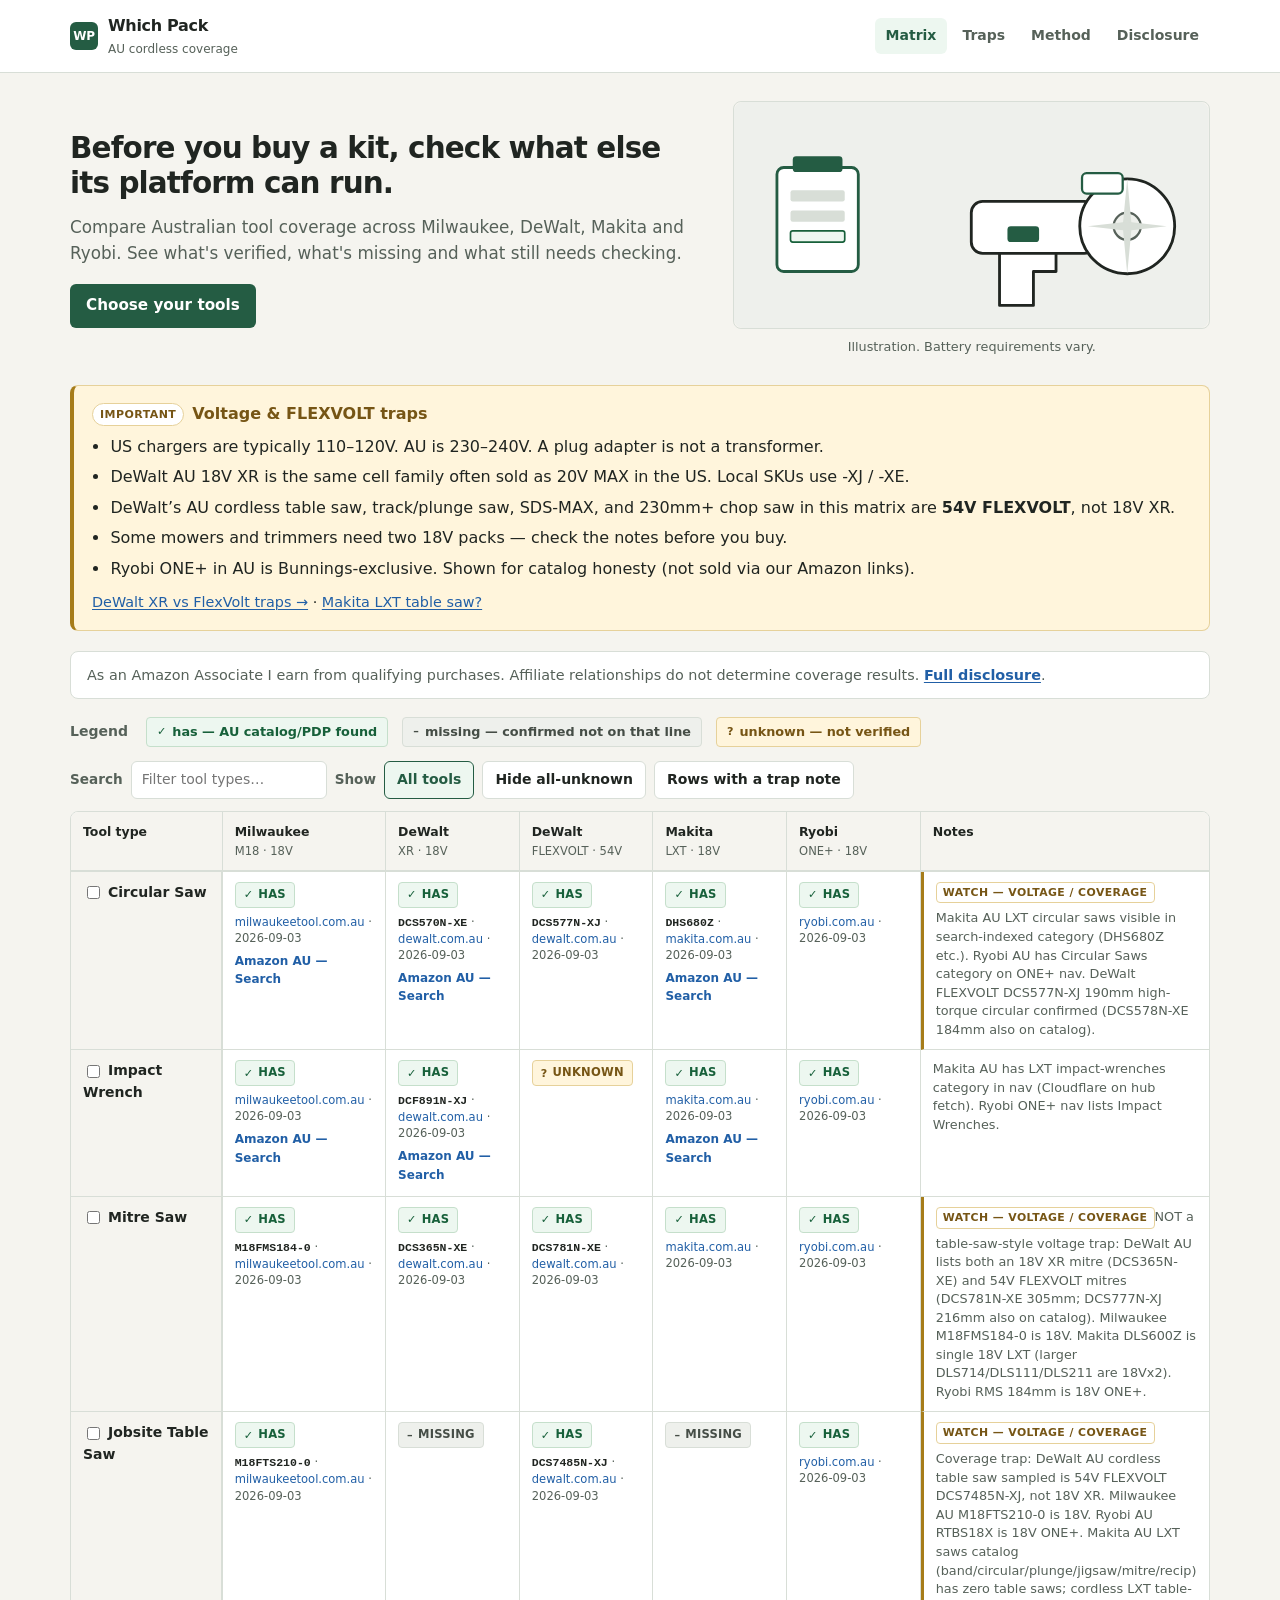
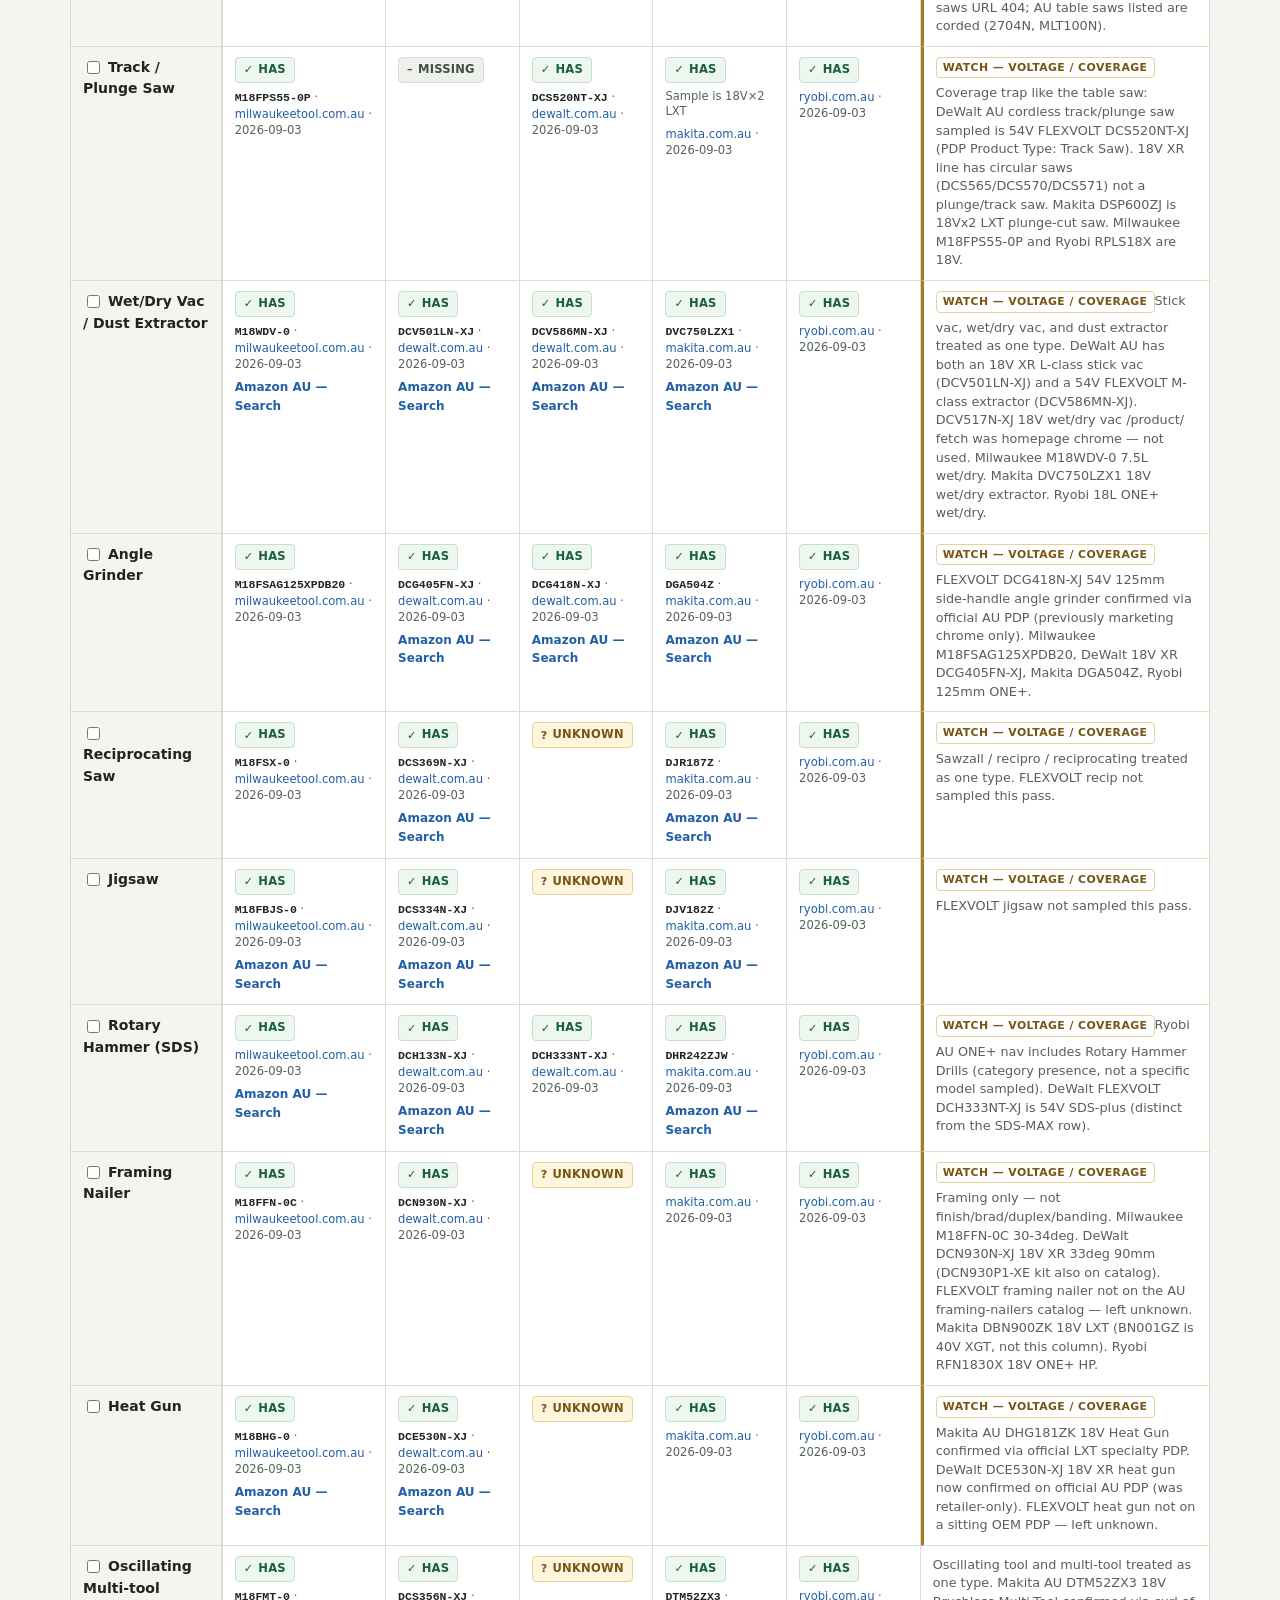
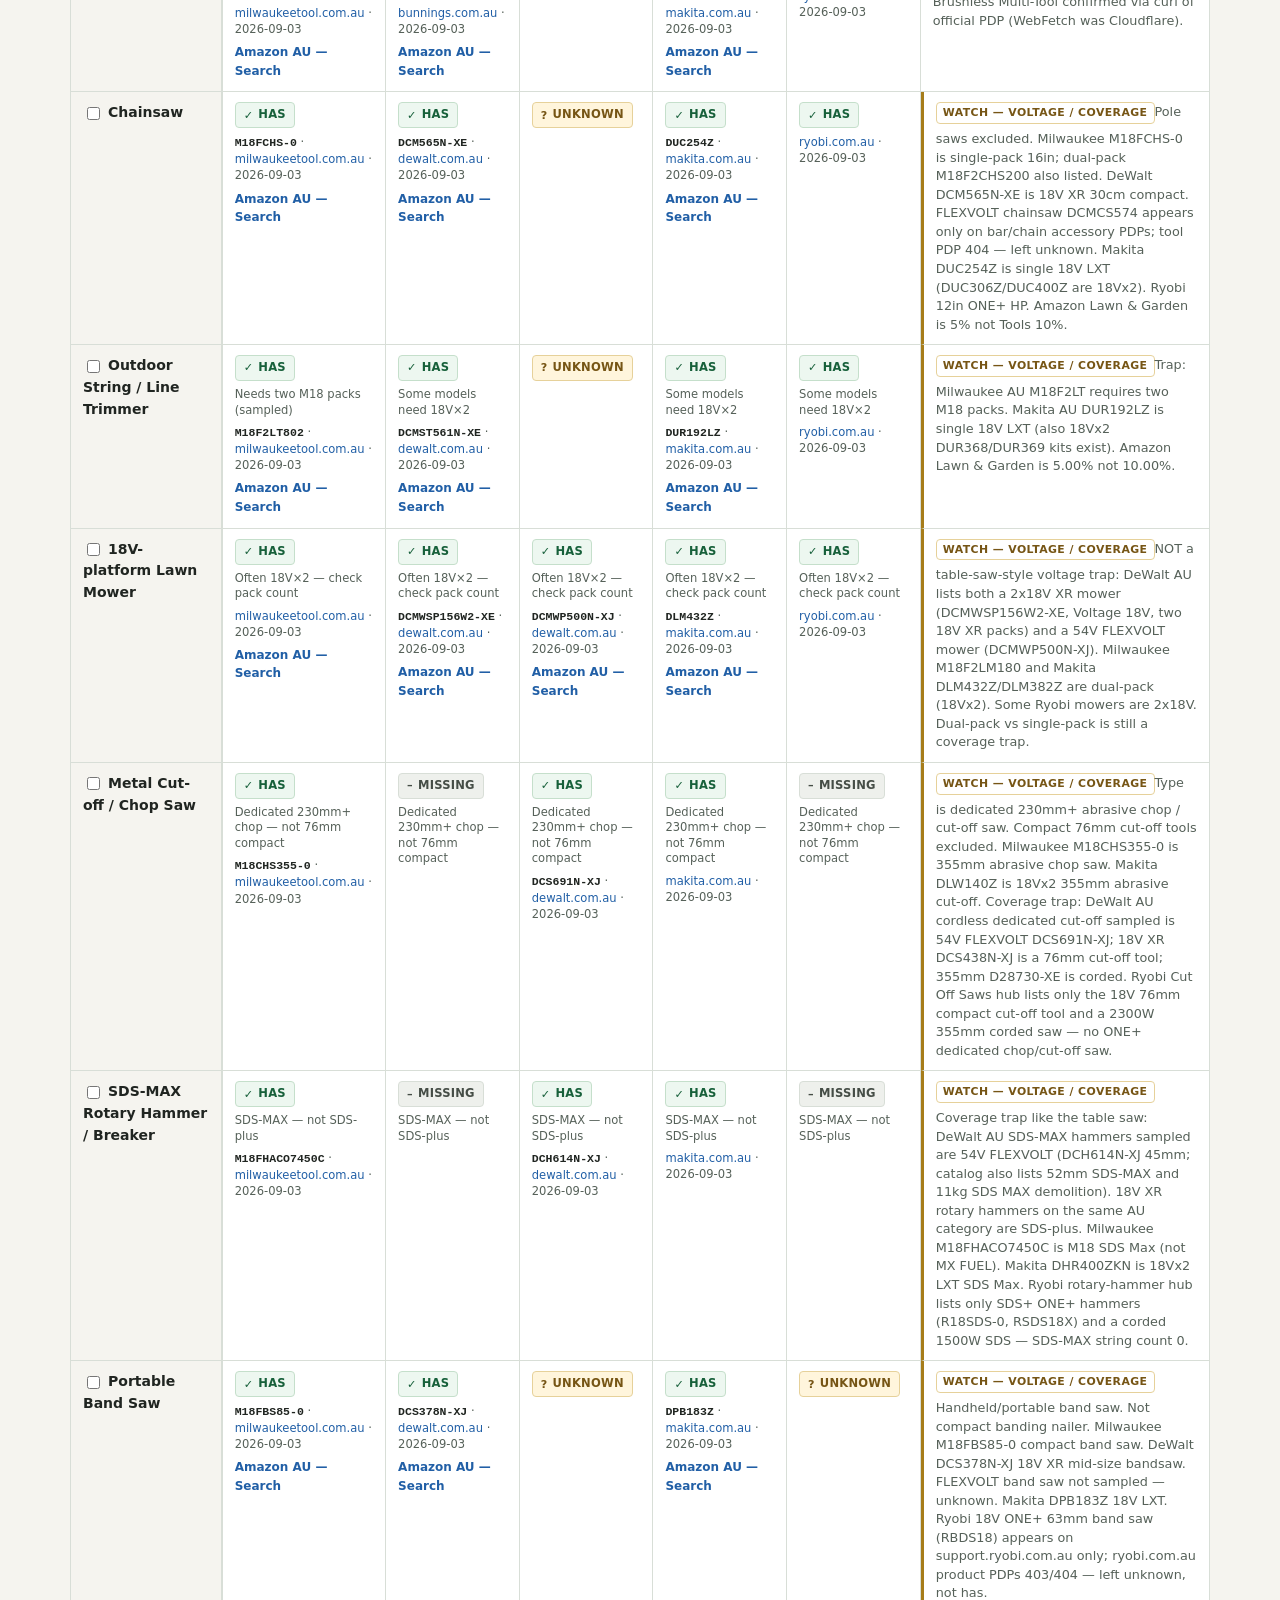
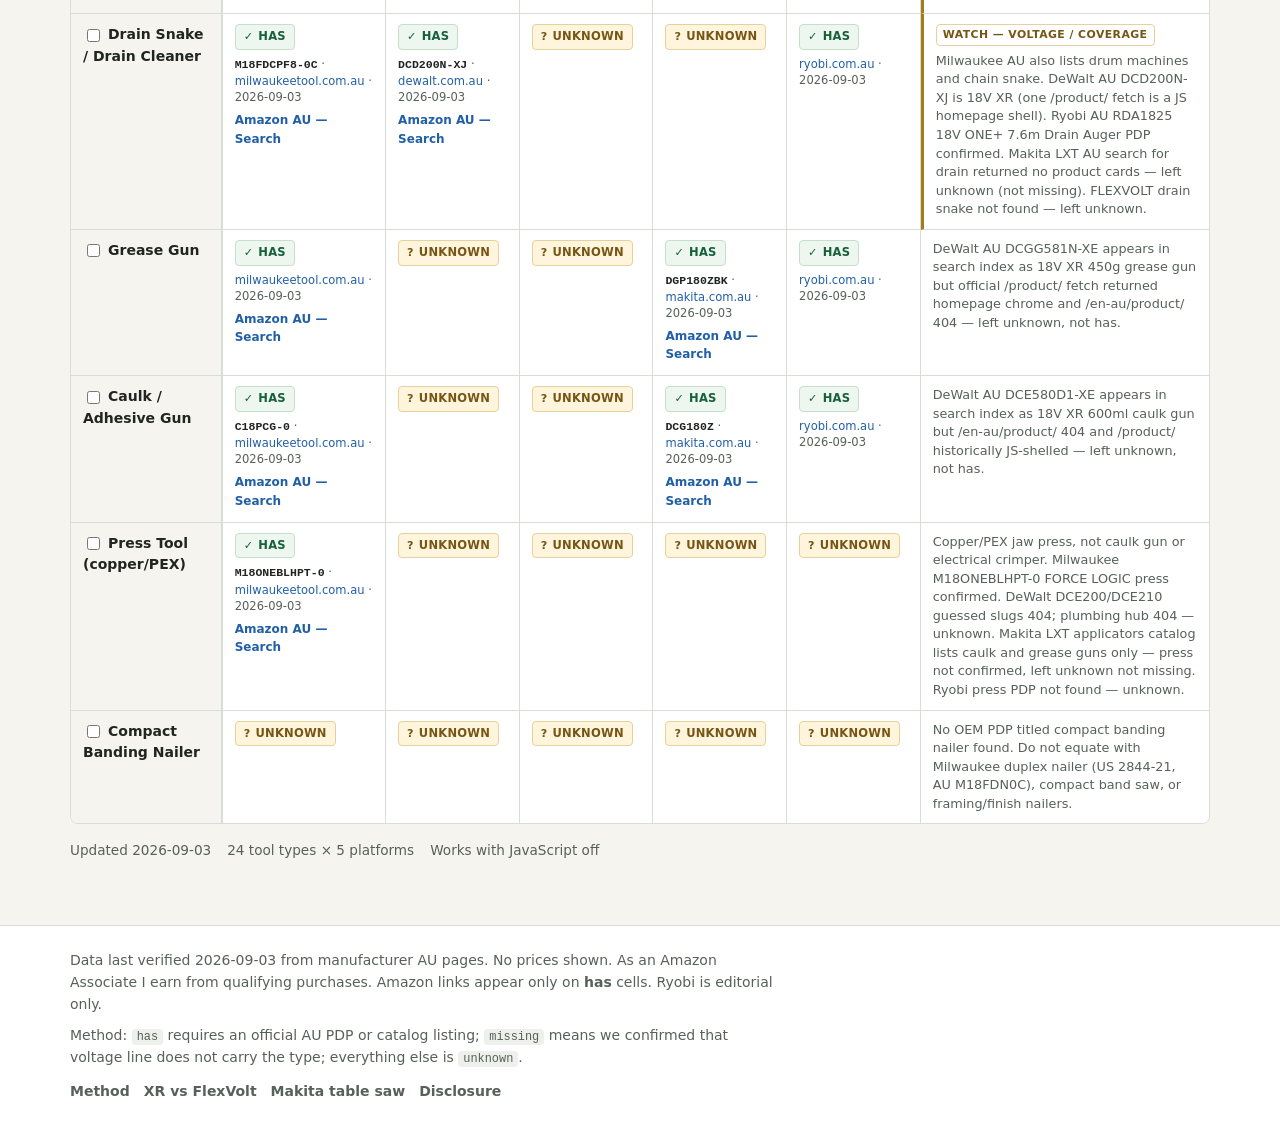
==== index.html @ 8701f960 "Fix three Amazon AU Search CTAs from destination audit. Retarget DeWalt XR impact wrench and angle g" ====
<!DOCTYPE html>
<html lang="en-AU">
<head>
<meta charset="utf-8">
<meta name="google-site-verification" content="frPZ5rPE7O19CZ2M46qLfvkckx6mxdPsTMzGyS9AQAI" />
<meta name="viewport" content="width=device-width, initial-scale=1">
<link rel="icon" href="favicon.svg" type="image/svg+xml">
<link rel="stylesheet" href="styles.css">
<title>Before you buy a kit — AU cordless platform coverage | Which Pack</title>
<meta name="description" content="Compare Australian tool coverage across Milwaukee, DeWalt, Makita and Ryobi. See what&#x27;s verified, what&#x27;s missing and what still needs checking.">
<link rel="canonical" href="https://moonoce95.github.io/which-pack/">
<meta property="og:type" content="website">
<meta property="og:site_name" content="Which Pack">
<meta property="og:title" content="Before you buy a kit — AU cordless platform coverage | Which Pack">
<meta property="og:description" content="Compare Australian tool coverage across Milwaukee, DeWalt, Makita and Ryobi. See what&#x27;s verified, what&#x27;s missing and what still needs checking.">
<meta property="og:url" content="https://moonoce95.github.io/which-pack/">
<meta property="og:image" content="https://moonoce95.github.io/which-pack/og.png">
<meta property="og:locale" content="en_AU">
<meta name="twitter:card" content="summary_large_image">
<meta name="twitter:title" content="Before you buy a kit — AU cordless platform coverage | Which Pack">
<meta name="twitter:description" content="Compare Australian tool coverage across Milwaukee, DeWalt, Makita and Ryobi. See what&#x27;s verified, what&#x27;s missing and what still needs checking.">
<meta name="twitter:image" content="https://moonoce95.github.io/which-pack/og.png">
<script type="application/ld+json">{"@context":"https://schema.org","@graph":[{"@type":"WebSite","name":"Which Pack","url":"https://moonoce95.github.io/which-pack/","description":"Australian cordless platform coverage matrix for Milwaukee, DeWalt, Makita and Ryobi.","inLanguage":"en-AU"},{"@type":"WebPage","name":"Before you buy a kit, check what else its platform can run.","url":"https://moonoce95.github.io/which-pack/","isPartOf":{"@type":"WebSite","url":"https://moonoce95.github.io/which-pack/"},"inLanguage":"en-AU"}]}</script>
</head>
<body>
<header class="site-header">
  <div class="header-inner">
    <a class="brand" href="index.html">
      <span class="brand-mark" aria-hidden="true">WP</span>
      <span>Which Pack<span class="brand-sub">AU cordless coverage</span></span>
    </a>
    <nav class="primary" aria-label="Primary">
      <a href="index.html" aria-current="page">Matrix</a>
      <a href="traps.html">Traps</a>
      <a href="method.html">Method</a>
      <a href="disclosure.html">Disclosure</a>
    </nav>
  </div>
</header>
<main class="wrap">
  <section class="hero" aria-labelledby="hero-title">
    <div class="hero-copy">
      <h1 id="hero-title">Before you buy a kit, check what else its platform can run.</h1>
      <p class="lede">Compare Australian tool coverage across Milwaukee, DeWalt, Makita and Ryobi. See what's verified, what's missing and what still needs checking.</p>
      <p class="hero-actions"><a class="btn-primary" href="#controls">Choose your tools</a></p>
    </div>
    <figure class="hero-figure">
      <svg class="hero-art" viewBox="0 0 420 200" xmlns="http://www.w3.org/2000/svg" role="img" aria-label="Illustration of a generic cordless drill, battery pack and tools">
  <rect x="0" y="0" width="420" height="200" rx="8" fill="#EEF0EC"/>
  <!-- battery pack -->
  <rect x="38" y="58" width="72" height="92" rx="6" fill="#FFF" stroke="#245C43" stroke-width="2.5"/>
  <rect x="52" y="48" width="44" height="14" rx="3" fill="#245C43"/>
  <rect x="50" y="78" width="48" height="10" rx="2" fill="#D8DED7"/>
  <rect x="50" y="96" width="48" height="10" rx="2" fill="#D8DED7"/>
  <rect x="50" y="114" width="48" height="10" rx="2" fill="#EDF7F0" stroke="#17603A" stroke-width="1.5"/>
  <!-- drill body -->
  <g transform="translate(140,40)">
    <rect x="70" y="48" width="110" height="46" rx="10" fill="#FFF" stroke="#202521" stroke-width="2.5"/>
    <rect x="168" y="58" width="48" height="26" rx="6" fill="#566159"/>
    <circle cx="205" cy="71" r="18" fill="none" stroke="#202521" stroke-width="3"/>
    <circle cx="205" cy="71" r="8" fill="#D8DED7"/>
    <path d="M95 94 L95 140 L125 140 L125 110 L145 110 L145 94 Z" fill="#FFF" stroke="#202521" stroke-width="2.5" stroke-linejoin="round"/>
    <rect x="102" y="70" width="28" height="14" rx="3" fill="#245C43"/>
  </g>
  <!-- circular saw silhouette -->
  <g transform="translate(300,55)">
    <circle cx="48" cy="55" r="42" fill="#FFF" stroke="#202521" stroke-width="2.5"/>
    <circle cx="48" cy="55" r="12" fill="#EEF0EC" stroke="#566159" stroke-width="2"/>
    <path d="M48 13 L52 55 L48 97 L44 55 Z" fill="#D8DED7"/>
    <path d="M13 55 L48 59 L83 55 L48 51 Z" fill="#D8DED7"/>
    <rect x="8" y="8" width="36" height="18" rx="4" fill="#FFF" stroke="#245C43" stroke-width="2"/>
  </g>
</svg>
      <figcaption>Illustration. Battery requirements vary.</figcaption>
    </figure>
  </section>

  <aside class="callout" aria-labelledby="traps-heading">
    <h2 id="traps-heading"><span class="badge">Important</span> Voltage &amp; FLEXVOLT traps</h2>
    <ul>
      <li>US chargers are typically 110–120V. AU is 230–240V. A plug adapter is not a transformer.</li>
      <li>DeWalt AU 18V XR is the same cell family often sold as 20V MAX in the US. Local SKUs use -XJ / -XE.</li>
      <li>DeWalt’s AU cordless table saw, track/plunge saw, SDS-MAX, and 230mm+ chop saw in this matrix are <strong>54V FLEXVOLT</strong>, not 18V XR.</li>
      <li>Some mowers and trimmers need two 18V packs — check the notes before you buy.</li>
      <li>Ryobi ONE+ in AU is Bunnings-exclusive. Shown for catalog honesty (not sold via our Amazon links).</li>
    </ul>
    <p class="callout-more"><a href="traps.html">DeWalt XR vs FlexVolt traps →</a> · <a href="makita-table-saw.html">Makita LXT table saw?</a></p>
  </aside>

  <p class="disclosure-banner" id="disclosure">As an Amazon Associate I earn from qualifying purchases. Affiliate relationships do not determine coverage results. <a href="disclosure.html">Full disclosure</a>.</p>

  <div class="legend" aria-label="Status legend">
    <span class="legend-title">Legend</span>
    <span class="pill has"><span class="status-ico" aria-hidden="true">✓</span> has — AU catalog/PDP found</span>
    <span class="pill missing"><span class="status-ico" aria-hidden="true">–</span> missing — confirmed not on that line</span>
    <span class="pill unknown"><span class="status-ico" aria-hidden="true">?</span> unknown — not verified</span>
  </div>

  <div class="toolbar filters" id="controls" role="group" aria-label="Filter and search tools">
    <label class="search-label" for="tool-search">Search</label>
    <input type="search" id="tool-search" name="q" placeholder="Filter tool types…" autocomplete="off">
    <span class="label">Show</span>
    <button type="button" data-f="all" class="on" aria-pressed="true">All tools</button>
    <button type="button" data-f="known" aria-pressed="false">Hide all-unknown</button>
    <button type="button" data-f="traps" aria-pressed="false">Rows with a trap note</button>
    <button type="button" data-f="selected" aria-pressed="false" id="btn-selected" hidden>Selected only</button>
  </div>
  <p class="scroll-hint">Swipe sideways on the matrix on smaller screens. Tool column stays put.</p>

  <div class="table-wrap" id="table" role="region" aria-label="Platform coverage matrix" tabindex="0">
    <table class="matrix" id="matrix">
      <thead><tr><th scope="col">Tool type</th><th scope="col"><span class="plat-brand">Milwaukee</span><span class="plat-line">M18 · 18V</span></th><th scope="col"><span class="plat-brand">DeWalt</span><span class="plat-line">XR · 18V</span></th><th scope="col"><span class="plat-brand">DeWalt</span><span class="plat-line">FLEXVOLT · 54V</span></th><th scope="col"><span class="plat-brand">Makita</span><span class="plat-line">LXT · 18V</span></th><th scope="col"><span class="plat-brand">Ryobi</span><span class="plat-line">ONE+ · 18V</span></th><th scope="col">Notes</th></tr></thead>
      <tbody>
<tr class="is-trap" data-tool-id="circular_saw" data-known="1" data-trap="1"><th scope="row">Circular Saw</th><td><span class="status has"><span class="status-ico" aria-hidden="true">✓</span> has</span><div class="details"><a class="src" href="https://www.milwaukeetool.com.au/system/m18/" rel="noopener noreferrer">milwaukeetool.com.au</a> · <span class="date">2026-09-03</span></div><a class="amz" rel="sponsored nofollow noopener" href="https://www.amazon.com.au/s?k=Milwaukee+M18+%28AU%29+circular+saw&amp;tag=whichpackau-22">Amazon AU — Search</a></td><td><span class="status has"><span class="status-ico" aria-hidden="true">✓</span> has</span><div class="details"><span class="model">DCS570N-XE</span> · <a class="src" href="https://www.dewalt.com.au/product/dcs570n-xe/18v-xr-brushless-184mm-circular-saw-tool-only" rel="noopener noreferrer">dewalt.com.au</a> · <span class="date">2026-09-03</span></div><a class="amz" rel="sponsored nofollow noopener" href="https://www.amazon.com.au/s?k=DCS570N-XE&amp;tag=whichpackau-22">Amazon AU — Search</a></td><td><span class="status has"><span class="status-ico" aria-hidden="true">✓</span> has</span><div class="details"><span class="model">DCS577N-XJ</span> · <a class="src" href="https://www.dewalt.com.au/en-au/product/dcs577n-xj/54v-xr-flexvolt-190-mm-high-torque-circular-saw-tool-only" rel="noopener noreferrer">dewalt.com.au</a> · <span class="date">2026-09-03</span></div></td><td><span class="status has"><span class="status-ico" aria-hidden="true">✓</span> has</span><div class="details"><span class="model">DHS680Z</span> · <a class="src" href="https://makita.com.au/cordless/lxt-18v-36v/saws" rel="noopener noreferrer">makita.com.au</a> · <span class="date">2026-09-03</span></div><a class="amz" rel="sponsored nofollow noopener" href="https://www.amazon.com.au/s?k=DHS680Z&amp;tag=whichpackau-22">Amazon AU — Search</a></td><td><span class="status has"><span class="status-ico" aria-hidden="true">✓</span> has</span><div class="details"><a class="src" href="https://www.ryobi.com.au/one" rel="noopener noreferrer">ryobi.com.au</a> · <span class="date">2026-09-03</span></div></td><td class="note"><span class="trap-tag">Watch — voltage / coverage</span>Makita AU LXT circular saws visible in search-indexed category (DHS680Z etc.). Ryobi AU has Circular Saws category on ONE+ nav. DeWalt FLEXVOLT DCS577N-XJ 190mm high-torque circular confirmed (DCS578N-XE 184mm also on catalog).</td></tr>
<tr data-tool-id="impact_wrench" data-known="1" data-trap="0"><th scope="row">Impact Wrench</th><td><span class="status has"><span class="status-ico" aria-hidden="true">✓</span> has</span><div class="details"><a class="src" href="https://www.milwaukeetool.com.au/system/m18/" rel="noopener noreferrer">milwaukeetool.com.au</a> · <span class="date">2026-09-03</span></div><a class="amz" rel="sponsored nofollow noopener" href="https://www.amazon.com.au/s?k=Milwaukee+M18+%28AU%29+impact+wrench&amp;tag=whichpackau-22">Amazon AU — Search</a></td><td><span class="status has"><span class="status-ico" aria-hidden="true">✓</span> has</span><div class="details"><span class="model">DCF891N-XJ</span> · <a class="src" href="https://www.dewalt.com.au/en-au/product/dcf891n-xj/18v-xr-brushless-12-hog-ring-mid-torque-impact-wrench-bare-unit" rel="noopener noreferrer">dewalt.com.au</a> · <span class="date">2026-09-03</span></div><a class="amz" rel="sponsored nofollow noopener" href="https://www.amazon.com.au/s?k=DeWalt+18V+XR+impact+wrench&amp;tag=whichpackau-22">Amazon AU — Search</a></td><td><span class="status unknown"><span class="status-ico" aria-hidden="true">?</span> unknown</span></td><td><span class="status has"><span class="status-ico" aria-hidden="true">✓</span> has</span><div class="details"><a class="src" href="https://makita.com.au/cordless/lxt-18v-36v/drills-fastening" rel="noopener noreferrer">makita.com.au</a> · <span class="date">2026-09-03</span></div><a class="amz" rel="sponsored nofollow noopener" href="https://www.amazon.com.au/s?k=Makita+LXT+18V+%28AU%29+impact+wrench&amp;tag=whichpackau-22">Amazon AU — Search</a></td><td><span class="status has"><span class="status-ico" aria-hidden="true">✓</span> has</span><div class="details"><a class="src" href="https://www.ryobi.com.au/one" rel="noopener noreferrer">ryobi.com.au</a> · <span class="date">2026-09-03</span></div></td><td class="note">Makita AU has LXT impact-wrenches category in nav (Cloudflare on hub fetch). Ryobi ONE+ nav lists Impact Wrenches.</td></tr>
<tr class="is-trap" data-tool-id="mitre_saw" data-known="1" data-trap="1"><th scope="row">Mitre Saw</th><td><span class="status has"><span class="status-ico" aria-hidden="true">✓</span> has</span><div class="details"><span class="model">M18FMS184-0</span> · <a class="src" href="https://www.milwaukeetool.com.au/power-tools/saws/mitre-saws/M18FMS184-0.html" rel="noopener noreferrer">milwaukeetool.com.au</a> · <span class="date">2026-09-03</span></div></td><td><span class="status has"><span class="status-ico" aria-hidden="true">✓</span> has</span><div class="details"><span class="model">DCS365N-XE</span> · <a class="src" href="https://www.dewalt.com.au/en-au/product/dcs365n-xe/18v-xr-cordless-mitre-saw-tool-only" rel="noopener noreferrer">dewalt.com.au</a> · <span class="date">2026-09-03</span></div></td><td><span class="status has"><span class="status-ico" aria-hidden="true">✓</span> has</span><div class="details"><span class="model">DCS781N-XE</span> · <a class="src" href="https://www.dewalt.com.au/en-au/product/dcs781n-xe/54v-xr-flexvolt-305mm-mitre-saw-tool-only" rel="noopener noreferrer">dewalt.com.au</a> · <span class="date">2026-09-03</span></div></td><td><span class="status has"><span class="status-ico" aria-hidden="true">✓</span> has</span><div class="details"><a class="src" href="https://makita.com.au/cordless/lxt-18v-36v/saws/mitre-saws/dls600z-18v-brushless-165mm-6-1-2-compact-mitre-saw" rel="noopener noreferrer">makita.com.au</a> · <span class="date">2026-09-03</span></div></td><td><span class="status has"><span class="status-ico" aria-hidden="true">✓</span> has</span><div class="details"><a class="src" href="https://www.ryobi.com.au/products/mitre-saws/18v-one-184mm-mitre-saw-tool-only" rel="noopener noreferrer">ryobi.com.au</a> · <span class="date">2026-09-03</span></div></td><td class="note"><span class="trap-tag">Watch — voltage / coverage</span>NOT a table-saw-style voltage trap: DeWalt AU lists both an 18V XR mitre (DCS365N-XE) and 54V FLEXVOLT mitres (DCS781N-XE 305mm; DCS777N-XJ 216mm also on catalog). Milwaukee M18FMS184-0 is 18V. Makita DLS600Z is single 18V LXT (larger DLS714/DLS111/DLS211 are 18Vx2). Ryobi RMS 184mm is 18V ONE+.</td></tr>
<tr class="is-trap" data-tool-id="jobsite_table_saw" data-known="1" data-trap="1"><th scope="row">Jobsite Table Saw</th><td><span class="status has"><span class="status-ico" aria-hidden="true">✓</span> has</span><div class="details"><span class="model">M18FTS210-0</span> · <a class="src" href="https://www.milwaukeetool.com.au/power-tools/saws/table-saws/M18FTS210-0.html" rel="noopener noreferrer">milwaukeetool.com.au</a> · <span class="date">2026-09-03</span></div></td><td><span class="status missing"><span class="status-ico" aria-hidden="true">–</span> missing</span></td><td><span class="status has"><span class="status-ico" aria-hidden="true">✓</span> has</span><div class="details"><span class="model">DCS7485N-XJ</span> · <a class="src" href="https://www.dewalt.com.au/product/dcs7485n-xj/54v-xr-flexvolt-210mm-table-saw-bare-unit" rel="noopener noreferrer">dewalt.com.au</a> · <span class="date">2026-09-03</span></div></td><td><span class="status missing"><span class="status-ico" aria-hidden="true">–</span> missing</span></td><td><span class="status has"><span class="status-ico" aria-hidden="true">✓</span> has</span><div class="details"><a class="src" href="https://www.ryobi.com.au/products/table-saws/18v-one-hptm-brushless-210mm-table-saw-tool-only" rel="noopener noreferrer">ryobi.com.au</a> · <span class="date">2026-09-03</span></div></td><td class="note"><span class="trap-tag">Watch — voltage / coverage</span>Coverage trap: DeWalt AU cordless table saw sampled is 54V FLEXVOLT DCS7485N-XJ, not 18V XR. Milwaukee AU M18FTS210-0 is 18V. Ryobi AU RTBS18X is 18V ONE+. Makita AU LXT saws catalog (band/circular/plunge/jigsaw/mitre/recip) has zero table saws; cordless LXT table-saws URL 404; AU table saws listed are corded (2704N, MLT100N).</td></tr>
<tr class="is-trap" data-tool-id="track_saw___plunge_saw" data-known="1" data-trap="1"><th scope="row">Track / Plunge Saw</th><td><span class="status has"><span class="status-ico" aria-hidden="true">✓</span> has</span><div class="details"><span class="model">M18FPS55-0P</span> · <a class="src" href="https://www.milwaukeetool.com.au/power-tools/saws/track-saws/M18FPS55-0P.html" rel="noopener noreferrer">milwaukeetool.com.au</a> · <span class="date">2026-09-03</span></div></td><td><span class="status missing"><span class="status-ico" aria-hidden="true">–</span> missing</span></td><td><span class="status has"><span class="status-ico" aria-hidden="true">✓</span> has</span><div class="details"><span class="model">DCS520NT-XJ</span> · <a class="src" href="https://www.dewalt.com.au/en-au/product/dcs520nt-xj/54v-xr-flexvolt-165-mm-plunge-saw-tool-only" rel="noopener noreferrer">dewalt.com.au</a> · <span class="date">2026-09-03</span></div></td><td><span class="status has"><span class="status-ico" aria-hidden="true">✓</span> has</span><div class="req">Sample is 18V×2 LXT</div><div class="details"><a class="src" href="https://makita.com.au/cordless/lxt-18v-36v/saws/circular-saws/dsp600zj-18vx2-mobile-brushless-165mm-6-1-2-plunge-cut-saw" rel="noopener noreferrer">makita.com.au</a> · <span class="date">2026-09-03</span></div></td><td><span class="status has"><span class="status-ico" aria-hidden="true">✓</span> has</span><div class="details"><a class="src" href="https://www.ryobi.com.au/products/circular-saws/18v-one-hptm-brushless-165mm-track-saw-tool-only" rel="noopener noreferrer">ryobi.com.au</a> · <span class="date">2026-09-03</span></div></td><td class="note"><span class="trap-tag">Watch — voltage / coverage</span>Coverage trap like the table saw: DeWalt AU cordless track/plunge saw sampled is 54V FLEXVOLT DCS520NT-XJ (PDP Product Type: Track Saw). 18V XR line has circular saws (DCS565/DCS570/DCS571) not a plunge/track saw. Makita DSP600ZJ is 18Vx2 LXT plunge-cut saw. Milwaukee M18FPS55-0P and Ryobi RPLS18X are 18V.</td></tr>
<tr class="is-trap" data-tool-id="wet_dry_vac___dust_extractor" data-known="1" data-trap="1"><th scope="row">Wet/Dry Vac / Dust Extractor</th><td><span class="status has"><span class="status-ico" aria-hidden="true">✓</span> has</span><div class="details"><span class="model">M18WDV-0</span> · <a class="src" href="https://www.milwaukeetool.com.au/power-tools/job-site-clean-up/vacuums/M18WDV-0.html" rel="noopener noreferrer">milwaukeetool.com.au</a> · <span class="date">2026-09-03</span></div><a class="amz" rel="sponsored nofollow noopener" href="https://www.amazon.com.au/s?k=M18WDV-0&amp;tag=whichpackau-22">Amazon AU — Search</a></td><td><span class="status has"><span class="status-ico" aria-hidden="true">✓</span> has</span><div class="details"><span class="model">DCV501LN-XJ</span> · <a class="src" href="https://www.dewalt.com.au/en-au/product/dcv501ln-xj/18v-xr-l-class-stick-vac-tool-only" rel="noopener noreferrer">dewalt.com.au</a> · <span class="date">2026-09-03</span></div><a class="amz" rel="sponsored nofollow noopener" href="https://www.amazon.com.au/s?k=DCV501LN-XJ&amp;tag=whichpackau-22">Amazon AU — Search</a></td><td><span class="status has"><span class="status-ico" aria-hidden="true">✓</span> has</span><div class="details"><span class="model">DCV586MN-XJ</span> · <a class="src" href="https://www.dewalt.com.au/en-au/product/dcv586mn-xj/54v-xr-flexvolt-m-class-wetdry-dust-extractor-tool-only" rel="noopener noreferrer">dewalt.com.au</a> · <span class="date">2026-09-03</span></div><a class="amz" rel="sponsored nofollow noopener" href="https://www.amazon.com.au/s?k=DCV586MN-XJ&amp;tag=whichpackau-22">Amazon AU — Search</a></td><td><span class="status has"><span class="status-ico" aria-hidden="true">✓</span> has</span><div class="details"><span class="model">DVC750LZX1</span> · <a class="src" href="https://makita.com.au/cordless/lxt-18v-36v/dust-extraction/dvc750lzx1" rel="noopener noreferrer">makita.com.au</a> · <span class="date">2026-09-03</span></div><a class="amz" rel="sponsored nofollow noopener" href="https://www.amazon.com.au/s?k=DVC750LZX1&amp;tag=whichpackau-22">Amazon AU — Search</a></td><td><span class="status has"><span class="status-ico" aria-hidden="true">✓</span> has</span><div class="details"><a class="src" href="https://www.ryobi.com.au/products/wet-dry-vacs/18v-one-18l-wet-dry-vacuum-tool-only" rel="noopener noreferrer">ryobi.com.au</a> · <span class="date">2026-09-03</span></div></td><td class="note"><span class="trap-tag">Watch — voltage / coverage</span>Stick vac, wet/dry vac, and dust extractor treated as one type. DeWalt AU has both an 18V XR L-class stick vac (DCV501LN-XJ) and a 54V FLEXVOLT M-class extractor (DCV586MN-XJ). DCV517N-XJ 18V wet/dry vac /product/ fetch was homepage chrome — not used. Milwaukee M18WDV-0 7.5L wet/dry. Makita DVC750LZX1 18V wet/dry extractor. Ryobi 18L ONE+ wet/dry.</td></tr>
<tr class="is-trap" data-tool-id="angle_grinder" data-known="1" data-trap="1"><th scope="row">Angle Grinder</th><td><span class="status has"><span class="status-ico" aria-hidden="true">✓</span> has</span><div class="details"><span class="model">M18FSAG125XPDB20</span> · <a class="src" href="https://www.milwaukeetool.com.au/power-tools/metalworking/angle-grinders/M18FSAG125XPDB20.html" rel="noopener noreferrer">milwaukeetool.com.au</a> · <span class="date">2026-09-03</span></div></td><td><span class="status has"><span class="status-ico" aria-hidden="true">✓</span> has</span><div class="details"><span class="model">DCG405FN-XJ</span> · <a class="src" href="https://www.dewalt.com.au/en-au/product/dcg405fn-xj/18v-xr-brushless-125mm-flat-head-angle-grinder-tool-only" rel="noopener noreferrer">dewalt.com.au</a> · <span class="date">2026-09-03</span></div><a class="amz" rel="sponsored nofollow noopener" href="https://www.amazon.com.au/s?k=DeWalt+18V+XR+angle+grinder&amp;tag=whichpackau-22">Amazon AU — Search</a></td><td><span class="status has"><span class="status-ico" aria-hidden="true">✓</span> has</span><div class="details"><span class="model">DCG418N-XJ</span> · <a class="src" href="https://www.dewalt.com.au/en-au/product/dcg418n-xj/54v-xr-flexvolt-125mm-side-handle-angle-grinder-tool-only" rel="noopener noreferrer">dewalt.com.au</a> · <span class="date">2026-09-03</span></div><a class="amz" rel="sponsored nofollow noopener" href="https://www.amazon.com.au/s?k=DCG418N-XJ&amp;tag=whichpackau-22">Amazon AU — Search</a></td><td><span class="status has"><span class="status-ico" aria-hidden="true">✓</span> has</span><div class="details"><span class="model">DGA504Z</span> · <a class="src" href="https://makita.com.au/cordless/lxt-18v-36v/grinding-sanding-polishing/angle-grinders/dga504z-18v-mobile-brushless-125mm-slide-switch-angle-grinder" rel="noopener noreferrer">makita.com.au</a> · <span class="date">2026-09-03</span></div><a class="amz" rel="sponsored nofollow noopener" href="https://www.amazon.com.au/s?k=DGA504Z&amp;tag=whichpackau-22">Amazon AU — Search</a></td><td><span class="status has"><span class="status-ico" aria-hidden="true">✓</span> has</span><div class="details"><a class="src" href="https://www.ryobi.com.au/products/angle-grinders/18v-one-125mm-angle-grinder-tool-only" rel="noopener noreferrer">ryobi.com.au</a> · <span class="date">2026-09-03</span></div></td><td class="note"><span class="trap-tag">Watch — voltage / coverage</span>FLEXVOLT DCG418N-XJ 54V 125mm side-handle angle grinder confirmed via official AU PDP (previously marketing chrome only). Milwaukee M18FSAG125XPDB20, DeWalt 18V XR DCG405FN-XJ, Makita DGA504Z, Ryobi 125mm ONE+.</td></tr>
<tr class="is-trap" data-tool-id="reciprocating_saw" data-known="1" data-trap="1"><th scope="row">Reciprocating Saw</th><td><span class="status has"><span class="status-ico" aria-hidden="true">✓</span> has</span><div class="details"><span class="model">M18FSX-0</span> · <a class="src" href="https://www.milwaukeetool.com.au/power-tools/saws/reciprocating-saws/M18FSX-0.html" rel="noopener noreferrer">milwaukeetool.com.au</a> · <span class="date">2026-09-03</span></div></td><td><span class="status has"><span class="status-ico" aria-hidden="true">✓</span> has</span><div class="details"><span class="model">DCS369N-XJ</span> · <a class="src" href="https://www.dewalt.com.au/en-au/product/dcs369n-xj/dewalt-18v-xr-brushless-compact-reciprocating-saw-tool-only" rel="noopener noreferrer">dewalt.com.au</a> · <span class="date">2026-09-03</span></div><a class="amz" rel="sponsored nofollow noopener" href="https://www.amazon.com.au/s?k=DCS369N-XJ&amp;tag=whichpackau-22">Amazon AU — Search</a></td><td><span class="status unknown"><span class="status-ico" aria-hidden="true">?</span> unknown</span></td><td><span class="status has"><span class="status-ico" aria-hidden="true">✓</span> has</span><div class="details"><span class="model">DJR187Z</span> · <a class="src" href="https://makita.com.au/cordless/lxt-18v-36v/saws/reciprocating-saws/djr187z-18v-mobile-brushless-recipro-saw" rel="noopener noreferrer">makita.com.au</a> · <span class="date">2026-09-03</span></div><a class="amz" rel="sponsored nofollow noopener" href="https://www.amazon.com.au/s?k=DJR187Z&amp;tag=whichpackau-22">Amazon AU — Search</a></td><td><span class="status has"><span class="status-ico" aria-hidden="true">✓</span> has</span><div class="details"><a class="src" href="https://www.ryobi.com.au/products/reciprocating-saws/18v-one-reciprocating-saw-tool-only" rel="noopener noreferrer">ryobi.com.au</a> · <span class="date">2026-09-03</span></div></td><td class="note"><span class="trap-tag">Watch — voltage / coverage</span>Sawzall / recipro / reciprocating treated as one type. FLEXVOLT recip not sampled this pass.</td></tr>
<tr class="is-trap" data-tool-id="jigsaw" data-known="1" data-trap="1"><th scope="row">Jigsaw</th><td><span class="status has"><span class="status-ico" aria-hidden="true">✓</span> has</span><div class="details"><span class="model">M18FBJS-0</span> · <a class="src" href="https://www.milwaukeetool.com.au/power-tools/saws/jigsaws/M18FBJS-0.html" rel="noopener noreferrer">milwaukeetool.com.au</a> · <span class="date">2026-09-03</span></div><a class="amz" rel="sponsored nofollow noopener" href="https://www.amazon.com.au/s?k=M18FBJS-0&amp;tag=whichpackau-22">Amazon AU — Search</a></td><td><span class="status has"><span class="status-ico" aria-hidden="true">✓</span> has</span><div class="details"><span class="model">DCS334N-XJ</span> · <a class="src" href="https://www.dewalt.com.au/en-au/product/dcs334n-xj/18v-xr-brushless-jigsaw-tool-only" rel="noopener noreferrer">dewalt.com.au</a> · <span class="date">2026-09-03</span></div><a class="amz" rel="sponsored nofollow noopener" href="https://www.amazon.com.au/s?k=DCS334N-XJ&amp;tag=whichpackau-22">Amazon AU — Search</a></td><td><span class="status unknown"><span class="status-ico" aria-hidden="true">?</span> unknown</span></td><td><span class="status has"><span class="status-ico" aria-hidden="true">✓</span> has</span><div class="details"><span class="model">DJV182Z</span> · <a class="src" href="https://makita.com.au/cordless/lxt-18v-36v/saws/jigsaws/djv182z-18v-mobile-brushless-d-handle-jigsaw" rel="noopener noreferrer">makita.com.au</a> · <span class="date">2026-09-03</span></div><a class="amz" rel="sponsored nofollow noopener" href="https://www.amazon.com.au/s?k=DJV182Z&amp;tag=whichpackau-22">Amazon AU — Search</a></td><td><span class="status has"><span class="status-ico" aria-hidden="true">✓</span> has</span><div class="details"><a class="src" href="https://www.ryobi.com.au/products/jigsaws/18v-one-jigsaw-tool-only-0" rel="noopener noreferrer">ryobi.com.au</a> · <span class="date">2026-09-03</span></div></td><td class="note"><span class="trap-tag">Watch — voltage / coverage</span>FLEXVOLT jigsaw not sampled this pass.</td></tr>
<tr class="is-trap" data-tool-id="rotary_hammer_(sds)" data-known="1" data-trap="1"><th scope="row">Rotary Hammer (SDS)</th><td><span class="status has"><span class="status-ico" aria-hidden="true">✓</span> has</span><div class="details"><a class="src" href="https://www.milwaukeetool.com.au/system/m18/" rel="noopener noreferrer">milwaukeetool.com.au</a> · <span class="date">2026-09-03</span></div><a class="amz" rel="sponsored nofollow noopener" href="https://www.amazon.com.au/s?k=Milwaukee+M18+%28AU%29+rotary+hammer+%28SDS%29&amp;tag=whichpackau-22">Amazon AU — Search</a></td><td><span class="status has"><span class="status-ico" aria-hidden="true">✓</span> has</span><div class="details"><span class="model">DCH133N-XJ</span> · <a class="src" href="https://www.dewalt.com.au/product/dch133n-xj/18v-xr-brushless-26mm-sds-plus-hammer-drill-bare-unit" rel="noopener noreferrer">dewalt.com.au</a> · <span class="date">2026-09-03</span></div><a class="amz" rel="sponsored nofollow noopener" href="https://www.amazon.com.au/s?k=DCH133N-XJ&amp;tag=whichpackau-22">Amazon AU — Search</a></td><td><span class="status has"><span class="status-ico" aria-hidden="true">✓</span> has</span><div class="details"><span class="model">DCH333NT-XJ</span> · <a class="src" href="https://www.dewalt.com.au/en-au/product/dch333nt-xj/54v-xr-flexvolt-brushless-30mm-sds-plus-hammer-drill-bare-tool-only" rel="noopener noreferrer">dewalt.com.au</a> · <span class="date">2026-09-03</span></div></td><td><span class="status has"><span class="status-ico" aria-hidden="true">✓</span> has</span><div class="details"><span class="model">DHR242ZJW</span> · <a class="src" href="https://makita.com.au/cordless/lxt-18v-36v/drills-fastening/rotary-hammers/dhr242zjw-18v-brushless-24mm-sds-plus-rotary-hammer" rel="noopener noreferrer">makita.com.au</a> · <span class="date">2026-09-03</span></div><a class="amz" rel="sponsored nofollow noopener" href="https://www.amazon.com.au/s?k=DHR242ZJW&amp;tag=whichpackau-22">Amazon AU — Search</a></td><td><span class="status has"><span class="status-ico" aria-hidden="true">✓</span> has</span><div class="details"><a class="src" href="https://www.ryobi.com.au/one" rel="noopener noreferrer">ryobi.com.au</a> · <span class="date">2026-09-03</span></div></td><td class="note"><span class="trap-tag">Watch — voltage / coverage</span>Ryobi AU ONE+ nav includes Rotary Hammer Drills (category presence, not a specific model sampled). DeWalt FLEXVOLT DCH333NT-XJ is 54V SDS-plus (distinct from the SDS-MAX row).</td></tr>
<tr class="is-trap" data-tool-id="framing_nailer" data-known="1" data-trap="1"><th scope="row">Framing Nailer</th><td><span class="status has"><span class="status-ico" aria-hidden="true">✓</span> has</span><div class="details"><span class="model">M18FFN-0C</span> · <a class="src" href="https://www.milwaukeetool.com.au/power-tools/nailers-and-staplers/framing-nailers/M18FFN-0C.html" rel="noopener noreferrer">milwaukeetool.com.au</a> · <span class="date">2026-09-03</span></div></td><td><span class="status has"><span class="status-ico" aria-hidden="true">✓</span> has</span><div class="details"><span class="model">DCN930N-XJ</span> · <a class="src" href="https://www.dewalt.com.au/en-au/product/dcn930n-xj/18v-xr-brushless-33deg-90-mm-framing-nailer-bare-tool-only" rel="noopener noreferrer">dewalt.com.au</a> · <span class="date">2026-09-03</span></div></td><td><span class="status unknown"><span class="status-ico" aria-hidden="true">?</span> unknown</span></td><td><span class="status has"><span class="status-ico" aria-hidden="true">✓</span> has</span><div class="details"><a class="src" href="https://makita.com.au/cordless/lxt-18v-36v/drills-fastening/nailers-staplers/dbn900zk-18v-brushless-90mm-framing-nailer" rel="noopener noreferrer">makita.com.au</a> · <span class="date">2026-09-03</span></div></td><td><span class="status has"><span class="status-ico" aria-hidden="true">✓</span> has</span><div class="details"><a class="src" href="https://www.ryobi.com.au/products/framing-nailers/18v-one-hptm-brushless-30-34deg-framing-nailer-tool-only" rel="noopener noreferrer">ryobi.com.au</a> · <span class="date">2026-09-03</span></div></td><td class="note"><span class="trap-tag">Watch — voltage / coverage</span>Framing only — not finish/brad/duplex/banding. Milwaukee M18FFN-0C 30-34deg. DeWalt DCN930N-XJ 18V XR 33deg 90mm (DCN930P1-XE kit also on catalog). FLEXVOLT framing nailer not on the AU framing-nailers catalog — left unknown. Makita DBN900ZK 18V LXT (BN001GZ is 40V XGT, not this column). Ryobi RFN1830X 18V ONE+ HP.</td></tr>
<tr class="is-trap" data-tool-id="heat_gun" data-known="1" data-trap="1"><th scope="row">Heat Gun</th><td><span class="status has"><span class="status-ico" aria-hidden="true">✓</span> has</span><div class="details"><span class="model">M18BHG-0</span> · <a class="src" href="https://www.milwaukeetool.com.au/power-tools/speciality-tools/heat-tools/M18BHG-0.html" rel="noopener noreferrer">milwaukeetool.com.au</a> · <span class="date">2026-09-03</span></div><a class="amz" rel="sponsored nofollow noopener" href="https://www.amazon.com.au/s?k=M18BHG-0&amp;tag=whichpackau-22">Amazon AU — Search</a></td><td><span class="status has"><span class="status-ico" aria-hidden="true">✓</span> has</span><div class="details"><span class="model">DCE530N-XJ</span> · <a class="src" href="https://www.dewalt.com.au/en-au/product/dce530n-xj/18v-xr-heat-gun-tool-only" rel="noopener noreferrer">dewalt.com.au</a> · <span class="date">2026-09-03</span></div><a class="amz" rel="sponsored nofollow noopener" href="https://www.amazon.com.au/s?k=DCE530N-XJ&amp;tag=whichpackau-22">Amazon AU — Search</a></td><td><span class="status unknown"><span class="status-ico" aria-hidden="true">?</span> unknown</span></td><td><span class="status has"><span class="status-ico" aria-hidden="true">✓</span> has</span><div class="details"><a class="src" href="https://makita.com.au/cordless/lxt-18v-36v/specialty/heat-guns/dhg181zk-18v-heat-gun" rel="noopener noreferrer">makita.com.au</a> · <span class="date">2026-09-03</span></div></td><td><span class="status has"><span class="status-ico" aria-hidden="true">✓</span> has</span><div class="details"><a class="src" href="https://www.ryobi.com.au/products/heat-guns/18v-one-heat-gun-tool-only" rel="noopener noreferrer">ryobi.com.au</a> · <span class="date">2026-09-03</span></div></td><td class="note"><span class="trap-tag">Watch — voltage / coverage</span>Makita AU DHG181ZK 18V Heat Gun confirmed via official LXT specialty PDP. DeWalt DCE530N-XJ 18V XR heat gun now confirmed on official AU PDP (was retailer-only). FLEXVOLT heat gun not on a sitting OEM PDP — left unknown.</td></tr>
<tr data-tool-id="oscillating_multi-tool" data-known="1" data-trap="0"><th scope="row">Oscillating Multi-tool</th><td><span class="status has"><span class="status-ico" aria-hidden="true">✓</span> has</span><div class="details"><span class="model">M18FMT-0</span> · <a class="src" href="https://www.milwaukeetool.com.au/power-tools/carpentry/multi-tools-and-rotary-tools/M18FMT-0.html" rel="noopener noreferrer">milwaukeetool.com.au</a> · <span class="date">2026-09-03</span></div><a class="amz" rel="sponsored nofollow noopener" href="https://www.amazon.com.au/s?k=M18FMT-0&amp;tag=whichpackau-22">Amazon AU — Search</a></td><td><span class="status has"><span class="status-ico" aria-hidden="true">✓</span> has</span><div class="details"><span class="model">DCS356N-XJ</span> · <a class="src" href="https://www.bunnings.com.au/dewalt-18v-xr-li-ion-3-speed-oscillating-multi-tool-dcs356n-xj-skin-only_p0138926" rel="noopener noreferrer">bunnings.com.au</a> · <span class="date">2026-09-03</span></div><a class="amz" rel="sponsored nofollow noopener" href="https://www.amazon.com.au/s?k=DCS356N-XJ&amp;tag=whichpackau-22">Amazon AU — Search</a></td><td><span class="status unknown"><span class="status-ico" aria-hidden="true">?</span> unknown</span></td><td><span class="status has"><span class="status-ico" aria-hidden="true">✓</span> has</span><div class="details"><span class="model">DTM52ZX3</span> · <a class="src" href="https://makita.com.au/cordless/lxt-18v-36v/multi-tools/dtm52zx3-18v-brushless-multi-tool" rel="noopener noreferrer">makita.com.au</a> · <span class="date">2026-09-03</span></div><a class="amz" rel="sponsored nofollow noopener" href="https://www.amazon.com.au/s?k=DTM52ZX3&amp;tag=whichpackau-22">Amazon AU — Search</a></td><td><span class="status has"><span class="status-ico" aria-hidden="true">✓</span> has</span><div class="details"><a class="src" href="https://www.ryobi.com.au/one" rel="noopener noreferrer">ryobi.com.au</a> · <span class="date">2026-09-03</span></div></td><td class="note">Oscillating tool and multi-tool treated as one type. Makita AU DTM52ZX3 18V Brushless Multi-Tool confirmed via curl of official PDP (WebFetch was Cloudflare).</td></tr>
<tr class="is-trap" data-tool-id="chainsaw" data-known="1" data-trap="1"><th scope="row">Chainsaw</th><td><span class="status has"><span class="status-ico" aria-hidden="true">✓</span> has</span><div class="details"><span class="model">M18FCHS-0</span> · <a class="src" href="https://www.milwaukeetool.com.au/outdoor-power/chainsaws/rear-handle-chainsaws/M18FCHS-0.html" rel="noopener noreferrer">milwaukeetool.com.au</a> · <span class="date">2026-09-03</span></div><a class="amz" rel="sponsored nofollow noopener" href="https://www.amazon.com.au/s?k=M18FCHS-0&amp;tag=whichpackau-22">Amazon AU — Search</a></td><td><span class="status has"><span class="status-ico" aria-hidden="true">✓</span> has</span><div class="details"><span class="model">DCM565N-XE</span> · <a class="src" href="https://www.dewalt.com.au/en-au/product/dcm565n-xe/18v-xr-brushless-30cm-compact-chainsaw-tool-only" rel="noopener noreferrer">dewalt.com.au</a> · <span class="date">2026-09-03</span></div><a class="amz" rel="sponsored nofollow noopener" href="https://www.amazon.com.au/s?k=DCM565N-XE&amp;tag=whichpackau-22">Amazon AU — Search</a></td><td><span class="status unknown"><span class="status-ico" aria-hidden="true">?</span> unknown</span></td><td><span class="status has"><span class="status-ico" aria-hidden="true">✓</span> has</span><div class="details"><span class="model">DUC254Z</span> · <a class="src" href="https://makita.com.au/outdoor-power-equipment/lxt-18v-36v/chainsaws/duc254z-18v-brushless-chainsaw-250mm-10" rel="noopener noreferrer">makita.com.au</a> · <span class="date">2026-09-03</span></div><a class="amz" rel="sponsored nofollow noopener" href="https://www.amazon.com.au/s?k=DUC254Z&amp;tag=whichpackau-22">Amazon AU — Search</a></td><td><span class="status has"><span class="status-ico" aria-hidden="true">✓</span> has</span><div class="details"><a class="src" href="https://www.ryobi.com.au/products/chainsaws/18v-one-hptm-brushless-12304mm-chainsaw-tool-only" rel="noopener noreferrer">ryobi.com.au</a> · <span class="date">2026-09-03</span></div></td><td class="note"><span class="trap-tag">Watch — voltage / coverage</span>Pole saws excluded. Milwaukee M18FCHS-0 is single-pack 16in; dual-pack M18F2CHS200 also listed. DeWalt DCM565N-XE is 18V XR 30cm compact. FLEXVOLT chainsaw DCMCS574 appears only on bar/chain accessory PDPs; tool PDP 404 — left unknown. Makita DUC254Z is single 18V LXT (DUC306Z/DUC400Z are 18Vx2). Ryobi 12in ONE+ HP. Amazon Lawn &amp; Garden is 5% not Tools 10%.</td></tr>
<tr class="is-trap" data-tool-id="outdoor_string___line_trimmer" data-known="1" data-trap="1"><th scope="row">Outdoor String / Line Trimmer</th><td><span class="status has"><span class="status-ico" aria-hidden="true">✓</span> has</span><div class="req">Needs two M18 packs (sampled)</div><div class="details"><span class="model">M18F2LT802</span> · <a class="src" href="https://www.milwaukeetool.com.au/outdoor-power/line-trimmers-and-brushcutters/line-trimmers/M18F2LT802.html" rel="noopener noreferrer">milwaukeetool.com.au</a> · <span class="date">2026-09-03</span></div><a class="amz" rel="sponsored nofollow noopener" href="https://www.amazon.com.au/s?k=M18F2LT802&amp;tag=whichpackau-22">Amazon AU — Search</a></td><td><span class="status has"><span class="status-ico" aria-hidden="true">✓</span> has</span><div class="req">Some models need 18V×2</div><div class="details"><span class="model">DCMST561N-XE</span> · <a class="src" href="https://www.dewalt.com.au/en-au/product/dcmst561n-xe/18v-xr-brushless-string-trimmer-folding-shaft-tool-only" rel="noopener noreferrer">dewalt.com.au</a> · <span class="date">2026-09-03</span></div><a class="amz" rel="sponsored nofollow noopener" href="https://www.amazon.com.au/s?k=DCMST561N-XE&amp;tag=whichpackau-22">Amazon AU — Search</a></td><td><span class="status unknown"><span class="status-ico" aria-hidden="true">?</span> unknown</span></td><td><span class="status has"><span class="status-ico" aria-hidden="true">✓</span> has</span><div class="req">Some models need 18V×2</div><div class="details"><span class="model">DUR192LZ</span> · <a class="src" href="https://makita.com.au/outdoor-power-equipment/lxt-18v-36v/brushcutters/dur192lz-18v-brushless-line-trimmer" rel="noopener noreferrer">makita.com.au</a> · <span class="date">2026-09-03</span></div><a class="amz" rel="sponsored nofollow noopener" href="https://www.amazon.com.au/s?k=DUR192LZ&amp;tag=whichpackau-22">Amazon AU — Search</a></td><td><span class="status has"><span class="status-ico" aria-hidden="true">✓</span> has</span><div class="req">Some models need 18V×2</div><div class="details"><a class="src" href="https://www.ryobi.com.au/one" rel="noopener noreferrer">ryobi.com.au</a> · <span class="date">2026-09-03</span></div></td><td class="note"><span class="trap-tag">Watch — voltage / coverage</span>Trap: Milwaukee AU M18F2LT requires two M18 packs. Makita AU DUR192LZ is single 18V LXT (also 18Vx2 DUR368/DUR369 kits exist). Amazon Lawn &amp; Garden is 5.00% not 10.00%.</td></tr>
<tr class="is-trap" data-tool-id="18v-platform_lawn_mower" data-known="1" data-trap="1"><th scope="row">18V-platform Lawn Mower</th><td><span class="status has"><span class="status-ico" aria-hidden="true">✓</span> has</span><div class="req">Often 18V×2 — check pack count</div><div class="details"><a class="src" href="https://www.milwaukeetool.com.au/system/m18/" rel="noopener noreferrer">milwaukeetool.com.au</a> · <span class="date">2026-09-03</span></div><a class="amz" rel="sponsored nofollow noopener" href="https://www.amazon.com.au/s?k=Milwaukee+M18+%28AU%29+18V-platform+lawn+mower&amp;tag=whichpackau-22">Amazon AU — Search</a></td><td><span class="status has"><span class="status-ico" aria-hidden="true">✓</span> has</span><div class="req">Often 18V×2 — check pack count</div><div class="details"><span class="model">DCMWSP156W2-XE</span> · <a class="src" href="https://www.dewalt.com.au/en-au/product/dcmwsp156w2-xe/dewalt-2x18v-xr-self-propelled-lawn-mower-2-x-8ah" rel="noopener noreferrer">dewalt.com.au</a> · <span class="date">2026-09-03</span></div><a class="amz" rel="sponsored nofollow noopener" href="https://www.amazon.com.au/s?k=DCMWSP156W2-XE&amp;tag=whichpackau-22">Amazon AU — Search</a></td><td><span class="status has"><span class="status-ico" aria-hidden="true">✓</span> has</span><div class="req">Often 18V×2 — check pack count</div><div class="details"><span class="model">DCMWP500N-XJ</span> · <a class="src" href="https://www.dewalt.com.au/product/dcmwp500n-xj/54v-xr-flexvolt-push-lawn-mower-tool-only" rel="noopener noreferrer">dewalt.com.au</a> · <span class="date">2026-09-03</span></div><a class="amz" rel="sponsored nofollow noopener" href="https://www.amazon.com.au/s?k=DCMWP500N-XJ&amp;tag=whichpackau-22">Amazon AU — Search</a></td><td><span class="status has"><span class="status-ico" aria-hidden="true">✓</span> has</span><div class="req">Often 18V×2 — check pack count</div><div class="details"><span class="model">DLM432Z</span> · <a class="src" href="https://makita.com.au/outdoor-power-equipment/lxt-18v-36v/lawn-mowers/dlm432z-18vx2-lawn-mower-430mm-17" rel="noopener noreferrer">makita.com.au</a> · <span class="date">2026-09-03</span></div><a class="amz" rel="sponsored nofollow noopener" href="https://www.amazon.com.au/s?k=DLM432Z&amp;tag=whichpackau-22">Amazon AU — Search</a></td><td><span class="status has"><span class="status-ico" aria-hidden="true">✓</span> has</span><div class="req">Often 18V×2 — check pack count</div><div class="details"><a class="src" href="https://www.ryobi.com.au/products/push-mowers/18v-one-hptm-brushless-37cm-lawn-mower-4ah-kit" rel="noopener noreferrer">ryobi.com.au</a> · <span class="date">2026-09-03</span></div></td><td class="note"><span class="trap-tag">Watch — voltage / coverage</span>NOT a table-saw-style voltage trap: DeWalt AU lists both a 2x18V XR mower (DCMWSP156W2-XE, Voltage 18V, two 18V XR packs) and a 54V FLEXVOLT mower (DCMWP500N-XJ). Milwaukee M18F2LM180 and Makita DLM432Z/DLM382Z are dual-pack (18Vx2). Some Ryobi mowers are 2x18V. Dual-pack vs single-pack is still a coverage trap.</td></tr>
<tr class="is-trap" data-tool-id="metal_cut-off___chop_saw" data-known="1" data-trap="1"><th scope="row">Metal Cut-off / Chop Saw</th><td><span class="status has"><span class="status-ico" aria-hidden="true">✓</span> has</span><div class="req">Dedicated 230mm+ chop — not 76mm compact</div><div class="details"><span class="model">M18CHS355-0</span> · <a class="src" href="https://www.milwaukeetool.com.au/power-tools/metalworking/metal-cutting/M18CHS355-0.html" rel="noopener noreferrer">milwaukeetool.com.au</a> · <span class="date">2026-09-03</span></div></td><td><span class="status missing"><span class="status-ico" aria-hidden="true">–</span> missing</span><div class="req">Dedicated 230mm+ chop — not 76mm compact</div></td><td><span class="status has"><span class="status-ico" aria-hidden="true">✓</span> has</span><div class="req">Dedicated 230mm+ chop — not 76mm compact</div><div class="details"><span class="model">DCS691N-XJ</span> · <a class="src" href="https://www.dewalt.com.au/en-au/product/dcs691n-xj/54v-xr-flexvolt-230mm-cut-saw-bare-unit" rel="noopener noreferrer">dewalt.com.au</a> · <span class="date">2026-09-03</span></div></td><td><span class="status has"><span class="status-ico" aria-hidden="true">✓</span> has</span><div class="req">Dedicated 230mm+ chop — not 76mm compact</div><div class="details"><a class="src" href="https://makita.com.au/cordless/lxt-18v-36v/metal-cutting/cut-off-saws/18vx2-brushless-355mm-14-abrasive-cut-off-saw" rel="noopener noreferrer">makita.com.au</a> · <span class="date">2026-09-03</span></div></td><td><span class="status missing"><span class="status-ico" aria-hidden="true">–</span> missing</span><div class="req">Dedicated 230mm+ chop — not 76mm compact</div></td><td class="note"><span class="trap-tag">Watch — voltage / coverage</span>Type is dedicated 230mm+ abrasive chop / cut-off saw. Compact 76mm cut-off tools excluded. Milwaukee M18CHS355-0 is 355mm abrasive chop saw. Makita DLW140Z is 18Vx2 355mm abrasive cut-off. Coverage trap: DeWalt AU cordless dedicated cut-off sampled is 54V FLEXVOLT DCS691N-XJ; 18V XR DCS438N-XJ is a 76mm cut-off tool; 355mm D28730-XE is corded. Ryobi Cut Off Saws hub lists only the 18V 76mm compact cut-off tool and a 2300W 355mm corded saw — no ONE+ dedicated chop/cut-off saw.</td></tr>
<tr class="is-trap" data-tool-id="sds-max_rotary_hammer___breaker" data-known="1" data-trap="1"><th scope="row">SDS-MAX Rotary Hammer / Breaker</th><td><span class="status has"><span class="status-ico" aria-hidden="true">✓</span> has</span><div class="req">SDS-MAX — not SDS-plus</div><div class="details"><span class="model">M18FHACO7450C</span> · <a class="src" href="https://www.milwaukeetool.com.au/power-tools/concrete/rotary-hammers/M18FHACO7450C.html" rel="noopener noreferrer">milwaukeetool.com.au</a> · <span class="date">2026-09-03</span></div></td><td><span class="status missing"><span class="status-ico" aria-hidden="true">–</span> missing</span><div class="req">SDS-MAX — not SDS-plus</div></td><td><span class="status has"><span class="status-ico" aria-hidden="true">✓</span> has</span><div class="req">SDS-MAX — not SDS-plus</div><div class="details"><span class="model">DCH614N-XJ</span> · <a class="src" href="https://www.dewalt.com.au/en-au/product/dch614n-xj/54v-xr-flexvolt-45mm-sds-max-hammer-drill-bare-unit" rel="noopener noreferrer">dewalt.com.au</a> · <span class="date">2026-09-03</span></div></td><td><span class="status has"><span class="status-ico" aria-hidden="true">✓</span> has</span><div class="req">SDS-MAX — not SDS-plus</div><div class="details"><a class="src" href="https://makita.com.au/cordless/lxt-18v-36v/drills-fastening/rotary-hammers/dhr400zkn-18vx2-brushless-40mm-sds-max-rotary-hammer" rel="noopener noreferrer">makita.com.au</a> · <span class="date">2026-09-03</span></div></td><td><span class="status missing"><span class="status-ico" aria-hidden="true">–</span> missing</span><div class="req">SDS-MAX — not SDS-plus</div></td><td class="note"><span class="trap-tag">Watch — voltage / coverage</span>Coverage trap like the table saw: DeWalt AU SDS-MAX hammers sampled are 54V FLEXVOLT (DCH614N-XJ 45mm; catalog also lists 52mm SDS-MAX and 11kg SDS MAX demolition). 18V XR rotary hammers on the same AU category are SDS-plus. Milwaukee M18FHACO7450C is M18 SDS Max (not MX FUEL). Makita DHR400ZKN is 18Vx2 LXT SDS Max. Ryobi rotary-hammer hub lists only SDS+ ONE+ hammers (R18SDS-0, RSDS18X) and a corded 1500W SDS — SDS-MAX string count 0.</td></tr>
<tr class="is-trap" data-tool-id="portable_band_saw" data-known="1" data-trap="1"><th scope="row">Portable Band Saw</th><td><span class="status has"><span class="status-ico" aria-hidden="true">✓</span> has</span><div class="details"><span class="model">M18FBS85-0</span> · <a class="src" href="https://www.milwaukeetool.com.au/power-tools/metalworking/band-saws/M18FBS85-0.html" rel="noopener noreferrer">milwaukeetool.com.au</a> · <span class="date">2026-09-03</span></div><a class="amz" rel="sponsored nofollow noopener" href="https://www.amazon.com.au/s?k=M18FBS85-0&amp;tag=whichpackau-22">Amazon AU — Search</a></td><td><span class="status has"><span class="status-ico" aria-hidden="true">✓</span> has</span><div class="details"><span class="model">DCS378N-XJ</span> · <a class="src" href="https://www.dewalt.com.au/en-au/product/dcs378n-xj/18v-xr-brushless-mid-size-bandsaw-tool-only" rel="noopener noreferrer">dewalt.com.au</a> · <span class="date">2026-09-03</span></div><a class="amz" rel="sponsored nofollow noopener" href="https://www.amazon.com.au/s?k=DCS378N-XJ&amp;tag=whichpackau-22">Amazon AU — Search</a></td><td><span class="status unknown"><span class="status-ico" aria-hidden="true">?</span> unknown</span></td><td><span class="status has"><span class="status-ico" aria-hidden="true">✓</span> has</span><div class="details"><span class="model">DPB183Z</span> · <a class="src" href="https://makita.com.au/cordless/lxt-18v-36v/saws/band-saws/dpb183z-18v-brushless-band-saw" rel="noopener noreferrer">makita.com.au</a> · <span class="date">2026-09-03</span></div><a class="amz" rel="sponsored nofollow noopener" href="https://www.amazon.com.au/s?k=DPB183Z&amp;tag=whichpackau-22">Amazon AU — Search</a></td><td><span class="status unknown"><span class="status-ico" aria-hidden="true">?</span> unknown</span></td><td class="note"><span class="trap-tag">Watch — voltage / coverage</span>Handheld/portable band saw. Not compact banding nailer. Milwaukee M18FBS85-0 compact band saw. DeWalt DCS378N-XJ 18V XR mid-size bandsaw. FLEXVOLT band saw not sampled — unknown. Makita DPB183Z 18V LXT. Ryobi 18V ONE+ 63mm band saw (RBDS18) appears on support.ryobi.com.au only; ryobi.com.au product PDPs 403/404 — left unknown, not has.</td></tr>
<tr class="is-trap" data-tool-id="drain_snake___drain_cleaner" data-known="1" data-trap="1"><th scope="row">Drain Snake / Drain Cleaner</th><td><span class="status has"><span class="status-ico" aria-hidden="true">✓</span> has</span><div class="details"><span class="model">M18FDCPF8-0C</span> · <a class="src" href="https://www.milwaukeetool.com.au/power-tools/plumbing/drain-cleaning/M18FDCPF8-0C.html" rel="noopener noreferrer">milwaukeetool.com.au</a> · <span class="date">2026-09-03</span></div><a class="amz" rel="sponsored nofollow noopener" href="https://www.amazon.com.au/s?k=M18FDCPF8-0C&amp;tag=whichpackau-22">Amazon AU — Search</a></td><td><span class="status has"><span class="status-ico" aria-hidden="true">✓</span> has</span><div class="details"><span class="model">DCD200N-XJ</span> · <a class="src" href="https://www.dewalt.com.au/product/dcd200n-xj/18v-xr-brushless-drain-cleaner-bare-unit" rel="noopener noreferrer">dewalt.com.au</a> · <span class="date">2026-09-03</span></div><a class="amz" rel="sponsored nofollow noopener" href="https://www.amazon.com.au/s?k=DCD200N-XJ&amp;tag=whichpackau-22">Amazon AU — Search</a></td><td><span class="status unknown"><span class="status-ico" aria-hidden="true">?</span> unknown</span></td><td><span class="status unknown"><span class="status-ico" aria-hidden="true">?</span> unknown</span></td><td><span class="status has"><span class="status-ico" aria-hidden="true">✓</span> has</span><div class="details"><a class="src" href="https://www.ryobi.com.au/products/drain-snakes-augers/18v-one-76m-drain-auger-tool-only" rel="noopener noreferrer">ryobi.com.au</a> · <span class="date">2026-09-03</span></div></td><td class="note"><span class="trap-tag">Watch — voltage / coverage</span>Milwaukee AU also lists drum machines and chain snake. DeWalt AU DCD200N-XJ is 18V XR (one /product/ fetch is a JS homepage shell). Ryobi AU RDA1825 18V ONE+ 7.6m Drain Auger PDP confirmed. Makita LXT AU search for drain returned no product cards — left unknown (not missing). FLEXVOLT drain snake not found — left unknown.</td></tr>
<tr data-tool-id="grease_gun" data-known="1" data-trap="0"><th scope="row">Grease Gun</th><td><span class="status has"><span class="status-ico" aria-hidden="true">✓</span> has</span><div class="details"><a class="src" href="https://www.milwaukeetool.com.au/system/m18/" rel="noopener noreferrer">milwaukeetool.com.au</a> · <span class="date">2026-09-03</span></div><a class="amz" rel="sponsored nofollow noopener" href="https://www.amazon.com.au/s?k=Milwaukee+M18+%28AU%29+grease+gun&amp;tag=whichpackau-22">Amazon AU — Search</a></td><td><span class="status unknown"><span class="status-ico" aria-hidden="true">?</span> unknown</span></td><td><span class="status unknown"><span class="status-ico" aria-hidden="true">?</span> unknown</span></td><td><span class="status has"><span class="status-ico" aria-hidden="true">✓</span> has</span><div class="details"><span class="model">DGP180ZBK</span> · <a class="src" href="https://makita.com.au/cordless/lxt-18v-36v/applicators/grease-guns/dgp180zbk-18v-grease-gun" rel="noopener noreferrer">makita.com.au</a> · <span class="date">2026-09-03</span></div><a class="amz" rel="sponsored nofollow noopener" href="https://www.amazon.com.au/s?k=DGP180ZBK&amp;tag=whichpackau-22">Amazon AU — Search</a></td><td><span class="status has"><span class="status-ico" aria-hidden="true">✓</span> has</span><div class="details"><a class="src" href="https://www.ryobi.com.au/products/grease-guns/18v-one-grease-gun-tool-only" rel="noopener noreferrer">ryobi.com.au</a> · <span class="date">2026-09-03</span></div></td><td class="note">DeWalt AU DCGG581N-XE appears in search index as 18V XR 450g grease gun but official /product/ fetch returned homepage chrome and /en-au/product/ 404 — left unknown, not has.</td></tr>
<tr data-tool-id="caulk___adhesive_gun" data-known="1" data-trap="0"><th scope="row">Caulk / Adhesive Gun</th><td><span class="status has"><span class="status-ico" aria-hidden="true">✓</span> has</span><div class="details"><span class="model">C18PCG-0</span> · <a class="src" href="https://www.milwaukeetool.com.au/power-tools/speciality-tools/caulking-guns/C18PCG-0.html" rel="noopener noreferrer">milwaukeetool.com.au</a> · <span class="date">2026-09-03</span></div><a class="amz" rel="sponsored nofollow noopener" href="https://www.amazon.com.au/s?k=C18PCG-0&amp;tag=whichpackau-22">Amazon AU — Search</a></td><td><span class="status unknown"><span class="status-ico" aria-hidden="true">?</span> unknown</span></td><td><span class="status unknown"><span class="status-ico" aria-hidden="true">?</span> unknown</span></td><td><span class="status has"><span class="status-ico" aria-hidden="true">✓</span> has</span><div class="details"><span class="model">DCG180Z</span> · <a class="src" href="https://makita.com.au/cordless/lxt-18v-36v/applicators/caulking-guns/dcg180z-18v-mobile-300ml-caulking-gun" rel="noopener noreferrer">makita.com.au</a> · <span class="date">2026-09-03</span></div><a class="amz" rel="sponsored nofollow noopener" href="https://www.amazon.com.au/s?k=DCG180Z&amp;tag=whichpackau-22">Amazon AU — Search</a></td><td><span class="status has"><span class="status-ico" aria-hidden="true">✓</span> has</span><div class="details"><a class="src" href="https://www.ryobi.com.au/products/caulking-guns/18v-one-caulking-gun-tool-only" rel="noopener noreferrer">ryobi.com.au</a> · <span class="date">2026-09-03</span></div></td><td class="note">DeWalt AU DCE580D1-XE appears in search index as 18V XR 600ml caulk gun but /en-au/product/ 404 and /product/ historically JS-shelled — left unknown, not has.</td></tr>
<tr data-tool-id="press_tool_(copper_pex)" data-known="1" data-trap="0"><th scope="row">Press Tool (copper/PEX)</th><td><span class="status has"><span class="status-ico" aria-hidden="true">✓</span> has</span><div class="details"><span class="model">M18ONEBLHPT-0</span> · <a class="src" href="https://www.milwaukeetool.com.au/power-tools/plumbing/press-tools/M18ONEBLHPT-0.html" rel="noopener noreferrer">milwaukeetool.com.au</a> · <span class="date">2026-09-03</span></div><a class="amz" rel="sponsored nofollow noopener" href="https://www.amazon.com.au/s?k=M18ONEBLHPT-0&amp;tag=whichpackau-22">Amazon AU — Search</a></td><td><span class="status unknown"><span class="status-ico" aria-hidden="true">?</span> unknown</span></td><td><span class="status unknown"><span class="status-ico" aria-hidden="true">?</span> unknown</span></td><td><span class="status unknown"><span class="status-ico" aria-hidden="true">?</span> unknown</span></td><td><span class="status unknown"><span class="status-ico" aria-hidden="true">?</span> unknown</span></td><td class="note">Copper/PEX jaw press, not caulk gun or electrical crimper. Milwaukee M18ONEBLHPT-0 FORCE LOGIC press confirmed. DeWalt DCE200/DCE210 guessed slugs 404; plumbing hub 404 — unknown. Makita LXT applicators catalog lists caulk and grease guns only — press not confirmed, left unknown not missing. Ryobi press PDP not found — unknown.</td></tr>
<tr data-tool-id="compact_banding_nailer" data-known="0" data-trap="0"><th scope="row">Compact Banding Nailer</th><td><span class="status unknown"><span class="status-ico" aria-hidden="true">?</span> unknown</span></td><td><span class="status unknown"><span class="status-ico" aria-hidden="true">?</span> unknown</span></td><td><span class="status unknown"><span class="status-ico" aria-hidden="true">?</span> unknown</span></td><td><span class="status unknown"><span class="status-ico" aria-hidden="true">?</span> unknown</span></td><td><span class="status unknown"><span class="status-ico" aria-hidden="true">?</span> unknown</span></td><td class="note">No OEM PDP titled compact banding nailer found. Do not equate with Milwaukee duplex nailer (US 2844-21, AU M18FDN0C), compact band saw, or framing/finish nailers.</td></tr>
      </tbody>
    </table>
  </div>

  <p class="meta-row">
    <span>Updated 2026-09-03</span>
    <span>24 tool types × 5 platforms</span>
    <span>Works with JavaScript off</span>
  </p>
</main>
<footer class="site-footer">
  <div class="footer-inner">
    <p>Data last verified 2026-09-03 from manufacturer AU pages. No prices shown. As an Amazon Associate I earn from qualifying purchases. Amazon links appear only on <strong>has</strong> cells. Ryobi is editorial only.</p>
    <p>Method: <code>has</code> requires an official AU PDP or catalog listing; <code>missing</code> means we confirmed that voltage line does not carry the type; everything else is <code>unknown</code>.</p>
    <div class="footer-nav">
      <a href="method.html">Method</a>
      <a href="traps.html">XR vs FlexVolt</a>
      <a href="makita-table-saw.html">Makita table saw</a>
      <a href="disclosure.html">Disclosure</a>
    </div>
  </div>
</footer>
<script>
(function () {
  var buttons = document.querySelectorAll('[data-f]');
  var rows = Array.prototype.slice.call(document.querySelectorAll('#matrix tbody tr'));
  var search = document.getElementById('tool-search');
  var btnSelected = document.getElementById('btn-selected');
  var mode = 'all';
  var selected = {};

  rows.forEach(function (tr) {
    var th = tr.querySelector('th[scope="row"]');
    if (!th) return;
    var cb = document.createElement('input');
    cb.type = 'checkbox';
    cb.className = 'pick';
    cb.title = 'Select tool';
    cb.setAttribute('aria-label', 'Select ' + th.textContent);
    cb.addEventListener('change', function () {
      var id = tr.getAttribute('data-tool-id');
      if (cb.checked) selected[id] = true; else delete selected[id];
      btnSelected.hidden = Object.keys(selected).length === 0;
      if (mode === 'selected') apply();
    });
    th.insertBefore(cb, th.firstChild);
  });

  function apply() {
    var q = (search && search.value || '').trim().toLowerCase();
    rows.forEach(function (tr) {
      var show = true;
      if (mode === 'known') show = tr.getAttribute('data-known') === '1';
      if (mode === 'traps') show = tr.getAttribute('data-trap') === '1';
      if (mode === 'selected') show = !!selected[tr.getAttribute('data-tool-id')];
      if (q) {
        var name = (tr.querySelector('th[scope="row"]') || {}).textContent || '';
        if (name.toLowerCase().indexOf(q) === -1) show = false;
      }
      if (show) tr.removeAttribute('hidden');
      else tr.setAttribute('hidden', '');
    });
  }

  buttons.forEach(function (b) {
    b.addEventListener('click', function () {
      buttons.forEach(function (x) {
        x.classList.remove('on');
        x.setAttribute('aria-pressed', 'false');
      });
      b.classList.add('on');
      b.setAttribute('aria-pressed', 'true');
      mode = b.getAttribute('data-f');
      apply();
    });
  });
  if (search) search.addEventListener('input', apply);
})();
</script>
</body>
</html>
---- styles.css ----
/* Which Pack — Astra tokens (2026-09-05) */
:root {
  --page: #F5F4EF;
  --surface: #FFFFFF;
  --text: #202521;
  --secondary: #566159;
  --border: #D8DED7;
  --accent: #245C43;
  --link: #215FA6;
  --focus: #245EEA;
  --has-text: #17603A;
  --has-fill: #EDF7F0;
  --miss-text: #454D46;
  --miss-fill: #EEF0EC;
  --unk-text: #765515;
  --unk-fill: #FFF5DC;
  --warn-bg: #FFF5DC;
  --warn-border: #E6D19A;
  --warn-fg: #765515;
  --warn-accent: #A67C1A;
  --radius: 8px;
  --radius-ctrl: 6px;
  --radius-label: 4px;
  --font: system-ui, -apple-system, "Segoe UI", Roboto, "Helvetica Neue", Arial, sans-serif;
  --mono: ui-monospace, SFMono-Regular, Menlo, Consolas, monospace;
}
*, *::before, *::after { box-sizing: border-box; }
html { scroll-behavior: smooth; }
body {
  margin: 0;
  font: 16px/1.55 var(--font);
  background: var(--page);
  color: var(--text);
  -webkit-font-smoothing: antialiased;
}
a { color: var(--link); text-decoration-thickness: 1px; text-underline-offset: 2px; }
a:hover { color: var(--accent); }
a:focus-visible, button:focus-visible, input:focus-visible {
  outline: 2px solid var(--focus);
  outline-offset: 2px;
}
img, svg { display: block; max-width: 100%; }

.site-header {
  background: var(--surface);
  border-bottom: 1px solid var(--border);
  position: sticky;
  top: 0;
  z-index: 40;
}
.header-inner {
  max-width: 1180px;
  margin: 0 auto;
  padding: 14px 20px;
  display: flex;
  align-items: center;
  justify-content: space-between;
  gap: 16px;
  flex-wrap: wrap;
}
.brand {
  display: flex;
  align-items: center;
  gap: 10px;
  color: inherit;
  text-decoration: none;
  font-weight: 650;
  letter-spacing: -0.02em;
}
.brand:hover { color: inherit; }
.brand-mark {
  width: 28px; height: 28px;
  border-radius: var(--radius-ctrl);
  background: var(--accent);
  color: #fff;
  display: grid;
  place-items: center;
  font-size: 12px;
  font-weight: 700;
  flex-shrink: 0;
}
.brand-sub {
  display: block;
  font-size: 12px;
  font-weight: 500;
  color: var(--secondary);
  letter-spacing: 0;
  margin-top: 1px;
}
nav.primary { display: flex; gap: 4px; flex-wrap: wrap; }
nav.primary a {
  color: var(--secondary);
  text-decoration: none;
  padding: 7px 11px;
  border-radius: var(--radius-ctrl);
  font-size: 14px;
  font-weight: 550;
}
nav.primary a:hover { background: var(--page); color: var(--text); }
nav.primary a[aria-current="page"] {
  background: var(--has-fill);
  color: var(--accent);
}

.wrap {
  max-width: 1180px;
  margin: 0 auto;
  padding: 28px 20px 56px;
}
.wrap.narrow { max-width: 760px; }

.hero {
  display: grid;
  grid-template-columns: 1.2fr 0.9fr;
  gap: 28px;
  align-items: center;
  margin: 0 0 28px;
}
.hero-copy h1 {
  font-size: clamp(1.45rem, 2.3vw, 1.95rem);
  line-height: 1.22;
  letter-spacing: -0.03em;
  margin: 0 0 12px;
  font-weight: 700;
}
.lede {
  color: var(--secondary);
  margin: 0 0 18px;
  max-width: 58ch;
  font-size: 1.05rem;
}
.hero-actions { margin: 0; }
.btn-primary {
  display: inline-block;
  background: var(--accent);
  color: #fff !important;
  text-decoration: none;
  font-weight: 600;
  font-size: 0.95rem;
  padding: 10px 16px;
  border-radius: var(--radius-ctrl);
}
.btn-primary:hover { filter: brightness(1.05); color: #fff !important; }
.hero-figure { margin: 0; }
.hero-figure figcaption {
  margin-top: 8px;
  font-size: 0.8rem;
  color: var(--secondary);
  text-align: center;
}
.hero-art { width: 100%; height: auto; border-radius: var(--radius); border: 1px solid var(--border); }

.page-hero h1 {
  font-size: clamp(1.45rem, 2.3vw, 1.9rem);
  line-height: 1.22;
  letter-spacing: -0.03em;
  margin: 0 0 10px;
  font-weight: 700;
}

.disclosure-banner {
  background: var(--surface);
  border: 1px solid var(--border);
  border-radius: var(--radius);
  padding: 12px 16px;
  margin: 0 0 18px;
  font-size: 0.9rem;
  color: var(--secondary);
}
.disclosure-banner a { font-weight: 550; }

.callout {
  background: var(--warn-bg);
  border: 1px solid var(--warn-border);
  border-left: 4px solid var(--warn-accent);
  border-radius: var(--radius);
  padding: 16px 18px;
  margin: 0 0 20px;
}
.callout h2 {
  margin: 0 0 8px;
  font-size: 1rem;
  color: var(--warn-fg);
  display: flex;
  align-items: center;
  gap: 8px;
}
.callout h2 .badge {
  display: inline-block;
  background: var(--surface);
  border: 1px solid var(--warn-border);
  color: var(--warn-fg);
  font-size: 11px;
  font-weight: 700;
  letter-spacing: 0.04em;
  text-transform: uppercase;
  padding: 2px 7px;
  border-radius: 999px;
}
.callout ul { margin: 0; padding-left: 1.15rem; }
.callout li { margin: 0.35rem 0; }
.callout-more { margin: 10px 0 0; font-size: 0.9rem; }

.legend {
  display: flex;
  flex-wrap: wrap;
  gap: 10px 14px;
  align-items: center;
  margin: 0 0 14px;
  font-size: 0.875rem;
}
.legend-title { color: var(--secondary); font-weight: 550; margin-right: 4px; }
.pill {
  display: inline-flex;
  align-items: center;
  gap: 6px;
  padding: 4px 10px;
  border-radius: var(--radius-label);
  border: 1px solid var(--border);
  background: var(--surface);
  font-weight: 550;
  font-size: 0.8rem;
}
.pill.has { background: var(--has-fill); color: var(--has-text); border-color: #C5DFCB; }
.pill.missing { background: var(--miss-fill); color: var(--miss-text); border-color: var(--border); }
.pill.unknown { background: var(--unk-fill); color: var(--unk-text); border-color: #E6D19A; }

.toolbar {
  display: flex;
  flex-wrap: wrap;
  gap: 8px;
  align-items: center;
  margin: 0 0 12px;
}
.toolbar .label, .search-label {
  font-size: 0.85rem;
  color: var(--secondary);
  font-weight: 550;
}
#tool-search {
  font: inherit;
  font-size: 0.875rem;
  padding: 7px 10px;
  border: 1px solid var(--border);
  border-radius: var(--radius-ctrl);
  background: var(--surface);
  color: var(--text);
  min-width: 180px;
}
.filters button {
  appearance: none;
  background: var(--surface);
  color: var(--text);
  border: 1px solid var(--border);
  padding: 7px 12px;
  border-radius: var(--radius-ctrl);
  cursor: pointer;
  font: inherit;
  font-size: 0.875rem;
  font-weight: 550;
}
.filters button:hover { border-color: var(--accent); color: var(--accent); }
.filters button.on,
.filters button[aria-pressed="true"] {
  background: var(--has-fill);
  border-color: var(--accent);
  color: var(--accent);
}

.scroll-hint {
  display: none;
  font-size: 0.8rem;
  color: var(--secondary);
  margin: 0 0 8px;
}
@media (max-width: 900px) {
  .scroll-hint { display: block; }
  .hero { grid-template-columns: 1fr; }
}

/* Horizontal scroll only — NO fixed-height nested vertical trap */
.table-wrap {
  background: var(--surface);
  border: 1px solid var(--border);
  border-radius: var(--radius);
  overflow-x: auto;
  overflow-y: visible;
  -webkit-overflow-scrolling: touch;
  max-width: 100%;
}
table.matrix {
  width: 100%;
  border-collapse: separate;
  border-spacing: 0;
  font-size: 0.875rem;
  min-width: 980px;
}
.matrix th, .matrix td {
  border-bottom: 1px solid var(--border);
  border-right: 1px solid var(--border);
  padding: 10px 12px;
  text-align: left;
  vertical-align: top;
  background: var(--surface);
}
.matrix th:last-child, .matrix td:last-child { border-right: none; }
.matrix thead th {
  background: var(--page);
  position: sticky;
  top: 0;
  z-index: 2;
  font-size: 0.78rem;
  font-weight: 650;
  color: var(--text);
  box-shadow: inset 0 -1px 0 var(--border);
}
.plat-brand { display: block; font-weight: 700; }
.plat-line { display: block; font-weight: 500; color: var(--secondary); margin-top: 2px; font-size: 0.72rem; }
.matrix tbody th[scope="row"] {
  background: var(--page);
  font-weight: 600;
  color: var(--text);
  min-width: 150px;
  max-width: 190px;
  position: sticky;
  left: 0;
  z-index: 1;
  box-shadow: inset -1px 0 0 var(--border);
}
.matrix tbody th .pick {
  margin-right: 8px;
  vertical-align: middle;
}
.matrix tbody tr:last-child th,
.matrix tbody tr:last-child td { border-bottom: none; }
.matrix tbody tr:hover td,
.matrix tbody tr:hover th[scope="row"] { background: #F0F1EB; }
.matrix tbody tr.is-trap td.note {
  border-left: 3px solid var(--warn-accent);
}
.matrix tbody tr[hidden] { display: none; }

/* Status = small label only — no full-cell colouring */
.status {
  display: inline-flex;
  align-items: center;
  gap: 5px;
  font-weight: 650;
  font-size: 0.72rem;
  letter-spacing: 0.02em;
  text-transform: uppercase;
  padding: 3px 8px;
  border-radius: var(--radius-label);
  border: 1px solid transparent;
}
.status-ico { font-size: 0.7rem; line-height: 1; }
.status.has { background: var(--has-fill); color: var(--has-text); border-color: #C5DFCB; }
.status.missing { background: var(--miss-fill); color: var(--miss-text); border-color: var(--border); }
.status.unknown { background: var(--unk-fill); color: var(--unk-text); border-color: #E6D19A; }

.req {
  margin-top: 6px;
  font-size: 0.72rem;
  color: var(--secondary);
  line-height: 1.35;
}
.details {
  margin-top: 6px;
  font-size: 0.72rem;
  color: var(--secondary);
  line-height: 1.4;
}
.details .model { font-family: var(--mono); color: var(--text); font-weight: 550; }
.details .src { color: var(--link); text-decoration: none; }
.details .src:hover { text-decoration: underline; }
.details .date { white-space: nowrap; }

a.amz {
  display: inline-block;
  margin-top: 6px;
  font-size: 0.75rem;
  font-weight: 550;
  color: var(--link);
  text-decoration: none;
  border-bottom: 1px solid transparent;
}
a.amz:hover { border-bottom-color: var(--link); }

.note {
  color: var(--secondary);
  font-size: 0.8rem;
  line-height: 1.45;
  max-width: 300px;
}
.note .trap-tag {
  display: inline-block;
  margin: 0 0 6px;
  font-size: 0.68rem;
  font-weight: 700;
  letter-spacing: 0.04em;
  text-transform: uppercase;
  color: var(--warn-fg);
  background: var(--surface);
  border: 1px solid var(--warn-border);
  padding: 2px 6px;
  border-radius: var(--radius-label);
}

.meta-row {
  display: flex;
  flex-wrap: wrap;
  gap: 8px 16px;
  margin: 16px 0 0;
  font-size: 0.85rem;
  color: var(--secondary);
}

.site-footer {
  border-top: 1px solid var(--border);
  background: var(--surface);
  margin-top: 8px;
}
.footer-inner {
  max-width: 1180px;
  margin: 0 auto;
  padding: 24px 20px 36px;
  color: var(--secondary);
  font-size: 0.875rem;
}
.footer-inner p { margin: 0 0 10px; max-width: 80ch; }
.footer-nav { display: flex; gap: 14px; flex-wrap: wrap; margin-top: 12px; }
.footer-nav a { color: var(--secondary); font-weight: 550; text-decoration: none; }
.footer-nav a:hover { color: var(--accent); }

.card {
  background: var(--surface);
  border: 1px solid var(--border);
  border-radius: var(--radius);
  padding: 16px 18px;
  margin: 12px 0;
}
.card h2 {
  margin: 0 0 8px;
  font-size: 1.05rem;
  letter-spacing: -0.02em;
}
.card p { margin: 0; color: var(--secondary); }
.card p + p { margin-top: 8px; }

.prose ul { padding-left: 1.2rem; }
.prose li { margin: 0.45rem 0; }
.prose strong { color: var(--text); }

code {
  font-family: var(--mono);
  font-size: 0.85em;
  background: var(--miss-fill);
  padding: 1px 5px;
  border-radius: var(--radius-label);
}

@media (max-width: 600px) {
  .header-inner { padding: 12px 14px; }
  .wrap { padding: 20px 14px 40px; }
  .hero-copy h1, .page-hero h1 { font-size: 1.35rem; }
  #tool-search { min-width: 140px; width: 100%; }
}
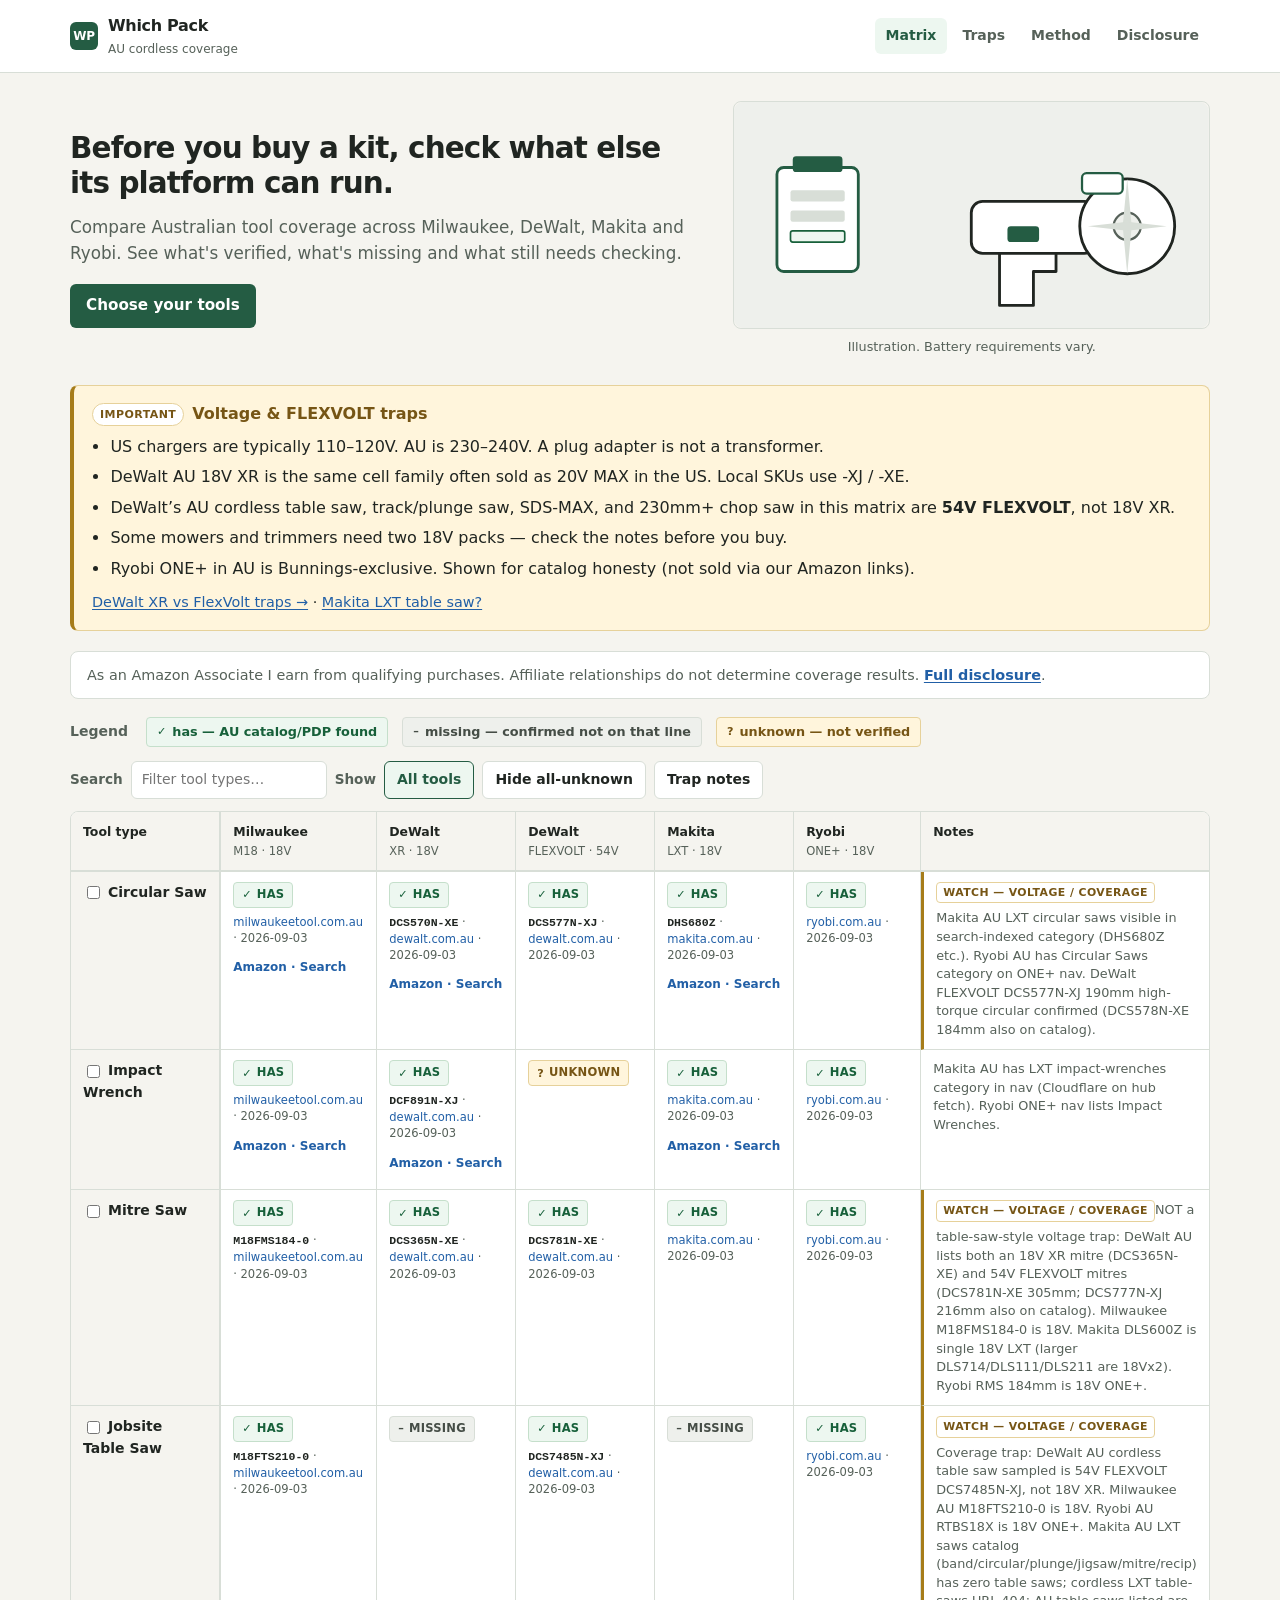
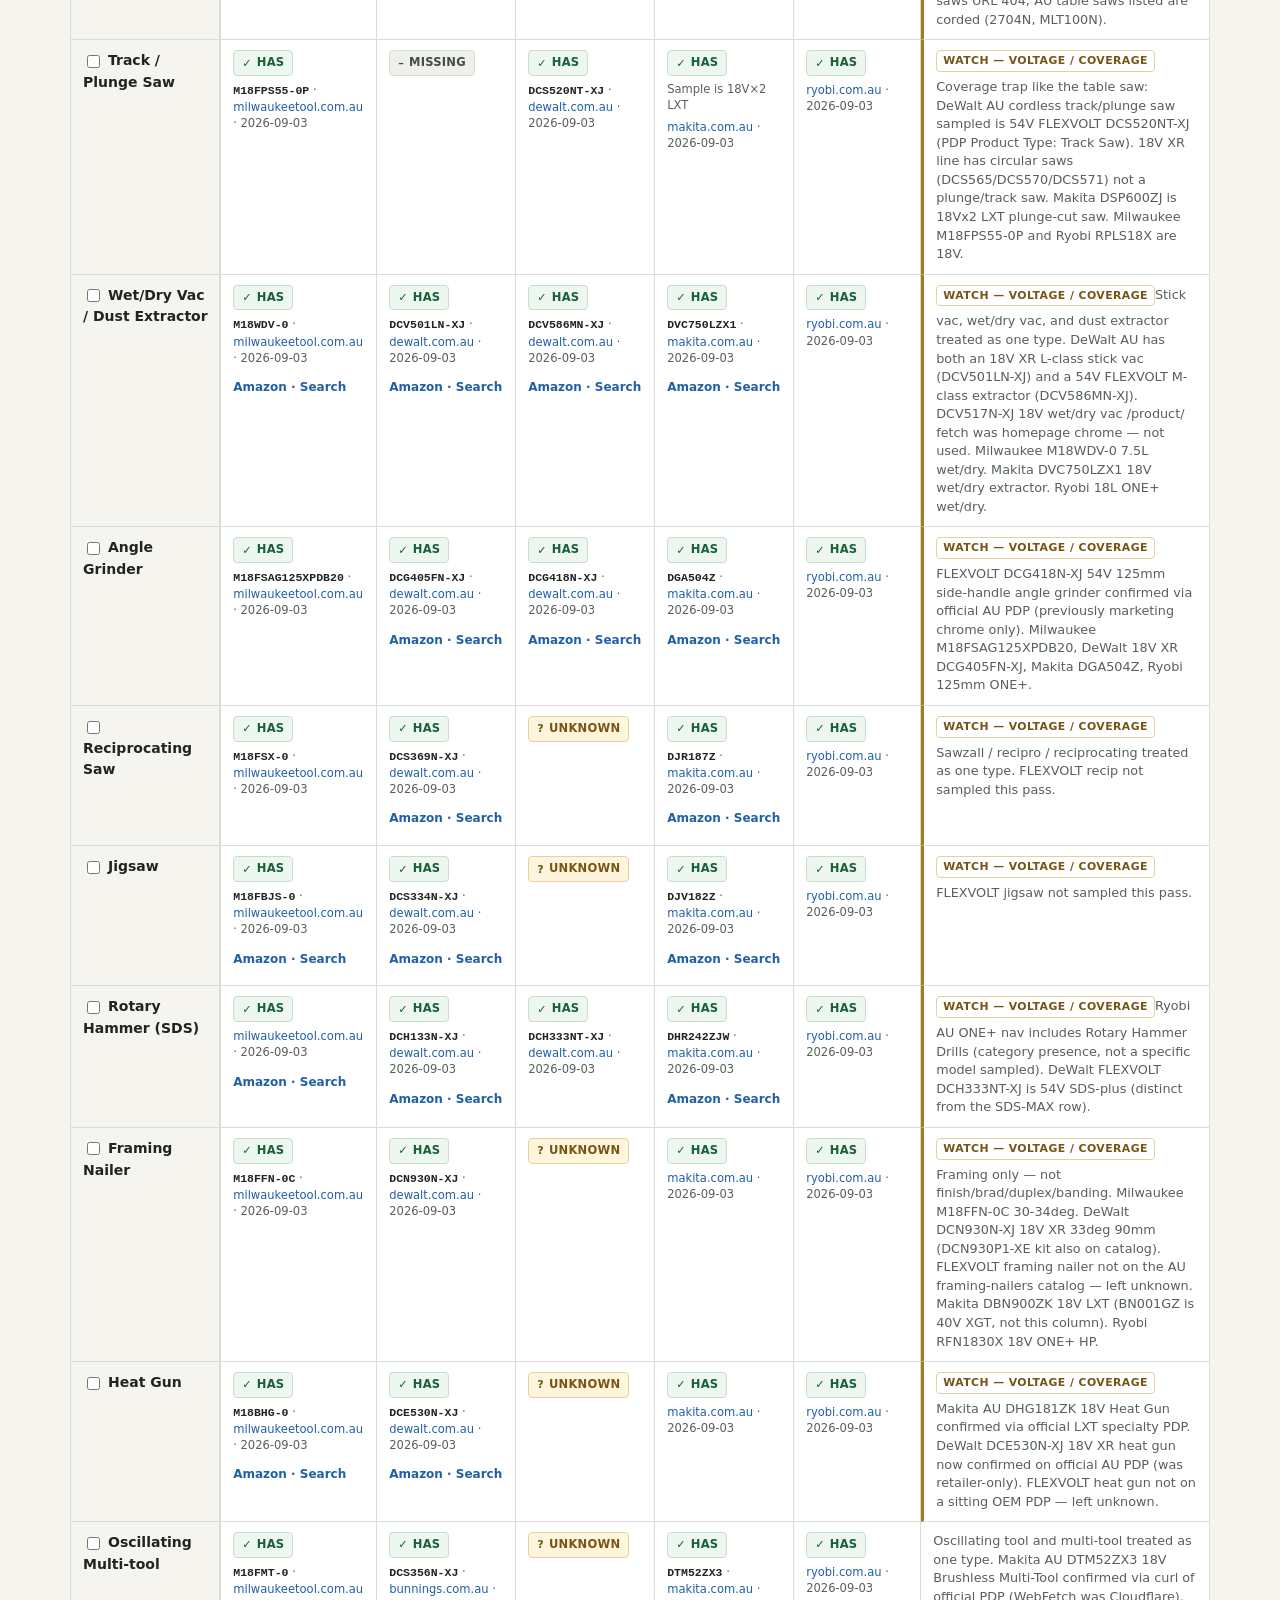
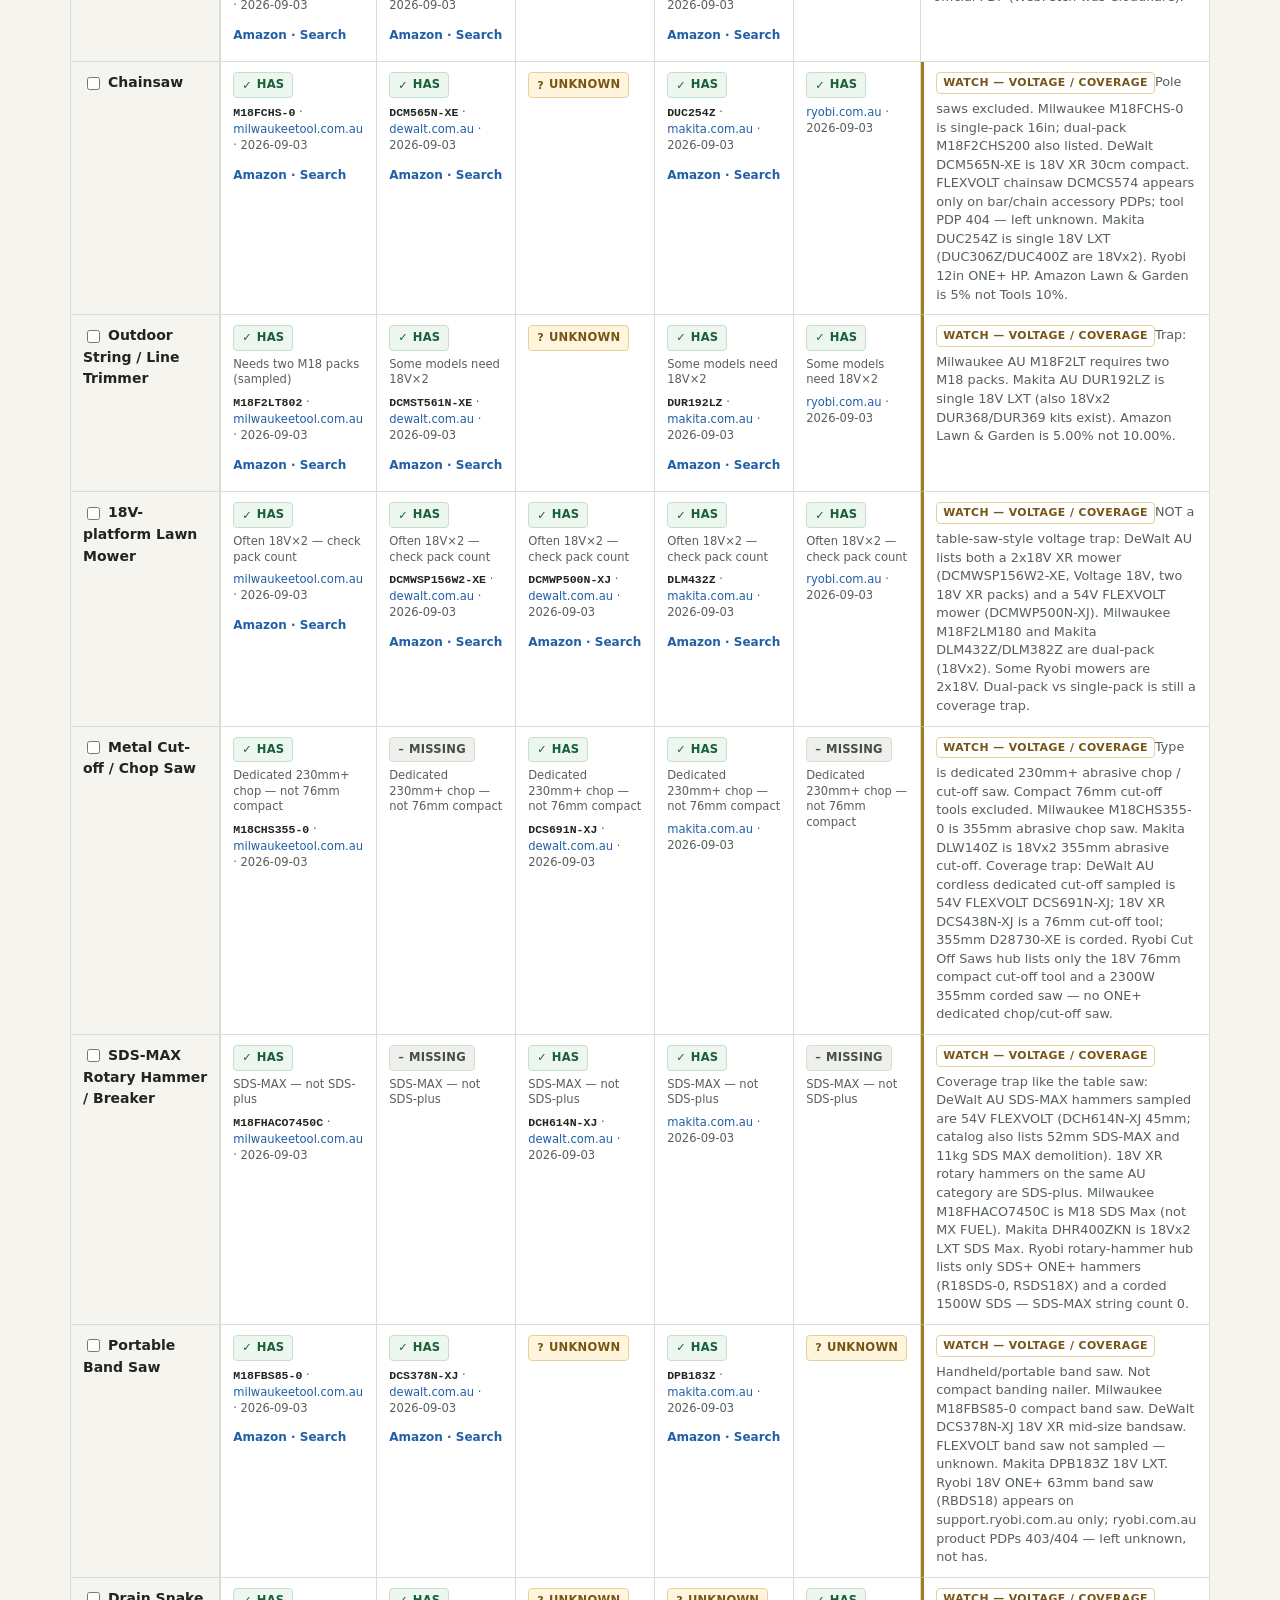
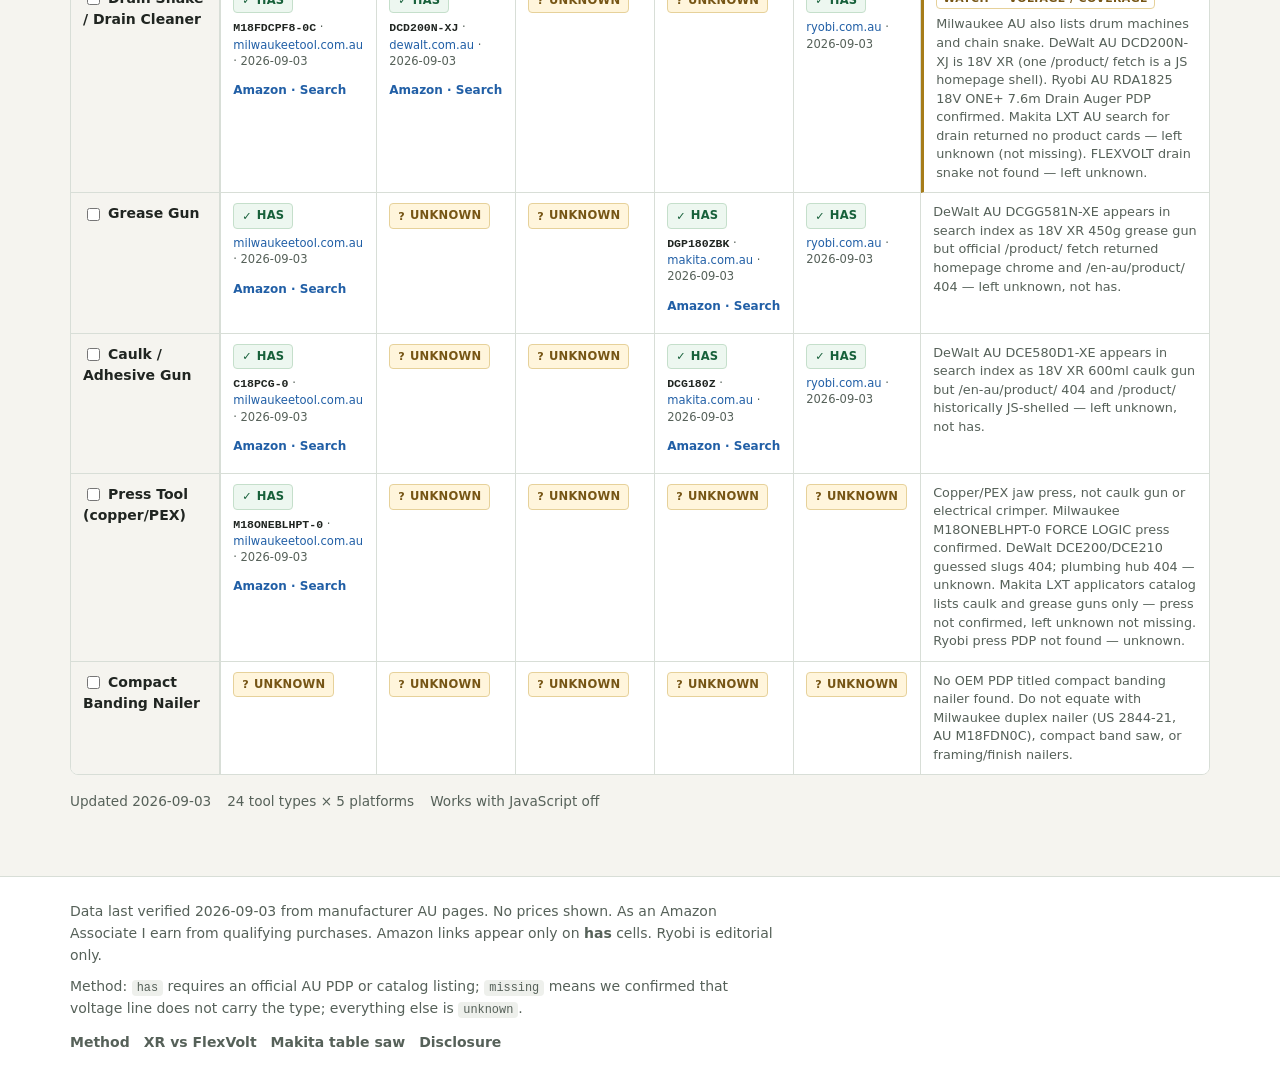
==== commit ae0f3482: "Polish mobile matrix and trap landings for ~390px. Sticky tool column corner, shorter Amazon CTAs, l" ====
--- a/index.html
+++ b/index.html
@@ -102,7 +102,7 @@
     <span class="label">Show</span>
     <button type="button" data-f="all" class="on" aria-pressed="true">All tools</button>
     <button type="button" data-f="known" aria-pressed="false">Hide all-unknown</button>
-    <button type="button" data-f="traps" aria-pressed="false">Rows with a trap note</button>
+    <button type="button" data-f="traps" aria-pressed="false" title="Rows with a trap note">Trap notes</button>
     <button type="button" data-f="selected" aria-pressed="false" id="btn-selected" hidden>Selected only</button>
   </div>
   <p class="scroll-hint">Swipe sideways on the matrix on smaller screens. Tool column stays put.</p>
@@ -111,29 +111,29 @@
     <table class="matrix" id="matrix">
       <thead><tr><th scope="col">Tool type</th><th scope="col"><span class="plat-brand">Milwaukee</span><span class="plat-line">M18 · 18V</span></th><th scope="col"><span class="plat-brand">DeWalt</span><span class="plat-line">XR · 18V</span></th><th scope="col"><span class="plat-brand">DeWalt</span><span class="plat-line">FLEXVOLT · 54V</span></th><th scope="col"><span class="plat-brand">Makita</span><span class="plat-line">LXT · 18V</span></th><th scope="col"><span class="plat-brand">Ryobi</span><span class="plat-line">ONE+ · 18V</span></th><th scope="col">Notes</th></tr></thead>
       <tbody>
-<tr class="is-trap" data-tool-id="circular_saw" data-known="1" data-trap="1"><th scope="row">Circular Saw</th><td><span class="status has"><span class="status-ico" aria-hidden="true">✓</span> has</span><div class="details"><a class="src" href="https://www.milwaukeetool.com.au/system/m18/" rel="noopener noreferrer">milwaukeetool.com.au</a> · <span class="date">2026-09-03</span></div><a class="amz" rel="sponsored nofollow noopener" href="https://www.amazon.com.au/s?k=Milwaukee+M18+%28AU%29+circular+saw&amp;tag=whichpackau-22">Amazon AU — Search</a></td><td><span class="status has"><span class="status-ico" aria-hidden="true">✓</span> has</span><div class="details"><span class="model">DCS570N-XE</span> · <a class="src" href="https://www.dewalt.com.au/product/dcs570n-xe/18v-xr-brushless-184mm-circular-saw-tool-only" rel="noopener noreferrer">dewalt.com.au</a> · <span class="date">2026-09-03</span></div><a class="amz" rel="sponsored nofollow noopener" href="https://www.amazon.com.au/s?k=DCS570N-XE&amp;tag=whichpackau-22">Amazon AU — Search</a></td><td><span class="status has"><span class="status-ico" aria-hidden="true">✓</span> has</span><div class="details"><span class="model">DCS577N-XJ</span> · <a class="src" href="https://www.dewalt.com.au/en-au/product/dcs577n-xj/54v-xr-flexvolt-190-mm-high-torque-circular-saw-tool-only" rel="noopener noreferrer">dewalt.com.au</a> · <span class="date">2026-09-03</span></div></td><td><span class="status has"><span class="status-ico" aria-hidden="true">✓</span> has</span><div class="details"><span class="model">DHS680Z</span> · <a class="src" href="https://makita.com.au/cordless/lxt-18v-36v/saws" rel="noopener noreferrer">makita.com.au</a> · <span class="date">2026-09-03</span></div><a class="amz" rel="sponsored nofollow noopener" href="https://www.amazon.com.au/s?k=DHS680Z&amp;tag=whichpackau-22">Amazon AU — Search</a></td><td><span class="status has"><span class="status-ico" aria-hidden="true">✓</span> has</span><div class="details"><a class="src" href="https://www.ryobi.com.au/one" rel="noopener noreferrer">ryobi.com.au</a> · <span class="date">2026-09-03</span></div></td><td class="note"><span class="trap-tag">Watch — voltage / coverage</span>Makita AU LXT circular saws visible in search-indexed category (DHS680Z etc.). Ryobi AU has Circular Saws category on ONE+ nav. DeWalt FLEXVOLT DCS577N-XJ 190mm high-torque circular confirmed (DCS578N-XE 184mm also on catalog).</td></tr>
-<tr data-tool-id="impact_wrench" data-known="1" data-trap="0"><th scope="row">Impact Wrench</th><td><span class="status has"><span class="status-ico" aria-hidden="true">✓</span> has</span><div class="details"><a class="src" href="https://www.milwaukeetool.com.au/system/m18/" rel="noopener noreferrer">milwaukeetool.com.au</a> · <span class="date">2026-09-03</span></div><a class="amz" rel="sponsored nofollow noopener" href="https://www.amazon.com.au/s?k=Milwaukee+M18+%28AU%29+impact+wrench&amp;tag=whichpackau-22">Amazon AU — Search</a></td><td><span class="status has"><span class="status-ico" aria-hidden="true">✓</span> has</span><div class="details"><span class="model">DCF891N-XJ</span> · <a class="src" href="https://www.dewalt.com.au/en-au/product/dcf891n-xj/18v-xr-brushless-12-hog-ring-mid-torque-impact-wrench-bare-unit" rel="noopener noreferrer">dewalt.com.au</a> · <span class="date">2026-09-03</span></div><a class="amz" rel="sponsored nofollow noopener" href="https://www.amazon.com.au/s?k=DeWalt+18V+XR+impact+wrench&amp;tag=whichpackau-22">Amazon AU — Search</a></td><td><span class="status unknown"><span class="status-ico" aria-hidden="true">?</span> unknown</span></td><td><span class="status has"><span class="status-ico" aria-hidden="true">✓</span> has</span><div class="details"><a class="src" href="https://makita.com.au/cordless/lxt-18v-36v/drills-fastening" rel="noopener noreferrer">makita.com.au</a> · <span class="date">2026-09-03</span></div><a class="amz" rel="sponsored nofollow noopener" href="https://www.amazon.com.au/s?k=Makita+LXT+18V+%28AU%29+impact+wrench&amp;tag=whichpackau-22">Amazon AU — Search</a></td><td><span class="status has"><span class="status-ico" aria-hidden="true">✓</span> has</span><div class="details"><a class="src" href="https://www.ryobi.com.au/one" rel="noopener noreferrer">ryobi.com.au</a> · <span class="date">2026-09-03</span></div></td><td class="note">Makita AU has LXT impact-wrenches category in nav (Cloudflare on hub fetch). Ryobi ONE+ nav lists Impact Wrenches.</td></tr>
+<tr class="is-trap" data-tool-id="circular_saw" data-known="1" data-trap="1"><th scope="row">Circular Saw</th><td><span class="status has"><span class="status-ico" aria-hidden="true">✓</span> has</span><div class="details"><a class="src" href="https://www.milwaukeetool.com.au/system/m18/" rel="noopener noreferrer">milwaukeetool.com.au</a> · <span class="date">2026-09-03</span></div><a class="amz" rel="sponsored nofollow noopener" href="https://www.amazon.com.au/s?k=Milwaukee+M18+%28AU%29+circular+saw&amp;tag=whichpackau-22">Amazon · Search</a></td><td><span class="status has"><span class="status-ico" aria-hidden="true">✓</span> has</span><div class="details"><span class="model">DCS570N-XE</span> · <a class="src" href="https://www.dewalt.com.au/product/dcs570n-xe/18v-xr-brushless-184mm-circular-saw-tool-only" rel="noopener noreferrer">dewalt.com.au</a> · <span class="date">2026-09-03</span></div><a class="amz" rel="sponsored nofollow noopener" href="https://www.amazon.com.au/s?k=DCS570N-XE&amp;tag=whichpackau-22">Amazon · Search</a></td><td><span class="status has"><span class="status-ico" aria-hidden="true">✓</span> has</span><div class="details"><span class="model">DCS577N-XJ</span> · <a class="src" href="https://www.dewalt.com.au/en-au/product/dcs577n-xj/54v-xr-flexvolt-190-mm-high-torque-circular-saw-tool-only" rel="noopener noreferrer">dewalt.com.au</a> · <span class="date">2026-09-03</span></div></td><td><span class="status has"><span class="status-ico" aria-hidden="true">✓</span> has</span><div class="details"><span class="model">DHS680Z</span> · <a class="src" href="https://makita.com.au/cordless/lxt-18v-36v/saws" rel="noopener noreferrer">makita.com.au</a> · <span class="date">2026-09-03</span></div><a class="amz" rel="sponsored nofollow noopener" href="https://www.amazon.com.au/s?k=DHS680Z&amp;tag=whichpackau-22">Amazon · Search</a></td><td><span class="status has"><span class="status-ico" aria-hidden="true">✓</span> has</span><div class="details"><a class="src" href="https://www.ryobi.com.au/one" rel="noopener noreferrer">ryobi.com.au</a> · <span class="date">2026-09-03</span></div></td><td class="note"><span class="trap-tag">Watch — voltage / coverage</span>Makita AU LXT circular saws visible in search-indexed category (DHS680Z etc.). Ryobi AU has Circular Saws category on ONE+ nav. DeWalt FLEXVOLT DCS577N-XJ 190mm high-torque circular confirmed (DCS578N-XE 184mm also on catalog).</td></tr>
+<tr data-tool-id="impact_wrench" data-known="1" data-trap="0"><th scope="row">Impact Wrench</th><td><span class="status has"><span class="status-ico" aria-hidden="true">✓</span> has</span><div class="details"><a class="src" href="https://www.milwaukeetool.com.au/system/m18/" rel="noopener noreferrer">milwaukeetool.com.au</a> · <span class="date">2026-09-03</span></div><a class="amz" rel="sponsored nofollow noopener" href="https://www.amazon.com.au/s?k=Milwaukee+M18+%28AU%29+impact+wrench&amp;tag=whichpackau-22">Amazon · Search</a></td><td><span class="status has"><span class="status-ico" aria-hidden="true">✓</span> has</span><div class="details"><span class="model">DCF891N-XJ</span> · <a class="src" href="https://www.dewalt.com.au/en-au/product/dcf891n-xj/18v-xr-brushless-12-hog-ring-mid-torque-impact-wrench-bare-unit" rel="noopener noreferrer">dewalt.com.au</a> · <span class="date">2026-09-03</span></div><a class="amz" rel="sponsored nofollow noopener" href="https://www.amazon.com.au/s?k=DeWalt+18V+XR+impact+wrench&amp;tag=whichpackau-22">Amazon · Search</a></td><td><span class="status unknown"><span class="status-ico" aria-hidden="true">?</span> unknown</span></td><td><span class="status has"><span class="status-ico" aria-hidden="true">✓</span> has</span><div class="details"><a class="src" href="https://makita.com.au/cordless/lxt-18v-36v/drills-fastening" rel="noopener noreferrer">makita.com.au</a> · <span class="date">2026-09-03</span></div><a class="amz" rel="sponsored nofollow noopener" href="https://www.amazon.com.au/s?k=Makita+LXT+18V+%28AU%29+impact+wrench&amp;tag=whichpackau-22">Amazon · Search</a></td><td><span class="status has"><span class="status-ico" aria-hidden="true">✓</span> has</span><div class="details"><a class="src" href="https://www.ryobi.com.au/one" rel="noopener noreferrer">ryobi.com.au</a> · <span class="date">2026-09-03</span></div></td><td class="note">Makita AU has LXT impact-wrenches category in nav (Cloudflare on hub fetch). Ryobi ONE+ nav lists Impact Wrenches.</td></tr>
 <tr class="is-trap" data-tool-id="mitre_saw" data-known="1" data-trap="1"><th scope="row">Mitre Saw</th><td><span class="status has"><span class="status-ico" aria-hidden="true">✓</span> has</span><div class="details"><span class="model">M18FMS184-0</span> · <a class="src" href="https://www.milwaukeetool.com.au/power-tools/saws/mitre-saws/M18FMS184-0.html" rel="noopener noreferrer">milwaukeetool.com.au</a> · <span class="date">2026-09-03</span></div></td><td><span class="status has"><span class="status-ico" aria-hidden="true">✓</span> has</span><div class="details"><span class="model">DCS365N-XE</span> · <a class="src" href="https://www.dewalt.com.au/en-au/product/dcs365n-xe/18v-xr-cordless-mitre-saw-tool-only" rel="noopener noreferrer">dewalt.com.au</a> · <span class="date">2026-09-03</span></div></td><td><span class="status has"><span class="status-ico" aria-hidden="true">✓</span> has</span><div class="details"><span class="model">DCS781N-XE</span> · <a class="src" href="https://www.dewalt.com.au/en-au/product/dcs781n-xe/54v-xr-flexvolt-305mm-mitre-saw-tool-only" rel="noopener noreferrer">dewalt.com.au</a> · <span class="date">2026-09-03</span></div></td><td><span class="status has"><span class="status-ico" aria-hidden="true">✓</span> has</span><div class="details"><a class="src" href="https://makita.com.au/cordless/lxt-18v-36v/saws/mitre-saws/dls600z-18v-brushless-165mm-6-1-2-compact-mitre-saw" rel="noopener noreferrer">makita.com.au</a> · <span class="date">2026-09-03</span></div></td><td><span class="status has"><span class="status-ico" aria-hidden="true">✓</span> has</span><div class="details"><a class="src" href="https://www.ryobi.com.au/products/mitre-saws/18v-one-184mm-mitre-saw-tool-only" rel="noopener noreferrer">ryobi.com.au</a> · <span class="date">2026-09-03</span></div></td><td class="note"><span class="trap-tag">Watch — voltage / coverage</span>NOT a table-saw-style voltage trap: DeWalt AU lists both an 18V XR mitre (DCS365N-XE) and 54V FLEXVOLT mitres (DCS781N-XE 305mm; DCS777N-XJ 216mm also on catalog). Milwaukee M18FMS184-0 is 18V. Makita DLS600Z is single 18V LXT (larger DLS714/DLS111/DLS211 are 18Vx2). Ryobi RMS 184mm is 18V ONE+.</td></tr>
 <tr class="is-trap" data-tool-id="jobsite_table_saw" data-known="1" data-trap="1"><th scope="row">Jobsite Table Saw</th><td><span class="status has"><span class="status-ico" aria-hidden="true">✓</span> has</span><div class="details"><span class="model">M18FTS210-0</span> · <a class="src" href="https://www.milwaukeetool.com.au/power-tools/saws/table-saws/M18FTS210-0.html" rel="noopener noreferrer">milwaukeetool.com.au</a> · <span class="date">2026-09-03</span></div></td><td><span class="status missing"><span class="status-ico" aria-hidden="true">–</span> missing</span></td><td><span class="status has"><span class="status-ico" aria-hidden="true">✓</span> has</span><div class="details"><span class="model">DCS7485N-XJ</span> · <a class="src" href="https://www.dewalt.com.au/product/dcs7485n-xj/54v-xr-flexvolt-210mm-table-saw-bare-unit" rel="noopener noreferrer">dewalt.com.au</a> · <span class="date">2026-09-03</span></div></td><td><span class="status missing"><span class="status-ico" aria-hidden="true">–</span> missing</span></td><td><span class="status has"><span class="status-ico" aria-hidden="true">✓</span> has</span><div class="details"><a class="src" href="https://www.ryobi.com.au/products/table-saws/18v-one-hptm-brushless-210mm-table-saw-tool-only" rel="noopener noreferrer">ryobi.com.au</a> · <span class="date">2026-09-03</span></div></td><td class="note"><span class="trap-tag">Watch — voltage / coverage</span>Coverage trap: DeWalt AU cordless table saw sampled is 54V FLEXVOLT DCS7485N-XJ, not 18V XR. Milwaukee AU M18FTS210-0 is 18V. Ryobi AU RTBS18X is 18V ONE+. Makita AU LXT saws catalog (band/circular/plunge/jigsaw/mitre/recip) has zero table saws; cordless LXT table-saws URL 404; AU table saws listed are corded (2704N, MLT100N).</td></tr>
 <tr class="is-trap" data-tool-id="track_saw___plunge_saw" data-known="1" data-trap="1"><th scope="row">Track / Plunge Saw</th><td><span class="status has"><span class="status-ico" aria-hidden="true">✓</span> has</span><div class="details"><span class="model">M18FPS55-0P</span> · <a class="src" href="https://www.milwaukeetool.com.au/power-tools/saws/track-saws/M18FPS55-0P.html" rel="noopener noreferrer">milwaukeetool.com.au</a> · <span class="date">2026-09-03</span></div></td><td><span class="status missing"><span class="status-ico" aria-hidden="true">–</span> missing</span></td><td><span class="status has"><span class="status-ico" aria-hidden="true">✓</span> has</span><div class="details"><span class="model">DCS520NT-XJ</span> · <a class="src" href="https://www.dewalt.com.au/en-au/product/dcs520nt-xj/54v-xr-flexvolt-165-mm-plunge-saw-tool-only" rel="noopener noreferrer">dewalt.com.au</a> · <span class="date">2026-09-03</span></div></td><td><span class="status has"><span class="status-ico" aria-hidden="true">✓</span> has</span><div class="req">Sample is 18V×2 LXT</div><div class="details"><a class="src" href="https://makita.com.au/cordless/lxt-18v-36v/saws/circular-saws/dsp600zj-18vx2-mobile-brushless-165mm-6-1-2-plunge-cut-saw" rel="noopener noreferrer">makita.com.au</a> · <span class="date">2026-09-03</span></div></td><td><span class="status has"><span class="status-ico" aria-hidden="true">✓</span> has</span><div class="details"><a class="src" href="https://www.ryobi.com.au/products/circular-saws/18v-one-hptm-brushless-165mm-track-saw-tool-only" rel="noopener noreferrer">ryobi.com.au</a> · <span class="date">2026-09-03</span></div></td><td class="note"><span class="trap-tag">Watch — voltage / coverage</span>Coverage trap like the table saw: DeWalt AU cordless track/plunge saw sampled is 54V FLEXVOLT DCS520NT-XJ (PDP Product Type: Track Saw). 18V XR line has circular saws (DCS565/DCS570/DCS571) not a plunge/track saw. Makita DSP600ZJ is 18Vx2 LXT plunge-cut saw. Milwaukee M18FPS55-0P and Ryobi RPLS18X are 18V.</td></tr>
-<tr class="is-trap" data-tool-id="wet_dry_vac___dust_extractor" data-known="1" data-trap="1"><th scope="row">Wet/Dry Vac / Dust Extractor</th><td><span class="status has"><span class="status-ico" aria-hidden="true">✓</span> has</span><div class="details"><span class="model">M18WDV-0</span> · <a class="src" href="https://www.milwaukeetool.com.au/power-tools/job-site-clean-up/vacuums/M18WDV-0.html" rel="noopener noreferrer">milwaukeetool.com.au</a> · <span class="date">2026-09-03</span></div><a class="amz" rel="sponsored nofollow noopener" href="https://www.amazon.com.au/s?k=M18WDV-0&amp;tag=whichpackau-22">Amazon AU — Search</a></td><td><span class="status has"><span class="status-ico" aria-hidden="true">✓</span> has</span><div class="details"><span class="model">DCV501LN-XJ</span> · <a class="src" href="https://www.dewalt.com.au/en-au/product/dcv501ln-xj/18v-xr-l-class-stick-vac-tool-only" rel="noopener noreferrer">dewalt.com.au</a> · <span class="date">2026-09-03</span></div><a class="amz" rel="sponsored nofollow noopener" href="https://www.amazon.com.au/s?k=DCV501LN-XJ&amp;tag=whichpackau-22">Amazon AU — Search</a></td><td><span class="status has"><span class="status-ico" aria-hidden="true">✓</span> has</span><div class="details"><span class="model">DCV586MN-XJ</span> · <a class="src" href="https://www.dewalt.com.au/en-au/product/dcv586mn-xj/54v-xr-flexvolt-m-class-wetdry-dust-extractor-tool-only" rel="noopener noreferrer">dewalt.com.au</a> · <span class="date">2026-09-03</span></div><a class="amz" rel="sponsored nofollow noopener" href="https://www.amazon.com.au/s?k=DCV586MN-XJ&amp;tag=whichpackau-22">Amazon AU — Search</a></td><td><span class="status has"><span class="status-ico" aria-hidden="true">✓</span> has</span><div class="details"><span class="model">DVC750LZX1</span> · <a class="src" href="https://makita.com.au/cordless/lxt-18v-36v/dust-extraction/dvc750lzx1" rel="noopener noreferrer">makita.com.au</a> · <span class="date">2026-09-03</span></div><a class="amz" rel="sponsored nofollow noopener" href="https://www.amazon.com.au/s?k=DVC750LZX1&amp;tag=whichpackau-22">Amazon AU — Search</a></td><td><span class="status has"><span class="status-ico" aria-hidden="true">✓</span> has</span><div class="details"><a class="src" href="https://www.ryobi.com.au/products/wet-dry-vacs/18v-one-18l-wet-dry-vacuum-tool-only" rel="noopener noreferrer">ryobi.com.au</a> · <span class="date">2026-09-03</span></div></td><td class="note"><span class="trap-tag">Watch — voltage / coverage</span>Stick vac, wet/dry vac, and dust extractor treated as one type. DeWalt AU has both an 18V XR L-class stick vac (DCV501LN-XJ) and a 54V FLEXVOLT M-class extractor (DCV586MN-XJ). DCV517N-XJ 18V wet/dry vac /product/ fetch was homepage chrome — not used. Milwaukee M18WDV-0 7.5L wet/dry. Makita DVC750LZX1 18V wet/dry extractor. Ryobi 18L ONE+ wet/dry.</td></tr>
-<tr class="is-trap" data-tool-id="angle_grinder" data-known="1" data-trap="1"><th scope="row">Angle Grinder</th><td><span class="status has"><span class="status-ico" aria-hidden="true">✓</span> has</span><div class="details"><span class="model">M18FSAG125XPDB20</span> · <a class="src" href="https://www.milwaukeetool.com.au/power-tools/metalworking/angle-grinders/M18FSAG125XPDB20.html" rel="noopener noreferrer">milwaukeetool.com.au</a> · <span class="date">2026-09-03</span></div></td><td><span class="status has"><span class="status-ico" aria-hidden="true">✓</span> has</span><div class="details"><span class="model">DCG405FN-XJ</span> · <a class="src" href="https://www.dewalt.com.au/en-au/product/dcg405fn-xj/18v-xr-brushless-125mm-flat-head-angle-grinder-tool-only" rel="noopener noreferrer">dewalt.com.au</a> · <span class="date">2026-09-03</span></div><a class="amz" rel="sponsored nofollow noopener" href="https://www.amazon.com.au/s?k=DeWalt+18V+XR+angle+grinder&amp;tag=whichpackau-22">Amazon AU — Search</a></td><td><span class="status has"><span class="status-ico" aria-hidden="true">✓</span> has</span><div class="details"><span class="model">DCG418N-XJ</span> · <a class="src" href="https://www.dewalt.com.au/en-au/product/dcg418n-xj/54v-xr-flexvolt-125mm-side-handle-angle-grinder-tool-only" rel="noopener noreferrer">dewalt.com.au</a> · <span class="date">2026-09-03</span></div><a class="amz" rel="sponsored nofollow noopener" href="https://www.amazon.com.au/s?k=DCG418N-XJ&amp;tag=whichpackau-22">Amazon AU — Search</a></td><td><span class="status has"><span class="status-ico" aria-hidden="true">✓</span> has</span><div class="details"><span class="model">DGA504Z</span> · <a class="src" href="https://makita.com.au/cordless/lxt-18v-36v/grinding-sanding-polishing/angle-grinders/dga504z-18v-mobile-brushless-125mm-slide-switch-angle-grinder" rel="noopener noreferrer">makita.com.au</a> · <span class="date">2026-09-03</span></div><a class="amz" rel="sponsored nofollow noopener" href="https://www.amazon.com.au/s?k=DGA504Z&amp;tag=whichpackau-22">Amazon AU — Search</a></td><td><span class="status has"><span class="status-ico" aria-hidden="true">✓</span> has</span><div class="details"><a class="src" href="https://www.ryobi.com.au/products/angle-grinders/18v-one-125mm-angle-grinder-tool-only" rel="noopener noreferrer">ryobi.com.au</a> · <span class="date">2026-09-03</span></div></td><td class="note"><span class="trap-tag">Watch — voltage / coverage</span>FLEXVOLT DCG418N-XJ 54V 125mm side-handle angle grinder confirmed via official AU PDP (previously marketing chrome only). Milwaukee M18FSAG125XPDB20, DeWalt 18V XR DCG405FN-XJ, Makita DGA504Z, Ryobi 125mm ONE+.</td></tr>
-<tr class="is-trap" data-tool-id="reciprocating_saw" data-known="1" data-trap="1"><th scope="row">Reciprocating Saw</th><td><span class="status has"><span class="status-ico" aria-hidden="true">✓</span> has</span><div class="details"><span class="model">M18FSX-0</span> · <a class="src" href="https://www.milwaukeetool.com.au/power-tools/saws/reciprocating-saws/M18FSX-0.html" rel="noopener noreferrer">milwaukeetool.com.au</a> · <span class="date">2026-09-03</span></div></td><td><span class="status has"><span class="status-ico" aria-hidden="true">✓</span> has</span><div class="details"><span class="model">DCS369N-XJ</span> · <a class="src" href="https://www.dewalt.com.au/en-au/product/dcs369n-xj/dewalt-18v-xr-brushless-compact-reciprocating-saw-tool-only" rel="noopener noreferrer">dewalt.com.au</a> · <span class="date">2026-09-03</span></div><a class="amz" rel="sponsored nofollow noopener" href="https://www.amazon.com.au/s?k=DCS369N-XJ&amp;tag=whichpackau-22">Amazon AU — Search</a></td><td><span class="status unknown"><span class="status-ico" aria-hidden="true">?</span> unknown</span></td><td><span class="status has"><span class="status-ico" aria-hidden="true">✓</span> has</span><div class="details"><span class="model">DJR187Z</span> · <a class="src" href="https://makita.com.au/cordless/lxt-18v-36v/saws/reciprocating-saws/djr187z-18v-mobile-brushless-recipro-saw" rel="noopener noreferrer">makita.com.au</a> · <span class="date">2026-09-03</span></div><a class="amz" rel="sponsored nofollow noopener" href="https://www.amazon.com.au/s?k=DJR187Z&amp;tag=whichpackau-22">Amazon AU — Search</a></td><td><span class="status has"><span class="status-ico" aria-hidden="true">✓</span> has</span><div class="details"><a class="src" href="https://www.ryobi.com.au/products/reciprocating-saws/18v-one-reciprocating-saw-tool-only" rel="noopener noreferrer">ryobi.com.au</a> · <span class="date">2026-09-03</span></div></td><td class="note"><span class="trap-tag">Watch — voltage / coverage</span>Sawzall / recipro / reciprocating treated as one type. FLEXVOLT recip not sampled this pass.</td></tr>
-<tr class="is-trap" data-tool-id="jigsaw" data-known="1" data-trap="1"><th scope="row">Jigsaw</th><td><span class="status has"><span class="status-ico" aria-hidden="true">✓</span> has</span><div class="details"><span class="model">M18FBJS-0</span> · <a class="src" href="https://www.milwaukeetool.com.au/power-tools/saws/jigsaws/M18FBJS-0.html" rel="noopener noreferrer">milwaukeetool.com.au</a> · <span class="date">2026-09-03</span></div><a class="amz" rel="sponsored nofollow noopener" href="https://www.amazon.com.au/s?k=M18FBJS-0&amp;tag=whichpackau-22">Amazon AU — Search</a></td><td><span class="status has"><span class="status-ico" aria-hidden="true">✓</span> has</span><div class="details"><span class="model">DCS334N-XJ</span> · <a class="src" href="https://www.dewalt.com.au/en-au/product/dcs334n-xj/18v-xr-brushless-jigsaw-tool-only" rel="noopener noreferrer">dewalt.com.au</a> · <span class="date">2026-09-03</span></div><a class="amz" rel="sponsored nofollow noopener" href="https://www.amazon.com.au/s?k=DCS334N-XJ&amp;tag=whichpackau-22">Amazon AU — Search</a></td><td><span class="status unknown"><span class="status-ico" aria-hidden="true">?</span> unknown</span></td><td><span class="status has"><span class="status-ico" aria-hidden="true">✓</span> has</span><div class="details"><span class="model">DJV182Z</span> · <a class="src" href="https://makita.com.au/cordless/lxt-18v-36v/saws/jigsaws/djv182z-18v-mobile-brushless-d-handle-jigsaw" rel="noopener noreferrer">makita.com.au</a> · <span class="date">2026-09-03</span></div><a class="amz" rel="sponsored nofollow noopener" href="https://www.amazon.com.au/s?k=DJV182Z&amp;tag=whichpackau-22">Amazon AU — Search</a></td><td><span class="status has"><span class="status-ico" aria-hidden="true">✓</span> has</span><div class="details"><a class="src" href="https://www.ryobi.com.au/products/jigsaws/18v-one-jigsaw-tool-only-0" rel="noopener noreferrer">ryobi.com.au</a> · <span class="date">2026-09-03</span></div></td><td class="note"><span class="trap-tag">Watch — voltage / coverage</span>FLEXVOLT jigsaw not sampled this pass.</td></tr>
-<tr class="is-trap" data-tool-id="rotary_hammer_(sds)" data-known="1" data-trap="1"><th scope="row">Rotary Hammer (SDS)</th><td><span class="status has"><span class="status-ico" aria-hidden="true">✓</span> has</span><div class="details"><a class="src" href="https://www.milwaukeetool.com.au/system/m18/" rel="noopener noreferrer">milwaukeetool.com.au</a> · <span class="date">2026-09-03</span></div><a class="amz" rel="sponsored nofollow noopener" href="https://www.amazon.com.au/s?k=Milwaukee+M18+%28AU%29+rotary+hammer+%28SDS%29&amp;tag=whichpackau-22">Amazon AU — Search</a></td><td><span class="status has"><span class="status-ico" aria-hidden="true">✓</span> has</span><div class="details"><span class="model">DCH133N-XJ</span> · <a class="src" href="https://www.dewalt.com.au/product/dch133n-xj/18v-xr-brushless-26mm-sds-plus-hammer-drill-bare-unit" rel="noopener noreferrer">dewalt.com.au</a> · <span class="date">2026-09-03</span></div><a class="amz" rel="sponsored nofollow noopener" href="https://www.amazon.com.au/s?k=DCH133N-XJ&amp;tag=whichpackau-22">Amazon AU — Search</a></td><td><span class="status has"><span class="status-ico" aria-hidden="true">✓</span> has</span><div class="details"><span class="model">DCH333NT-XJ</span> · <a class="src" href="https://www.dewalt.com.au/en-au/product/dch333nt-xj/54v-xr-flexvolt-brushless-30mm-sds-plus-hammer-drill-bare-tool-only" rel="noopener noreferrer">dewalt.com.au</a> · <span class="date">2026-09-03</span></div></td><td><span class="status has"><span class="status-ico" aria-hidden="true">✓</span> has</span><div class="details"><span class="model">DHR242ZJW</span> · <a class="src" href="https://makita.com.au/cordless/lxt-18v-36v/drills-fastening/rotary-hammers/dhr242zjw-18v-brushless-24mm-sds-plus-rotary-hammer" rel="noopener noreferrer">makita.com.au</a> · <span class="date">2026-09-03</span></div><a class="amz" rel="sponsored nofollow noopener" href="https://www.amazon.com.au/s?k=DHR242ZJW&amp;tag=whichpackau-22">Amazon AU — Search</a></td><td><span class="status has"><span class="status-ico" aria-hidden="true">✓</span> has</span><div class="details"><a class="src" href="https://www.ryobi.com.au/one" rel="noopener noreferrer">ryobi.com.au</a> · <span class="date">2026-09-03</span></div></td><td class="note"><span class="trap-tag">Watch — voltage / coverage</span>Ryobi AU ONE+ nav includes Rotary Hammer Drills (category presence, not a specific model sampled). DeWalt FLEXVOLT DCH333NT-XJ is 54V SDS-plus (distinct from the SDS-MAX row).</td></tr>
+<tr class="is-trap" data-tool-id="wet_dry_vac___dust_extractor" data-known="1" data-trap="1"><th scope="row">Wet/Dry Vac / Dust Extractor</th><td><span class="status has"><span class="status-ico" aria-hidden="true">✓</span> has</span><div class="details"><span class="model">M18WDV-0</span> · <a class="src" href="https://www.milwaukeetool.com.au/power-tools/job-site-clean-up/vacuums/M18WDV-0.html" rel="noopener noreferrer">milwaukeetool.com.au</a> · <span class="date">2026-09-03</span></div><a class="amz" rel="sponsored nofollow noopener" href="https://www.amazon.com.au/s?k=M18WDV-0&amp;tag=whichpackau-22">Amazon · Search</a></td><td><span class="status has"><span class="status-ico" aria-hidden="true">✓</span> has</span><div class="details"><span class="model">DCV501LN-XJ</span> · <a class="src" href="https://www.dewalt.com.au/en-au/product/dcv501ln-xj/18v-xr-l-class-stick-vac-tool-only" rel="noopener noreferrer">dewalt.com.au</a> · <span class="date">2026-09-03</span></div><a class="amz" rel="sponsored nofollow noopener" href="https://www.amazon.com.au/s?k=DCV501LN-XJ&amp;tag=whichpackau-22">Amazon · Search</a></td><td><span class="status has"><span class="status-ico" aria-hidden="true">✓</span> has</span><div class="details"><span class="model">DCV586MN-XJ</span> · <a class="src" href="https://www.dewalt.com.au/en-au/product/dcv586mn-xj/54v-xr-flexvolt-m-class-wetdry-dust-extractor-tool-only" rel="noopener noreferrer">dewalt.com.au</a> · <span class="date">2026-09-03</span></div><a class="amz" rel="sponsored nofollow noopener" href="https://www.amazon.com.au/s?k=DCV586MN-XJ&amp;tag=whichpackau-22">Amazon · Search</a></td><td><span class="status has"><span class="status-ico" aria-hidden="true">✓</span> has</span><div class="details"><span class="model">DVC750LZX1</span> · <a class="src" href="https://makita.com.au/cordless/lxt-18v-36v/dust-extraction/dvc750lzx1" rel="noopener noreferrer">makita.com.au</a> · <span class="date">2026-09-03</span></div><a class="amz" rel="sponsored nofollow noopener" href="https://www.amazon.com.au/s?k=DVC750LZX1&amp;tag=whichpackau-22">Amazon · Search</a></td><td><span class="status has"><span class="status-ico" aria-hidden="true">✓</span> has</span><div class="details"><a class="src" href="https://www.ryobi.com.au/products/wet-dry-vacs/18v-one-18l-wet-dry-vacuum-tool-only" rel="noopener noreferrer">ryobi.com.au</a> · <span class="date">2026-09-03</span></div></td><td class="note"><span class="trap-tag">Watch — voltage / coverage</span>Stick vac, wet/dry vac, and dust extractor treated as one type. DeWalt AU has both an 18V XR L-class stick vac (DCV501LN-XJ) and a 54V FLEXVOLT M-class extractor (DCV586MN-XJ). DCV517N-XJ 18V wet/dry vac /product/ fetch was homepage chrome — not used. Milwaukee M18WDV-0 7.5L wet/dry. Makita DVC750LZX1 18V wet/dry extractor. Ryobi 18L ONE+ wet/dry.</td></tr>
+<tr class="is-trap" data-tool-id="angle_grinder" data-known="1" data-trap="1"><th scope="row">Angle Grinder</th><td><span class="status has"><span class="status-ico" aria-hidden="true">✓</span> has</span><div class="details"><span class="model">M18FSAG125XPDB20</span> · <a class="src" href="https://www.milwaukeetool.com.au/power-tools/metalworking/angle-grinders/M18FSAG125XPDB20.html" rel="noopener noreferrer">milwaukeetool.com.au</a> · <span class="date">2026-09-03</span></div></td><td><span class="status has"><span class="status-ico" aria-hidden="true">✓</span> has</span><div class="details"><span class="model">DCG405FN-XJ</span> · <a class="src" href="https://www.dewalt.com.au/en-au/product/dcg405fn-xj/18v-xr-brushless-125mm-flat-head-angle-grinder-tool-only" rel="noopener noreferrer">dewalt.com.au</a> · <span class="date">2026-09-03</span></div><a class="amz" rel="sponsored nofollow noopener" href="https://www.amazon.com.au/s?k=DeWalt+18V+XR+angle+grinder&amp;tag=whichpackau-22">Amazon · Search</a></td><td><span class="status has"><span class="status-ico" aria-hidden="true">✓</span> has</span><div class="details"><span class="model">DCG418N-XJ</span> · <a class="src" href="https://www.dewalt.com.au/en-au/product/dcg418n-xj/54v-xr-flexvolt-125mm-side-handle-angle-grinder-tool-only" rel="noopener noreferrer">dewalt.com.au</a> · <span class="date">2026-09-03</span></div><a class="amz" rel="sponsored nofollow noopener" href="https://www.amazon.com.au/s?k=DCG418N-XJ&amp;tag=whichpackau-22">Amazon · Search</a></td><td><span class="status has"><span class="status-ico" aria-hidden="true">✓</span> has</span><div class="details"><span class="model">DGA504Z</span> · <a class="src" href="https://makita.com.au/cordless/lxt-18v-36v/grinding-sanding-polishing/angle-grinders/dga504z-18v-mobile-brushless-125mm-slide-switch-angle-grinder" rel="noopener noreferrer">makita.com.au</a> · <span class="date">2026-09-03</span></div><a class="amz" rel="sponsored nofollow noopener" href="https://www.amazon.com.au/s?k=DGA504Z&amp;tag=whichpackau-22">Amazon · Search</a></td><td><span class="status has"><span class="status-ico" aria-hidden="true">✓</span> has</span><div class="details"><a class="src" href="https://www.ryobi.com.au/products/angle-grinders/18v-one-125mm-angle-grinder-tool-only" rel="noopener noreferrer">ryobi.com.au</a> · <span class="date">2026-09-03</span></div></td><td class="note"><span class="trap-tag">Watch — voltage / coverage</span>FLEXVOLT DCG418N-XJ 54V 125mm side-handle angle grinder confirmed via official AU PDP (previously marketing chrome only). Milwaukee M18FSAG125XPDB20, DeWalt 18V XR DCG405FN-XJ, Makita DGA504Z, Ryobi 125mm ONE+.</td></tr>
+<tr class="is-trap" data-tool-id="reciprocating_saw" data-known="1" data-trap="1"><th scope="row">Reciprocating Saw</th><td><span class="status has"><span class="status-ico" aria-hidden="true">✓</span> has</span><div class="details"><span class="model">M18FSX-0</span> · <a class="src" href="https://www.milwaukeetool.com.au/power-tools/saws/reciprocating-saws/M18FSX-0.html" rel="noopener noreferrer">milwaukeetool.com.au</a> · <span class="date">2026-09-03</span></div></td><td><span class="status has"><span class="status-ico" aria-hidden="true">✓</span> has</span><div class="details"><span class="model">DCS369N-XJ</span> · <a class="src" href="https://www.dewalt.com.au/en-au/product/dcs369n-xj/dewalt-18v-xr-brushless-compact-reciprocating-saw-tool-only" rel="noopener noreferrer">dewalt.com.au</a> · <span class="date">2026-09-03</span></div><a class="amz" rel="sponsored nofollow noopener" href="https://www.amazon.com.au/s?k=DCS369N-XJ&amp;tag=whichpackau-22">Amazon · Search</a></td><td><span class="status unknown"><span class="status-ico" aria-hidden="true">?</span> unknown</span></td><td><span class="status has"><span class="status-ico" aria-hidden="true">✓</span> has</span><div class="details"><span class="model">DJR187Z</span> · <a class="src" href="https://makita.com.au/cordless/lxt-18v-36v/saws/reciprocating-saws/djr187z-18v-mobile-brushless-recipro-saw" rel="noopener noreferrer">makita.com.au</a> · <span class="date">2026-09-03</span></div><a class="amz" rel="sponsored nofollow noopener" href="https://www.amazon.com.au/s?k=DJR187Z&amp;tag=whichpackau-22">Amazon · Search</a></td><td><span class="status has"><span class="status-ico" aria-hidden="true">✓</span> has</span><div class="details"><a class="src" href="https://www.ryobi.com.au/products/reciprocating-saws/18v-one-reciprocating-saw-tool-only" rel="noopener noreferrer">ryobi.com.au</a> · <span class="date">2026-09-03</span></div></td><td class="note"><span class="trap-tag">Watch — voltage / coverage</span>Sawzall / recipro / reciprocating treated as one type. FLEXVOLT recip not sampled this pass.</td></tr>
+<tr class="is-trap" data-tool-id="jigsaw" data-known="1" data-trap="1"><th scope="row">Jigsaw</th><td><span class="status has"><span class="status-ico" aria-hidden="true">✓</span> has</span><div class="details"><span class="model">M18FBJS-0</span> · <a class="src" href="https://www.milwaukeetool.com.au/power-tools/saws/jigsaws/M18FBJS-0.html" rel="noopener noreferrer">milwaukeetool.com.au</a> · <span class="date">2026-09-03</span></div><a class="amz" rel="sponsored nofollow noopener" href="https://www.amazon.com.au/s?k=M18FBJS-0&amp;tag=whichpackau-22">Amazon · Search</a></td><td><span class="status has"><span class="status-ico" aria-hidden="true">✓</span> has</span><div class="details"><span class="model">DCS334N-XJ</span> · <a class="src" href="https://www.dewalt.com.au/en-au/product/dcs334n-xj/18v-xr-brushless-jigsaw-tool-only" rel="noopener noreferrer">dewalt.com.au</a> · <span class="date">2026-09-03</span></div><a class="amz" rel="sponsored nofollow noopener" href="https://www.amazon.com.au/s?k=DCS334N-XJ&amp;tag=whichpackau-22">Amazon · Search</a></td><td><span class="status unknown"><span class="status-ico" aria-hidden="true">?</span> unknown</span></td><td><span class="status has"><span class="status-ico" aria-hidden="true">✓</span> has</span><div class="details"><span class="model">DJV182Z</span> · <a class="src" href="https://makita.com.au/cordless/lxt-18v-36v/saws/jigsaws/djv182z-18v-mobile-brushless-d-handle-jigsaw" rel="noopener noreferrer">makita.com.au</a> · <span class="date">2026-09-03</span></div><a class="amz" rel="sponsored nofollow noopener" href="https://www.amazon.com.au/s?k=DJV182Z&amp;tag=whichpackau-22">Amazon · Search</a></td><td><span class="status has"><span class="status-ico" aria-hidden="true">✓</span> has</span><div class="details"><a class="src" href="https://www.ryobi.com.au/products/jigsaws/18v-one-jigsaw-tool-only-0" rel="noopener noreferrer">ryobi.com.au</a> · <span class="date">2026-09-03</span></div></td><td class="note"><span class="trap-tag">Watch — voltage / coverage</span>FLEXVOLT jigsaw not sampled this pass.</td></tr>
+<tr class="is-trap" data-tool-id="rotary_hammer_(sds)" data-known="1" data-trap="1"><th scope="row">Rotary Hammer (SDS)</th><td><span class="status has"><span class="status-ico" aria-hidden="true">✓</span> has</span><div class="details"><a class="src" href="https://www.milwaukeetool.com.au/system/m18/" rel="noopener noreferrer">milwaukeetool.com.au</a> · <span class="date">2026-09-03</span></div><a class="amz" rel="sponsored nofollow noopener" href="https://www.amazon.com.au/s?k=Milwaukee+M18+%28AU%29+rotary+hammer+%28SDS%29&amp;tag=whichpackau-22">Amazon · Search</a></td><td><span class="status has"><span class="status-ico" aria-hidden="true">✓</span> has</span><div class="details"><span class="model">DCH133N-XJ</span> · <a class="src" href="https://www.dewalt.com.au/product/dch133n-xj/18v-xr-brushless-26mm-sds-plus-hammer-drill-bare-unit" rel="noopener noreferrer">dewalt.com.au</a> · <span class="date">2026-09-03</span></div><a class="amz" rel="sponsored nofollow noopener" href="https://www.amazon.com.au/s?k=DCH133N-XJ&amp;tag=whichpackau-22">Amazon · Search</a></td><td><span class="status has"><span class="status-ico" aria-hidden="true">✓</span> has</span><div class="details"><span class="model">DCH333NT-XJ</span> · <a class="src" href="https://www.dewalt.com.au/en-au/product/dch333nt-xj/54v-xr-flexvolt-brushless-30mm-sds-plus-hammer-drill-bare-tool-only" rel="noopener noreferrer">dewalt.com.au</a> · <span class="date">2026-09-03</span></div></td><td><span class="status has"><span class="status-ico" aria-hidden="true">✓</span> has</span><div class="details"><span class="model">DHR242ZJW</span> · <a class="src" href="https://makita.com.au/cordless/lxt-18v-36v/drills-fastening/rotary-hammers/dhr242zjw-18v-brushless-24mm-sds-plus-rotary-hammer" rel="noopener noreferrer">makita.com.au</a> · <span class="date">2026-09-03</span></div><a class="amz" rel="sponsored nofollow noopener" href="https://www.amazon.com.au/s?k=DHR242ZJW&amp;tag=whichpackau-22">Amazon · Search</a></td><td><span class="status has"><span class="status-ico" aria-hidden="true">✓</span> has</span><div class="details"><a class="src" href="https://www.ryobi.com.au/one" rel="noopener noreferrer">ryobi.com.au</a> · <span class="date">2026-09-03</span></div></td><td class="note"><span class="trap-tag">Watch — voltage / coverage</span>Ryobi AU ONE+ nav includes Rotary Hammer Drills (category presence, not a specific model sampled). DeWalt FLEXVOLT DCH333NT-XJ is 54V SDS-plus (distinct from the SDS-MAX row).</td></tr>
 <tr class="is-trap" data-tool-id="framing_nailer" data-known="1" data-trap="1"><th scope="row">Framing Nailer</th><td><span class="status has"><span class="status-ico" aria-hidden="true">✓</span> has</span><div class="details"><span class="model">M18FFN-0C</span> · <a class="src" href="https://www.milwaukeetool.com.au/power-tools/nailers-and-staplers/framing-nailers/M18FFN-0C.html" rel="noopener noreferrer">milwaukeetool.com.au</a> · <span class="date">2026-09-03</span></div></td><td><span class="status has"><span class="status-ico" aria-hidden="true">✓</span> has</span><div class="details"><span class="model">DCN930N-XJ</span> · <a class="src" href="https://www.dewalt.com.au/en-au/product/dcn930n-xj/18v-xr-brushless-33deg-90-mm-framing-nailer-bare-tool-only" rel="noopener noreferrer">dewalt.com.au</a> · <span class="date">2026-09-03</span></div></td><td><span class="status unknown"><span class="status-ico" aria-hidden="true">?</span> unknown</span></td><td><span class="status has"><span class="status-ico" aria-hidden="true">✓</span> has</span><div class="details"><a class="src" href="https://makita.com.au/cordless/lxt-18v-36v/drills-fastening/nailers-staplers/dbn900zk-18v-brushless-90mm-framing-nailer" rel="noopener noreferrer">makita.com.au</a> · <span class="date">2026-09-03</span></div></td><td><span class="status has"><span class="status-ico" aria-hidden="true">✓</span> has</span><div class="details"><a class="src" href="https://www.ryobi.com.au/products/framing-nailers/18v-one-hptm-brushless-30-34deg-framing-nailer-tool-only" rel="noopener noreferrer">ryobi.com.au</a> · <span class="date">2026-09-03</span></div></td><td class="note"><span class="trap-tag">Watch — voltage / coverage</span>Framing only — not finish/brad/duplex/banding. Milwaukee M18FFN-0C 30-34deg. DeWalt DCN930N-XJ 18V XR 33deg 90mm (DCN930P1-XE kit also on catalog). FLEXVOLT framing nailer not on the AU framing-nailers catalog — left unknown. Makita DBN900ZK 18V LXT (BN001GZ is 40V XGT, not this column). Ryobi RFN1830X 18V ONE+ HP.</td></tr>
-<tr class="is-trap" data-tool-id="heat_gun" data-known="1" data-trap="1"><th scope="row">Heat Gun</th><td><span class="status has"><span class="status-ico" aria-hidden="true">✓</span> has</span><div class="details"><span class="model">M18BHG-0</span> · <a class="src" href="https://www.milwaukeetool.com.au/power-tools/speciality-tools/heat-tools/M18BHG-0.html" rel="noopener noreferrer">milwaukeetool.com.au</a> · <span class="date">2026-09-03</span></div><a class="amz" rel="sponsored nofollow noopener" href="https://www.amazon.com.au/s?k=M18BHG-0&amp;tag=whichpackau-22">Amazon AU — Search</a></td><td><span class="status has"><span class="status-ico" aria-hidden="true">✓</span> has</span><div class="details"><span class="model">DCE530N-XJ</span> · <a class="src" href="https://www.dewalt.com.au/en-au/product/dce530n-xj/18v-xr-heat-gun-tool-only" rel="noopener noreferrer">dewalt.com.au</a> · <span class="date">2026-09-03</span></div><a class="amz" rel="sponsored nofollow noopener" href="https://www.amazon.com.au/s?k=DCE530N-XJ&amp;tag=whichpackau-22">Amazon AU — Search</a></td><td><span class="status unknown"><span class="status-ico" aria-hidden="true">?</span> unknown</span></td><td><span class="status has"><span class="status-ico" aria-hidden="true">✓</span> has</span><div class="details"><a class="src" href="https://makita.com.au/cordless/lxt-18v-36v/specialty/heat-guns/dhg181zk-18v-heat-gun" rel="noopener noreferrer">makita.com.au</a> · <span class="date">2026-09-03</span></div></td><td><span class="status has"><span class="status-ico" aria-hidden="true">✓</span> has</span><div class="details"><a class="src" href="https://www.ryobi.com.au/products/heat-guns/18v-one-heat-gun-tool-only" rel="noopener noreferrer">ryobi.com.au</a> · <span class="date">2026-09-03</span></div></td><td class="note"><span class="trap-tag">Watch — voltage / coverage</span>Makita AU DHG181ZK 18V Heat Gun confirmed via official LXT specialty PDP. DeWalt DCE530N-XJ 18V XR heat gun now confirmed on official AU PDP (was retailer-only). FLEXVOLT heat gun not on a sitting OEM PDP — left unknown.</td></tr>
-<tr data-tool-id="oscillating_multi-tool" data-known="1" data-trap="0"><th scope="row">Oscillating Multi-tool</th><td><span class="status has"><span class="status-ico" aria-hidden="true">✓</span> has</span><div class="details"><span class="model">M18FMT-0</span> · <a class="src" href="https://www.milwaukeetool.com.au/power-tools/carpentry/multi-tools-and-rotary-tools/M18FMT-0.html" rel="noopener noreferrer">milwaukeetool.com.au</a> · <span class="date">2026-09-03</span></div><a class="amz" rel="sponsored nofollow noopener" href="https://www.amazon.com.au/s?k=M18FMT-0&amp;tag=whichpackau-22">Amazon AU — Search</a></td><td><span class="status has"><span class="status-ico" aria-hidden="true">✓</span> has</span><div class="details"><span class="model">DCS356N-XJ</span> · <a class="src" href="https://www.bunnings.com.au/dewalt-18v-xr-li-ion-3-speed-oscillating-multi-tool-dcs356n-xj-skin-only_p0138926" rel="noopener noreferrer">bunnings.com.au</a> · <span class="date">2026-09-03</span></div><a class="amz" rel="sponsored nofollow noopener" href="https://www.amazon.com.au/s?k=DCS356N-XJ&amp;tag=whichpackau-22">Amazon AU — Search</a></td><td><span class="status unknown"><span class="status-ico" aria-hidden="true">?</span> unknown</span></td><td><span class="status has"><span class="status-ico" aria-hidden="true">✓</span> has</span><div class="details"><span class="model">DTM52ZX3</span> · <a class="src" href="https://makita.com.au/cordless/lxt-18v-36v/multi-tools/dtm52zx3-18v-brushless-multi-tool" rel="noopener noreferrer">makita.com.au</a> · <span class="date">2026-09-03</span></div><a class="amz" rel="sponsored nofollow noopener" href="https://www.amazon.com.au/s?k=DTM52ZX3&amp;tag=whichpackau-22">Amazon AU — Search</a></td><td><span class="status has"><span class="status-ico" aria-hidden="true">✓</span> has</span><div class="details"><a class="src" href="https://www.ryobi.com.au/one" rel="noopener noreferrer">ryobi.com.au</a> · <span class="date">2026-09-03</span></div></td><td class="note">Oscillating tool and multi-tool treated as one type. Makita AU DTM52ZX3 18V Brushless Multi-Tool confirmed via curl of official PDP (WebFetch was Cloudflare).</td></tr>
-<tr class="is-trap" data-tool-id="chainsaw" data-known="1" data-trap="1"><th scope="row">Chainsaw</th><td><span class="status has"><span class="status-ico" aria-hidden="true">✓</span> has</span><div class="details"><span class="model">M18FCHS-0</span> · <a class="src" href="https://www.milwaukeetool.com.au/outdoor-power/chainsaws/rear-handle-chainsaws/M18FCHS-0.html" rel="noopener noreferrer">milwaukeetool.com.au</a> · <span class="date">2026-09-03</span></div><a class="amz" rel="sponsored nofollow noopener" href="https://www.amazon.com.au/s?k=M18FCHS-0&amp;tag=whichpackau-22">Amazon AU — Search</a></td><td><span class="status has"><span class="status-ico" aria-hidden="true">✓</span> has</span><div class="details"><span class="model">DCM565N-XE</span> · <a class="src" href="https://www.dewalt.com.au/en-au/product/dcm565n-xe/18v-xr-brushless-30cm-compact-chainsaw-tool-only" rel="noopener noreferrer">dewalt.com.au</a> · <span class="date">2026-09-03</span></div><a class="amz" rel="sponsored nofollow noopener" href="https://www.amazon.com.au/s?k=DCM565N-XE&amp;tag=whichpackau-22">Amazon AU — Search</a></td><td><span class="status unknown"><span class="status-ico" aria-hidden="true">?</span> unknown</span></td><td><span class="status has"><span class="status-ico" aria-hidden="true">✓</span> has</span><div class="details"><span class="model">DUC254Z</span> · <a class="src" href="https://makita.com.au/outdoor-power-equipment/lxt-18v-36v/chainsaws/duc254z-18v-brushless-chainsaw-250mm-10" rel="noopener noreferrer">makita.com.au</a> · <span class="date">2026-09-03</span></div><a class="amz" rel="sponsored nofollow noopener" href="https://www.amazon.com.au/s?k=DUC254Z&amp;tag=whichpackau-22">Amazon AU — Search</a></td><td><span class="status has"><span class="status-ico" aria-hidden="true">✓</span> has</span><div class="details"><a class="src" href="https://www.ryobi.com.au/products/chainsaws/18v-one-hptm-brushless-12304mm-chainsaw-tool-only" rel="noopener noreferrer">ryobi.com.au</a> · <span class="date">2026-09-03</span></div></td><td class="note"><span class="trap-tag">Watch — voltage / coverage</span>Pole saws excluded. Milwaukee M18FCHS-0 is single-pack 16in; dual-pack M18F2CHS200 also listed. DeWalt DCM565N-XE is 18V XR 30cm compact. FLEXVOLT chainsaw DCMCS574 appears only on bar/chain accessory PDPs; tool PDP 404 — left unknown. Makita DUC254Z is single 18V LXT (DUC306Z/DUC400Z are 18Vx2). Ryobi 12in ONE+ HP. Amazon Lawn &amp; Garden is 5% not Tools 10%.</td></tr>
-<tr class="is-trap" data-tool-id="outdoor_string___line_trimmer" data-known="1" data-trap="1"><th scope="row">Outdoor String / Line Trimmer</th><td><span class="status has"><span class="status-ico" aria-hidden="true">✓</span> has</span><div class="req">Needs two M18 packs (sampled)</div><div class="details"><span class="model">M18F2LT802</span> · <a class="src" href="https://www.milwaukeetool.com.au/outdoor-power/line-trimmers-and-brushcutters/line-trimmers/M18F2LT802.html" rel="noopener noreferrer">milwaukeetool.com.au</a> · <span class="date">2026-09-03</span></div><a class="amz" rel="sponsored nofollow noopener" href="https://www.amazon.com.au/s?k=M18F2LT802&amp;tag=whichpackau-22">Amazon AU — Search</a></td><td><span class="status has"><span class="status-ico" aria-hidden="true">✓</span> has</span><div class="req">Some models need 18V×2</div><div class="details"><span class="model">DCMST561N-XE</span> · <a class="src" href="https://www.dewalt.com.au/en-au/product/dcmst561n-xe/18v-xr-brushless-string-trimmer-folding-shaft-tool-only" rel="noopener noreferrer">dewalt.com.au</a> · <span class="date">2026-09-03</span></div><a class="amz" rel="sponsored nofollow noopener" href="https://www.amazon.com.au/s?k=DCMST561N-XE&amp;tag=whichpackau-22">Amazon AU — Search</a></td><td><span class="status unknown"><span class="status-ico" aria-hidden="true">?</span> unknown</span></td><td><span class="status has"><span class="status-ico" aria-hidden="true">✓</span> has</span><div class="req">Some models need 18V×2</div><div class="details"><span class="model">DUR192LZ</span> · <a class="src" href="https://makita.com.au/outdoor-power-equipment/lxt-18v-36v/brushcutters/dur192lz-18v-brushless-line-trimmer" rel="noopener noreferrer">makita.com.au</a> · <span class="date">2026-09-03</span></div><a class="amz" rel="sponsored nofollow noopener" href="https://www.amazon.com.au/s?k=DUR192LZ&amp;tag=whichpackau-22">Amazon AU — Search</a></td><td><span class="status has"><span class="status-ico" aria-hidden="true">✓</span> has</span><div class="req">Some models need 18V×2</div><div class="details"><a class="src" href="https://www.ryobi.com.au/one" rel="noopener noreferrer">ryobi.com.au</a> · <span class="date">2026-09-03</span></div></td><td class="note"><span class="trap-tag">Watch — voltage / coverage</span>Trap: Milwaukee AU M18F2LT requires two M18 packs. Makita AU DUR192LZ is single 18V LXT (also 18Vx2 DUR368/DUR369 kits exist). Amazon Lawn &amp; Garden is 5.00% not 10.00%.</td></tr>
-<tr class="is-trap" data-tool-id="18v-platform_lawn_mower" data-known="1" data-trap="1"><th scope="row">18V-platform Lawn Mower</th><td><span class="status has"><span class="status-ico" aria-hidden="true">✓</span> has</span><div class="req">Often 18V×2 — check pack count</div><div class="details"><a class="src" href="https://www.milwaukeetool.com.au/system/m18/" rel="noopener noreferrer">milwaukeetool.com.au</a> · <span class="date">2026-09-03</span></div><a class="amz" rel="sponsored nofollow noopener" href="https://www.amazon.com.au/s?k=Milwaukee+M18+%28AU%29+18V-platform+lawn+mower&amp;tag=whichpackau-22">Amazon AU — Search</a></td><td><span class="status has"><span class="status-ico" aria-hidden="true">✓</span> has</span><div class="req">Often 18V×2 — check pack count</div><div class="details"><span class="model">DCMWSP156W2-XE</span> · <a class="src" href="https://www.dewalt.com.au/en-au/product/dcmwsp156w2-xe/dewalt-2x18v-xr-self-propelled-lawn-mower-2-x-8ah" rel="noopener noreferrer">dewalt.com.au</a> · <span class="date">2026-09-03</span></div><a class="amz" rel="sponsored nofollow noopener" href="https://www.amazon.com.au/s?k=DCMWSP156W2-XE&amp;tag=whichpackau-22">Amazon AU — Search</a></td><td><span class="status has"><span class="status-ico" aria-hidden="true">✓</span> has</span><div class="req">Often 18V×2 — check pack count</div><div class="details"><span class="model">DCMWP500N-XJ</span> · <a class="src" href="https://www.dewalt.com.au/product/dcmwp500n-xj/54v-xr-flexvolt-push-lawn-mower-tool-only" rel="noopener noreferrer">dewalt.com.au</a> · <span class="date">2026-09-03</span></div><a class="amz" rel="sponsored nofollow noopener" href="https://www.amazon.com.au/s?k=DCMWP500N-XJ&amp;tag=whichpackau-22">Amazon AU — Search</a></td><td><span class="status has"><span class="status-ico" aria-hidden="true">✓</span> has</span><div class="req">Often 18V×2 — check pack count</div><div class="details"><span class="model">DLM432Z</span> · <a class="src" href="https://makita.com.au/outdoor-power-equipment/lxt-18v-36v/lawn-mowers/dlm432z-18vx2-lawn-mower-430mm-17" rel="noopener noreferrer">makita.com.au</a> · <span class="date">2026-09-03</span></div><a class="amz" rel="sponsored nofollow noopener" href="https://www.amazon.com.au/s?k=DLM432Z&amp;tag=whichpackau-22">Amazon AU — Search</a></td><td><span class="status has"><span class="status-ico" aria-hidden="true">✓</span> has</span><div class="req">Often 18V×2 — check pack count</div><div class="details"><a class="src" href="https://www.ryobi.com.au/products/push-mowers/18v-one-hptm-brushless-37cm-lawn-mower-4ah-kit" rel="noopener noreferrer">ryobi.com.au</a> · <span class="date">2026-09-03</span></div></td><td class="note"><span class="trap-tag">Watch — voltage / coverage</span>NOT a table-saw-style voltage trap: DeWalt AU lists both a 2x18V XR mower (DCMWSP156W2-XE, Voltage 18V, two 18V XR packs) and a 54V FLEXVOLT mower (DCMWP500N-XJ). Milwaukee M18F2LM180 and Makita DLM432Z/DLM382Z are dual-pack (18Vx2). Some Ryobi mowers are 2x18V. Dual-pack vs single-pack is still a coverage trap.</td></tr>
+<tr class="is-trap" data-tool-id="heat_gun" data-known="1" data-trap="1"><th scope="row">Heat Gun</th><td><span class="status has"><span class="status-ico" aria-hidden="true">✓</span> has</span><div class="details"><span class="model">M18BHG-0</span> · <a class="src" href="https://www.milwaukeetool.com.au/power-tools/speciality-tools/heat-tools/M18BHG-0.html" rel="noopener noreferrer">milwaukeetool.com.au</a> · <span class="date">2026-09-03</span></div><a class="amz" rel="sponsored nofollow noopener" href="https://www.amazon.com.au/s?k=M18BHG-0&amp;tag=whichpackau-22">Amazon · Search</a></td><td><span class="status has"><span class="status-ico" aria-hidden="true">✓</span> has</span><div class="details"><span class="model">DCE530N-XJ</span> · <a class="src" href="https://www.dewalt.com.au/en-au/product/dce530n-xj/18v-xr-heat-gun-tool-only" rel="noopener noreferrer">dewalt.com.au</a> · <span class="date">2026-09-03</span></div><a class="amz" rel="sponsored nofollow noopener" href="https://www.amazon.com.au/s?k=DCE530N-XJ&amp;tag=whichpackau-22">Amazon · Search</a></td><td><span class="status unknown"><span class="status-ico" aria-hidden="true">?</span> unknown</span></td><td><span class="status has"><span class="status-ico" aria-hidden="true">✓</span> has</span><div class="details"><a class="src" href="https://makita.com.au/cordless/lxt-18v-36v/specialty/heat-guns/dhg181zk-18v-heat-gun" rel="noopener noreferrer">makita.com.au</a> · <span class="date">2026-09-03</span></div></td><td><span class="status has"><span class="status-ico" aria-hidden="true">✓</span> has</span><div class="details"><a class="src" href="https://www.ryobi.com.au/products/heat-guns/18v-one-heat-gun-tool-only" rel="noopener noreferrer">ryobi.com.au</a> · <span class="date">2026-09-03</span></div></td><td class="note"><span class="trap-tag">Watch — voltage / coverage</span>Makita AU DHG181ZK 18V Heat Gun confirmed via official LXT specialty PDP. DeWalt DCE530N-XJ 18V XR heat gun now confirmed on official AU PDP (was retailer-only). FLEXVOLT heat gun not on a sitting OEM PDP — left unknown.</td></tr>
+<tr data-tool-id="oscillating_multi-tool" data-known="1" data-trap="0"><th scope="row">Oscillating Multi-tool</th><td><span class="status has"><span class="status-ico" aria-hidden="true">✓</span> has</span><div class="details"><span class="model">M18FMT-0</span> · <a class="src" href="https://www.milwaukeetool.com.au/power-tools/carpentry/multi-tools-and-rotary-tools/M18FMT-0.html" rel="noopener noreferrer">milwaukeetool.com.au</a> · <span class="date">2026-09-03</span></div><a class="amz" rel="sponsored nofollow noopener" href="https://www.amazon.com.au/s?k=M18FMT-0&amp;tag=whichpackau-22">Amazon · Search</a></td><td><span class="status has"><span class="status-ico" aria-hidden="true">✓</span> has</span><div class="details"><span class="model">DCS356N-XJ</span> · <a class="src" href="https://www.bunnings.com.au/dewalt-18v-xr-li-ion-3-speed-oscillating-multi-tool-dcs356n-xj-skin-only_p0138926" rel="noopener noreferrer">bunnings.com.au</a> · <span class="date">2026-09-03</span></div><a class="amz" rel="sponsored nofollow noopener" href="https://www.amazon.com.au/s?k=DCS356N-XJ&amp;tag=whichpackau-22">Amazon · Search</a></td><td><span class="status unknown"><span class="status-ico" aria-hidden="true">?</span> unknown</span></td><td><span class="status has"><span class="status-ico" aria-hidden="true">✓</span> has</span><div class="details"><span class="model">DTM52ZX3</span> · <a class="src" href="https://makita.com.au/cordless/lxt-18v-36v/multi-tools/dtm52zx3-18v-brushless-multi-tool" rel="noopener noreferrer">makita.com.au</a> · <span class="date">2026-09-03</span></div><a class="amz" rel="sponsored nofollow noopener" href="https://www.amazon.com.au/s?k=DTM52ZX3&amp;tag=whichpackau-22">Amazon · Search</a></td><td><span class="status has"><span class="status-ico" aria-hidden="true">✓</span> has</span><div class="details"><a class="src" href="https://www.ryobi.com.au/one" rel="noopener noreferrer">ryobi.com.au</a> · <span class="date">2026-09-03</span></div></td><td class="note">Oscillating tool and multi-tool treated as one type. Makita AU DTM52ZX3 18V Brushless Multi-Tool confirmed via curl of official PDP (WebFetch was Cloudflare).</td></tr>
+<tr class="is-trap" data-tool-id="chainsaw" data-known="1" data-trap="1"><th scope="row">Chainsaw</th><td><span class="status has"><span class="status-ico" aria-hidden="true">✓</span> has</span><div class="details"><span class="model">M18FCHS-0</span> · <a class="src" href="https://www.milwaukeetool.com.au/outdoor-power/chainsaws/rear-handle-chainsaws/M18FCHS-0.html" rel="noopener noreferrer">milwaukeetool.com.au</a> · <span class="date">2026-09-03</span></div><a class="amz" rel="sponsored nofollow noopener" href="https://www.amazon.com.au/s?k=M18FCHS-0&amp;tag=whichpackau-22">Amazon · Search</a></td><td><span class="status has"><span class="status-ico" aria-hidden="true">✓</span> has</span><div class="details"><span class="model">DCM565N-XE</span> · <a class="src" href="https://www.dewalt.com.au/en-au/product/dcm565n-xe/18v-xr-brushless-30cm-compact-chainsaw-tool-only" rel="noopener noreferrer">dewalt.com.au</a> · <span class="date">2026-09-03</span></div><a class="amz" rel="sponsored nofollow noopener" href="https://www.amazon.com.au/s?k=DCM565N-XE&amp;tag=whichpackau-22">Amazon · Search</a></td><td><span class="status unknown"><span class="status-ico" aria-hidden="true">?</span> unknown</span></td><td><span class="status has"><span class="status-ico" aria-hidden="true">✓</span> has</span><div class="details"><span class="model">DUC254Z</span> · <a class="src" href="https://makita.com.au/outdoor-power-equipment/lxt-18v-36v/chainsaws/duc254z-18v-brushless-chainsaw-250mm-10" rel="noopener noreferrer">makita.com.au</a> · <span class="date">2026-09-03</span></div><a class="amz" rel="sponsored nofollow noopener" href="https://www.amazon.com.au/s?k=DUC254Z&amp;tag=whichpackau-22">Amazon · Search</a></td><td><span class="status has"><span class="status-ico" aria-hidden="true">✓</span> has</span><div class="details"><a class="src" href="https://www.ryobi.com.au/products/chainsaws/18v-one-hptm-brushless-12304mm-chainsaw-tool-only" rel="noopener noreferrer">ryobi.com.au</a> · <span class="date">2026-09-03</span></div></td><td class="note"><span class="trap-tag">Watch — voltage / coverage</span>Pole saws excluded. Milwaukee M18FCHS-0 is single-pack 16in; dual-pack M18F2CHS200 also listed. DeWalt DCM565N-XE is 18V XR 30cm compact. FLEXVOLT chainsaw DCMCS574 appears only on bar/chain accessory PDPs; tool PDP 404 — left unknown. Makita DUC254Z is single 18V LXT (DUC306Z/DUC400Z are 18Vx2). Ryobi 12in ONE+ HP. Amazon Lawn &amp; Garden is 5% not Tools 10%.</td></tr>
+<tr class="is-trap" data-tool-id="outdoor_string___line_trimmer" data-known="1" data-trap="1"><th scope="row">Outdoor String / Line Trimmer</th><td><span class="status has"><span class="status-ico" aria-hidden="true">✓</span> has</span><div class="req">Needs two M18 packs (sampled)</div><div class="details"><span class="model">M18F2LT802</span> · <a class="src" href="https://www.milwaukeetool.com.au/outdoor-power/line-trimmers-and-brushcutters/line-trimmers/M18F2LT802.html" rel="noopener noreferrer">milwaukeetool.com.au</a> · <span class="date">2026-09-03</span></div><a class="amz" rel="sponsored nofollow noopener" href="https://www.amazon.com.au/s?k=M18F2LT802&amp;tag=whichpackau-22">Amazon · Search</a></td><td><span class="status has"><span class="status-ico" aria-hidden="true">✓</span> has</span><div class="req">Some models need 18V×2</div><div class="details"><span class="model">DCMST561N-XE</span> · <a class="src" href="https://www.dewalt.com.au/en-au/product/dcmst561n-xe/18v-xr-brushless-string-trimmer-folding-shaft-tool-only" rel="noopener noreferrer">dewalt.com.au</a> · <span class="date">2026-09-03</span></div><a class="amz" rel="sponsored nofollow noopener" href="https://www.amazon.com.au/s?k=DCMST561N-XE&amp;tag=whichpackau-22">Amazon · Search</a></td><td><span class="status unknown"><span class="status-ico" aria-hidden="true">?</span> unknown</span></td><td><span class="status has"><span class="status-ico" aria-hidden="true">✓</span> has</span><div class="req">Some models need 18V×2</div><div class="details"><span class="model">DUR192LZ</span> · <a class="src" href="https://makita.com.au/outdoor-power-equipment/lxt-18v-36v/brushcutters/dur192lz-18v-brushless-line-trimmer" rel="noopener noreferrer">makita.com.au</a> · <span class="date">2026-09-03</span></div><a class="amz" rel="sponsored nofollow noopener" href="https://www.amazon.com.au/s?k=DUR192LZ&amp;tag=whichpackau-22">Amazon · Search</a></td><td><span class="status has"><span class="status-ico" aria-hidden="true">✓</span> has</span><div class="req">Some models need 18V×2</div><div class="details"><a class="src" href="https://www.ryobi.com.au/one" rel="noopener noreferrer">ryobi.com.au</a> · <span class="date">2026-09-03</span></div></td><td class="note"><span class="trap-tag">Watch — voltage / coverage</span>Trap: Milwaukee AU M18F2LT requires two M18 packs. Makita AU DUR192LZ is single 18V LXT (also 18Vx2 DUR368/DUR369 kits exist). Amazon Lawn &amp; Garden is 5.00% not 10.00%.</td></tr>
+<tr class="is-trap" data-tool-id="18v-platform_lawn_mower" data-known="1" data-trap="1"><th scope="row">18V-platform Lawn Mower</th><td><span class="status has"><span class="status-ico" aria-hidden="true">✓</span> has</span><div class="req">Often 18V×2 — check pack count</div><div class="details"><a class="src" href="https://www.milwaukeetool.com.au/system/m18/" rel="noopener noreferrer">milwaukeetool.com.au</a> · <span class="date">2026-09-03</span></div><a class="amz" rel="sponsored nofollow noopener" href="https://www.amazon.com.au/s?k=Milwaukee+M18+%28AU%29+18V-platform+lawn+mower&amp;tag=whichpackau-22">Amazon · Search</a></td><td><span class="status has"><span class="status-ico" aria-hidden="true">✓</span> has</span><div class="req">Often 18V×2 — check pack count</div><div class="details"><span class="model">DCMWSP156W2-XE</span> · <a class="src" href="https://www.dewalt.com.au/en-au/product/dcmwsp156w2-xe/dewalt-2x18v-xr-self-propelled-lawn-mower-2-x-8ah" rel="noopener noreferrer">dewalt.com.au</a> · <span class="date">2026-09-03</span></div><a class="amz" rel="sponsored nofollow noopener" href="https://www.amazon.com.au/s?k=DCMWSP156W2-XE&amp;tag=whichpackau-22">Amazon · Search</a></td><td><span class="status has"><span class="status-ico" aria-hidden="true">✓</span> has</span><div class="req">Often 18V×2 — check pack count</div><div class="details"><span class="model">DCMWP500N-XJ</span> · <a class="src" href="https://www.dewalt.com.au/product/dcmwp500n-xj/54v-xr-flexvolt-push-lawn-mower-tool-only" rel="noopener noreferrer">dewalt.com.au</a> · <span class="date">2026-09-03</span></div><a class="amz" rel="sponsored nofollow noopener" href="https://www.amazon.com.au/s?k=DCMWP500N-XJ&amp;tag=whichpackau-22">Amazon · Search</a></td><td><span class="status has"><span class="status-ico" aria-hidden="true">✓</span> has</span><div class="req">Often 18V×2 — check pack count</div><div class="details"><span class="model">DLM432Z</span> · <a class="src" href="https://makita.com.au/outdoor-power-equipment/lxt-18v-36v/lawn-mowers/dlm432z-18vx2-lawn-mower-430mm-17" rel="noopener noreferrer">makita.com.au</a> · <span class="date">2026-09-03</span></div><a class="amz" rel="sponsored nofollow noopener" href="https://www.amazon.com.au/s?k=DLM432Z&amp;tag=whichpackau-22">Amazon · Search</a></td><td><span class="status has"><span class="status-ico" aria-hidden="true">✓</span> has</span><div class="req">Often 18V×2 — check pack count</div><div class="details"><a class="src" href="https://www.ryobi.com.au/products/push-mowers/18v-one-hptm-brushless-37cm-lawn-mower-4ah-kit" rel="noopener noreferrer">ryobi.com.au</a> · <span class="date">2026-09-03</span></div></td><td class="note"><span class="trap-tag">Watch — voltage / coverage</span>NOT a table-saw-style voltage trap: DeWalt AU lists both a 2x18V XR mower (DCMWSP156W2-XE, Voltage 18V, two 18V XR packs) and a 54V FLEXVOLT mower (DCMWP500N-XJ). Milwaukee M18F2LM180 and Makita DLM432Z/DLM382Z are dual-pack (18Vx2). Some Ryobi mowers are 2x18V. Dual-pack vs single-pack is still a coverage trap.</td></tr>
 <tr class="is-trap" data-tool-id="metal_cut-off___chop_saw" data-known="1" data-trap="1"><th scope="row">Metal Cut-off / Chop Saw</th><td><span class="status has"><span class="status-ico" aria-hidden="true">✓</span> has</span><div class="req">Dedicated 230mm+ chop — not 76mm compact</div><div class="details"><span class="model">M18CHS355-0</span> · <a class="src" href="https://www.milwaukeetool.com.au/power-tools/metalworking/metal-cutting/M18CHS355-0.html" rel="noopener noreferrer">milwaukeetool.com.au</a> · <span class="date">2026-09-03</span></div></td><td><span class="status missing"><span class="status-ico" aria-hidden="true">–</span> missing</span><div class="req">Dedicated 230mm+ chop — not 76mm compact</div></td><td><span class="status has"><span class="status-ico" aria-hidden="true">✓</span> has</span><div class="req">Dedicated 230mm+ chop — not 76mm compact</div><div class="details"><span class="model">DCS691N-XJ</span> · <a class="src" href="https://www.dewalt.com.au/en-au/product/dcs691n-xj/54v-xr-flexvolt-230mm-cut-saw-bare-unit" rel="noopener noreferrer">dewalt.com.au</a> · <span class="date">2026-09-03</span></div></td><td><span class="status has"><span class="status-ico" aria-hidden="true">✓</span> has</span><div class="req">Dedicated 230mm+ chop — not 76mm compact</div><div class="details"><a class="src" href="https://makita.com.au/cordless/lxt-18v-36v/metal-cutting/cut-off-saws/18vx2-brushless-355mm-14-abrasive-cut-off-saw" rel="noopener noreferrer">makita.com.au</a> · <span class="date">2026-09-03</span></div></td><td><span class="status missing"><span class="status-ico" aria-hidden="true">–</span> missing</span><div class="req">Dedicated 230mm+ chop — not 76mm compact</div></td><td class="note"><span class="trap-tag">Watch — voltage / coverage</span>Type is dedicated 230mm+ abrasive chop / cut-off saw. Compact 76mm cut-off tools excluded. Milwaukee M18CHS355-0 is 355mm abrasive chop saw. Makita DLW140Z is 18Vx2 355mm abrasive cut-off. Coverage trap: DeWalt AU cordless dedicated cut-off sampled is 54V FLEXVOLT DCS691N-XJ; 18V XR DCS438N-XJ is a 76mm cut-off tool; 355mm D28730-XE is corded. Ryobi Cut Off Saws hub lists only the 18V 76mm compact cut-off tool and a 2300W 355mm corded saw — no ONE+ dedicated chop/cut-off saw.</td></tr>
 <tr class="is-trap" data-tool-id="sds-max_rotary_hammer___breaker" data-known="1" data-trap="1"><th scope="row">SDS-MAX Rotary Hammer / Breaker</th><td><span class="status has"><span class="status-ico" aria-hidden="true">✓</span> has</span><div class="req">SDS-MAX — not SDS-plus</div><div class="details"><span class="model">M18FHACO7450C</span> · <a class="src" href="https://www.milwaukeetool.com.au/power-tools/concrete/rotary-hammers/M18FHACO7450C.html" rel="noopener noreferrer">milwaukeetool.com.au</a> · <span class="date">2026-09-03</span></div></td><td><span class="status missing"><span class="status-ico" aria-hidden="true">–</span> missing</span><div class="req">SDS-MAX — not SDS-plus</div></td><td><span class="status has"><span class="status-ico" aria-hidden="true">✓</span> has</span><div class="req">SDS-MAX — not SDS-plus</div><div class="details"><span class="model">DCH614N-XJ</span> · <a class="src" href="https://www.dewalt.com.au/en-au/product/dch614n-xj/54v-xr-flexvolt-45mm-sds-max-hammer-drill-bare-unit" rel="noopener noreferrer">dewalt.com.au</a> · <span class="date">2026-09-03</span></div></td><td><span class="status has"><span class="status-ico" aria-hidden="true">✓</span> has</span><div class="req">SDS-MAX — not SDS-plus</div><div class="details"><a class="src" href="https://makita.com.au/cordless/lxt-18v-36v/drills-fastening/rotary-hammers/dhr400zkn-18vx2-brushless-40mm-sds-max-rotary-hammer" rel="noopener noreferrer">makita.com.au</a> · <span class="date">2026-09-03</span></div></td><td><span class="status missing"><span class="status-ico" aria-hidden="true">–</span> missing</span><div class="req">SDS-MAX — not SDS-plus</div></td><td class="note"><span class="trap-tag">Watch — voltage / coverage</span>Coverage trap like the table saw: DeWalt AU SDS-MAX hammers sampled are 54V FLEXVOLT (DCH614N-XJ 45mm; catalog also lists 52mm SDS-MAX and 11kg SDS MAX demolition). 18V XR rotary hammers on the same AU category are SDS-plus. Milwaukee M18FHACO7450C is M18 SDS Max (not MX FUEL). Makita DHR400ZKN is 18Vx2 LXT SDS Max. Ryobi rotary-hammer hub lists only SDS+ ONE+ hammers (R18SDS-0, RSDS18X) and a corded 1500W SDS — SDS-MAX string count 0.</td></tr>
-<tr class="is-trap" data-tool-id="portable_band_saw" data-known="1" data-trap="1"><th scope="row">Portable Band Saw</th><td><span class="status has"><span class="status-ico" aria-hidden="true">✓</span> has</span><div class="details"><span class="model">M18FBS85-0</span> · <a class="src" href="https://www.milwaukeetool.com.au/power-tools/metalworking/band-saws/M18FBS85-0.html" rel="noopener noreferrer">milwaukeetool.com.au</a> · <span class="date">2026-09-03</span></div><a class="amz" rel="sponsored nofollow noopener" href="https://www.amazon.com.au/s?k=M18FBS85-0&amp;tag=whichpackau-22">Amazon AU — Search</a></td><td><span class="status has"><span class="status-ico" aria-hidden="true">✓</span> has</span><div class="details"><span class="model">DCS378N-XJ</span> · <a class="src" href="https://www.dewalt.com.au/en-au/product/dcs378n-xj/18v-xr-brushless-mid-size-bandsaw-tool-only" rel="noopener noreferrer">dewalt.com.au</a> · <span class="date">2026-09-03</span></div><a class="amz" rel="sponsored nofollow noopener" href="https://www.amazon.com.au/s?k=DCS378N-XJ&amp;tag=whichpackau-22">Amazon AU — Search</a></td><td><span class="status unknown"><span class="status-ico" aria-hidden="true">?</span> unknown</span></td><td><span class="status has"><span class="status-ico" aria-hidden="true">✓</span> has</span><div class="details"><span class="model">DPB183Z</span> · <a class="src" href="https://makita.com.au/cordless/lxt-18v-36v/saws/band-saws/dpb183z-18v-brushless-band-saw" rel="noopener noreferrer">makita.com.au</a> · <span class="date">2026-09-03</span></div><a class="amz" rel="sponsored nofollow noopener" href="https://www.amazon.com.au/s?k=DPB183Z&amp;tag=whichpackau-22">Amazon AU — Search</a></td><td><span class="status unknown"><span class="status-ico" aria-hidden="true">?</span> unknown</span></td><td class="note"><span class="trap-tag">Watch — voltage / coverage</span>Handheld/portable band saw. Not compact banding nailer. Milwaukee M18FBS85-0 compact band saw. DeWalt DCS378N-XJ 18V XR mid-size bandsaw. FLEXVOLT band saw not sampled — unknown. Makita DPB183Z 18V LXT. Ryobi 18V ONE+ 63mm band saw (RBDS18) appears on support.ryobi.com.au only; ryobi.com.au product PDPs 403/404 — left unknown, not has.</td></tr>
-<tr class="is-trap" data-tool-id="drain_snake___drain_cleaner" data-known="1" data-trap="1"><th scope="row">Drain Snake / Drain Cleaner</th><td><span class="status has"><span class="status-ico" aria-hidden="true">✓</span> has</span><div class="details"><span class="model">M18FDCPF8-0C</span> · <a class="src" href="https://www.milwaukeetool.com.au/power-tools/plumbing/drain-cleaning/M18FDCPF8-0C.html" rel="noopener noreferrer">milwaukeetool.com.au</a> · <span class="date">2026-09-03</span></div><a class="amz" rel="sponsored nofollow noopener" href="https://www.amazon.com.au/s?k=M18FDCPF8-0C&amp;tag=whichpackau-22">Amazon AU — Search</a></td><td><span class="status has"><span class="status-ico" aria-hidden="true">✓</span> has</span><div class="details"><span class="model">DCD200N-XJ</span> · <a class="src" href="https://www.dewalt.com.au/product/dcd200n-xj/18v-xr-brushless-drain-cleaner-bare-unit" rel="noopener noreferrer">dewalt.com.au</a> · <span class="date">2026-09-03</span></div><a class="amz" rel="sponsored nofollow noopener" href="https://www.amazon.com.au/s?k=DCD200N-XJ&amp;tag=whichpackau-22">Amazon AU — Search</a></td><td><span class="status unknown"><span class="status-ico" aria-hidden="true">?</span> unknown</span></td><td><span class="status unknown"><span class="status-ico" aria-hidden="true">?</span> unknown</span></td><td><span class="status has"><span class="status-ico" aria-hidden="true">✓</span> has</span><div class="details"><a class="src" href="https://www.ryobi.com.au/products/drain-snakes-augers/18v-one-76m-drain-auger-tool-only" rel="noopener noreferrer">ryobi.com.au</a> · <span class="date">2026-09-03</span></div></td><td class="note"><span class="trap-tag">Watch — voltage / coverage</span>Milwaukee AU also lists drum machines and chain snake. DeWalt AU DCD200N-XJ is 18V XR (one /product/ fetch is a JS homepage shell). Ryobi AU RDA1825 18V ONE+ 7.6m Drain Auger PDP confirmed. Makita LXT AU search for drain returned no product cards — left unknown (not missing). FLEXVOLT drain snake not found — left unknown.</td></tr>
-<tr data-tool-id="grease_gun" data-known="1" data-trap="0"><th scope="row">Grease Gun</th><td><span class="status has"><span class="status-ico" aria-hidden="true">✓</span> has</span><div class="details"><a class="src" href="https://www.milwaukeetool.com.au/system/m18/" rel="noopener noreferrer">milwaukeetool.com.au</a> · <span class="date">2026-09-03</span></div><a class="amz" rel="sponsored nofollow noopener" href="https://www.amazon.com.au/s?k=Milwaukee+M18+%28AU%29+grease+gun&amp;tag=whichpackau-22">Amazon AU — Search</a></td><td><span class="status unknown"><span class="status-ico" aria-hidden="true">?</span> unknown</span></td><td><span class="status unknown"><span class="status-ico" aria-hidden="true">?</span> unknown</span></td><td><span class="status has"><span class="status-ico" aria-hidden="true">✓</span> has</span><div class="details"><span class="model">DGP180ZBK</span> · <a class="src" href="https://makita.com.au/cordless/lxt-18v-36v/applicators/grease-guns/dgp180zbk-18v-grease-gun" rel="noopener noreferrer">makita.com.au</a> · <span class="date">2026-09-03</span></div><a class="amz" rel="sponsored nofollow noopener" href="https://www.amazon.com.au/s?k=DGP180ZBK&amp;tag=whichpackau-22">Amazon AU — Search</a></td><td><span class="status has"><span class="status-ico" aria-hidden="true">✓</span> has</span><div class="details"><a class="src" href="https://www.ryobi.com.au/products/grease-guns/18v-one-grease-gun-tool-only" rel="noopener noreferrer">ryobi.com.au</a> · <span class="date">2026-09-03</span></div></td><td class="note">DeWalt AU DCGG581N-XE appears in search index as 18V XR 450g grease gun but official /product/ fetch returned homepage chrome and /en-au/product/ 404 — left unknown, not has.</td></tr>
-<tr data-tool-id="caulk___adhesive_gun" data-known="1" data-trap="0"><th scope="row">Caulk / Adhesive Gun</th><td><span class="status has"><span class="status-ico" aria-hidden="true">✓</span> has</span><div class="details"><span class="model">C18PCG-0</span> · <a class="src" href="https://www.milwaukeetool.com.au/power-tools/speciality-tools/caulking-guns/C18PCG-0.html" rel="noopener noreferrer">milwaukeetool.com.au</a> · <span class="date">2026-09-03</span></div><a class="amz" rel="sponsored nofollow noopener" href="https://www.amazon.com.au/s?k=C18PCG-0&amp;tag=whichpackau-22">Amazon AU — Search</a></td><td><span class="status unknown"><span class="status-ico" aria-hidden="true">?</span> unknown</span></td><td><span class="status unknown"><span class="status-ico" aria-hidden="true">?</span> unknown</span></td><td><span class="status has"><span class="status-ico" aria-hidden="true">✓</span> has</span><div class="details"><span class="model">DCG180Z</span> · <a class="src" href="https://makita.com.au/cordless/lxt-18v-36v/applicators/caulking-guns/dcg180z-18v-mobile-300ml-caulking-gun" rel="noopener noreferrer">makita.com.au</a> · <span class="date">2026-09-03</span></div><a class="amz" rel="sponsored nofollow noopener" href="https://www.amazon.com.au/s?k=DCG180Z&amp;tag=whichpackau-22">Amazon AU — Search</a></td><td><span class="status has"><span class="status-ico" aria-hidden="true">✓</span> has</span><div class="details"><a class="src" href="https://www.ryobi.com.au/products/caulking-guns/18v-one-caulking-gun-tool-only" rel="noopener noreferrer">ryobi.com.au</a> · <span class="date">2026-09-03</span></div></td><td class="note">DeWalt AU DCE580D1-XE appears in search index as 18V XR 600ml caulk gun but /en-au/product/ 404 and /product/ historically JS-shelled — left unknown, not has.</td></tr>
-<tr data-tool-id="press_tool_(copper_pex)" data-known="1" data-trap="0"><th scope="row">Press Tool (copper/PEX)</th><td><span class="status has"><span class="status-ico" aria-hidden="true">✓</span> has</span><div class="details"><span class="model">M18ONEBLHPT-0</span> · <a class="src" href="https://www.milwaukeetool.com.au/power-tools/plumbing/press-tools/M18ONEBLHPT-0.html" rel="noopener noreferrer">milwaukeetool.com.au</a> · <span class="date">2026-09-03</span></div><a class="amz" rel="sponsored nofollow noopener" href="https://www.amazon.com.au/s?k=M18ONEBLHPT-0&amp;tag=whichpackau-22">Amazon AU — Search</a></td><td><span class="status unknown"><span class="status-ico" aria-hidden="true">?</span> unknown</span></td><td><span class="status unknown"><span class="status-ico" aria-hidden="true">?</span> unknown</span></td><td><span class="status unknown"><span class="status-ico" aria-hidden="true">?</span> unknown</span></td><td><span class="status unknown"><span class="status-ico" aria-hidden="true">?</span> unknown</span></td><td class="note">Copper/PEX jaw press, not caulk gun or electrical crimper. Milwaukee M18ONEBLHPT-0 FORCE LOGIC press confirmed. DeWalt DCE200/DCE210 guessed slugs 404; plumbing hub 404 — unknown. Makita LXT applicators catalog lists caulk and grease guns only — press not confirmed, left unknown not missing. Ryobi press PDP not found — unknown.</td></tr>
+<tr class="is-trap" data-tool-id="portable_band_saw" data-known="1" data-trap="1"><th scope="row">Portable Band Saw</th><td><span class="status has"><span class="status-ico" aria-hidden="true">✓</span> has</span><div class="details"><span class="model">M18FBS85-0</span> · <a class="src" href="https://www.milwaukeetool.com.au/power-tools/metalworking/band-saws/M18FBS85-0.html" rel="noopener noreferrer">milwaukeetool.com.au</a> · <span class="date">2026-09-03</span></div><a class="amz" rel="sponsored nofollow noopener" href="https://www.amazon.com.au/s?k=M18FBS85-0&amp;tag=whichpackau-22">Amazon · Search</a></td><td><span class="status has"><span class="status-ico" aria-hidden="true">✓</span> has</span><div class="details"><span class="model">DCS378N-XJ</span> · <a class="src" href="https://www.dewalt.com.au/en-au/product/dcs378n-xj/18v-xr-brushless-mid-size-bandsaw-tool-only" rel="noopener noreferrer">dewalt.com.au</a> · <span class="date">2026-09-03</span></div><a class="amz" rel="sponsored nofollow noopener" href="https://www.amazon.com.au/s?k=DCS378N-XJ&amp;tag=whichpackau-22">Amazon · Search</a></td><td><span class="status unknown"><span class="status-ico" aria-hidden="true">?</span> unknown</span></td><td><span class="status has"><span class="status-ico" aria-hidden="true">✓</span> has</span><div class="details"><span class="model">DPB183Z</span> · <a class="src" href="https://makita.com.au/cordless/lxt-18v-36v/saws/band-saws/dpb183z-18v-brushless-band-saw" rel="noopener noreferrer">makita.com.au</a> · <span class="date">2026-09-03</span></div><a class="amz" rel="sponsored nofollow noopener" href="https://www.amazon.com.au/s?k=DPB183Z&amp;tag=whichpackau-22">Amazon · Search</a></td><td><span class="status unknown"><span class="status-ico" aria-hidden="true">?</span> unknown</span></td><td class="note"><span class="trap-tag">Watch — voltage / coverage</span>Handheld/portable band saw. Not compact banding nailer. Milwaukee M18FBS85-0 compact band saw. DeWalt DCS378N-XJ 18V XR mid-size bandsaw. FLEXVOLT band saw not sampled — unknown. Makita DPB183Z 18V LXT. Ryobi 18V ONE+ 63mm band saw (RBDS18) appears on support.ryobi.com.au only; ryobi.com.au product PDPs 403/404 — left unknown, not has.</td></tr>
+<tr class="is-trap" data-tool-id="drain_snake___drain_cleaner" data-known="1" data-trap="1"><th scope="row">Drain Snake / Drain Cleaner</th><td><span class="status has"><span class="status-ico" aria-hidden="true">✓</span> has</span><div class="details"><span class="model">M18FDCPF8-0C</span> · <a class="src" href="https://www.milwaukeetool.com.au/power-tools/plumbing/drain-cleaning/M18FDCPF8-0C.html" rel="noopener noreferrer">milwaukeetool.com.au</a> · <span class="date">2026-09-03</span></div><a class="amz" rel="sponsored nofollow noopener" href="https://www.amazon.com.au/s?k=M18FDCPF8-0C&amp;tag=whichpackau-22">Amazon · Search</a></td><td><span class="status has"><span class="status-ico" aria-hidden="true">✓</span> has</span><div class="details"><span class="model">DCD200N-XJ</span> · <a class="src" href="https://www.dewalt.com.au/product/dcd200n-xj/18v-xr-brushless-drain-cleaner-bare-unit" rel="noopener noreferrer">dewalt.com.au</a> · <span class="date">2026-09-03</span></div><a class="amz" rel="sponsored nofollow noopener" href="https://www.amazon.com.au/s?k=DCD200N-XJ&amp;tag=whichpackau-22">Amazon · Search</a></td><td><span class="status unknown"><span class="status-ico" aria-hidden="true">?</span> unknown</span></td><td><span class="status unknown"><span class="status-ico" aria-hidden="true">?</span> unknown</span></td><td><span class="status has"><span class="status-ico" aria-hidden="true">✓</span> has</span><div class="details"><a class="src" href="https://www.ryobi.com.au/products/drain-snakes-augers/18v-one-76m-drain-auger-tool-only" rel="noopener noreferrer">ryobi.com.au</a> · <span class="date">2026-09-03</span></div></td><td class="note"><span class="trap-tag">Watch — voltage / coverage</span>Milwaukee AU also lists drum machines and chain snake. DeWalt AU DCD200N-XJ is 18V XR (one /product/ fetch is a JS homepage shell). Ryobi AU RDA1825 18V ONE+ 7.6m Drain Auger PDP confirmed. Makita LXT AU search for drain returned no product cards — left unknown (not missing). FLEXVOLT drain snake not found — left unknown.</td></tr>
+<tr data-tool-id="grease_gun" data-known="1" data-trap="0"><th scope="row">Grease Gun</th><td><span class="status has"><span class="status-ico" aria-hidden="true">✓</span> has</span><div class="details"><a class="src" href="https://www.milwaukeetool.com.au/system/m18/" rel="noopener noreferrer">milwaukeetool.com.au</a> · <span class="date">2026-09-03</span></div><a class="amz" rel="sponsored nofollow noopener" href="https://www.amazon.com.au/s?k=Milwaukee+M18+%28AU%29+grease+gun&amp;tag=whichpackau-22">Amazon · Search</a></td><td><span class="status unknown"><span class="status-ico" aria-hidden="true">?</span> unknown</span></td><td><span class="status unknown"><span class="status-ico" aria-hidden="true">?</span> unknown</span></td><td><span class="status has"><span class="status-ico" aria-hidden="true">✓</span> has</span><div class="details"><span class="model">DGP180ZBK</span> · <a class="src" href="https://makita.com.au/cordless/lxt-18v-36v/applicators/grease-guns/dgp180zbk-18v-grease-gun" rel="noopener noreferrer">makita.com.au</a> · <span class="date">2026-09-03</span></div><a class="amz" rel="sponsored nofollow noopener" href="https://www.amazon.com.au/s?k=DGP180ZBK&amp;tag=whichpackau-22">Amazon · Search</a></td><td><span class="status has"><span class="status-ico" aria-hidden="true">✓</span> has</span><div class="details"><a class="src" href="https://www.ryobi.com.au/products/grease-guns/18v-one-grease-gun-tool-only" rel="noopener noreferrer">ryobi.com.au</a> · <span class="date">2026-09-03</span></div></td><td class="note">DeWalt AU DCGG581N-XE appears in search index as 18V XR 450g grease gun but official /product/ fetch returned homepage chrome and /en-au/product/ 404 — left unknown, not has.</td></tr>
+<tr data-tool-id="caulk___adhesive_gun" data-known="1" data-trap="0"><th scope="row">Caulk / Adhesive Gun</th><td><span class="status has"><span class="status-ico" aria-hidden="true">✓</span> has</span><div class="details"><span class="model">C18PCG-0</span> · <a class="src" href="https://www.milwaukeetool.com.au/power-tools/speciality-tools/caulking-guns/C18PCG-0.html" rel="noopener noreferrer">milwaukeetool.com.au</a> · <span class="date">2026-09-03</span></div><a class="amz" rel="sponsored nofollow noopener" href="https://www.amazon.com.au/s?k=C18PCG-0&amp;tag=whichpackau-22">Amazon · Search</a></td><td><span class="status unknown"><span class="status-ico" aria-hidden="true">?</span> unknown</span></td><td><span class="status unknown"><span class="status-ico" aria-hidden="true">?</span> unknown</span></td><td><span class="status has"><span class="status-ico" aria-hidden="true">✓</span> has</span><div class="details"><span class="model">DCG180Z</span> · <a class="src" href="https://makita.com.au/cordless/lxt-18v-36v/applicators/caulking-guns/dcg180z-18v-mobile-300ml-caulking-gun" rel="noopener noreferrer">makita.com.au</a> · <span class="date">2026-09-03</span></div><a class="amz" rel="sponsored nofollow noopener" href="https://www.amazon.com.au/s?k=DCG180Z&amp;tag=whichpackau-22">Amazon · Search</a></td><td><span class="status has"><span class="status-ico" aria-hidden="true">✓</span> has</span><div class="details"><a class="src" href="https://www.ryobi.com.au/products/caulking-guns/18v-one-caulking-gun-tool-only" rel="noopener noreferrer">ryobi.com.au</a> · <span class="date">2026-09-03</span></div></td><td class="note">DeWalt AU DCE580D1-XE appears in search index as 18V XR 600ml caulk gun but /en-au/product/ 404 and /product/ historically JS-shelled — left unknown, not has.</td></tr>
+<tr data-tool-id="press_tool_(copper_pex)" data-known="1" data-trap="0"><th scope="row">Press Tool (copper/PEX)</th><td><span class="status has"><span class="status-ico" aria-hidden="true">✓</span> has</span><div class="details"><span class="model">M18ONEBLHPT-0</span> · <a class="src" href="https://www.milwaukeetool.com.au/power-tools/plumbing/press-tools/M18ONEBLHPT-0.html" rel="noopener noreferrer">milwaukeetool.com.au</a> · <span class="date">2026-09-03</span></div><a class="amz" rel="sponsored nofollow noopener" href="https://www.amazon.com.au/s?k=M18ONEBLHPT-0&amp;tag=whichpackau-22">Amazon · Search</a></td><td><span class="status unknown"><span class="status-ico" aria-hidden="true">?</span> unknown</span></td><td><span class="status unknown"><span class="status-ico" aria-hidden="true">?</span> unknown</span></td><td><span class="status unknown"><span class="status-ico" aria-hidden="true">?</span> unknown</span></td><td><span class="status unknown"><span class="status-ico" aria-hidden="true">?</span> unknown</span></td><td class="note">Copper/PEX jaw press, not caulk gun or electrical crimper. Milwaukee M18ONEBLHPT-0 FORCE LOGIC press confirmed. DeWalt DCE200/DCE210 guessed slugs 404; plumbing hub 404 — unknown. Makita LXT applicators catalog lists caulk and grease guns only — press not confirmed, left unknown not missing. Ryobi press PDP not found — unknown.</td></tr>
 <tr data-tool-id="compact_banding_nailer" data-known="0" data-trap="0"><th scope="row">Compact Banding Nailer</th><td><span class="status unknown"><span class="status-ico" aria-hidden="true">?</span> unknown</span></td><td><span class="status unknown"><span class="status-ico" aria-hidden="true">?</span> unknown</span></td><td><span class="status unknown"><span class="status-ico" aria-hidden="true">?</span> unknown</span></td><td><span class="status unknown"><span class="status-ico" aria-hidden="true">?</span> unknown</span></td><td><span class="status unknown"><span class="status-ico" aria-hidden="true">?</span> unknown</span></td><td class="note">No OEM PDP titled compact banding nailer found. Do not equate with Milwaukee duplex nailer (US 2844-21, AU M18FDN0C), compact band saw, or framing/finish nailers.</td></tr>
       </tbody>
     </table>
--- a/styles.css
+++ b/styles.css
@@ -314,6 +314,11 @@
   color: var(--text);
   box-shadow: inset 0 -1px 0 var(--border);
 }
+.matrix thead th:first-child {
+  left: 0;
+  z-index: 3;
+  box-shadow: inset -1px 0 0 var(--border), inset 0 -1px 0 var(--border);
+}
 .plat-brand { display: block; font-weight: 700; }
 .plat-line { display: block; font-weight: 500; color: var(--secondary); margin-top: 2px; font-size: 0.72rem; }
 .matrix tbody th[scope="row"] {
@@ -376,15 +381,34 @@
 .details .date { white-space: nowrap; }
 
 a.amz {
-  display: inline-block;
+  display: inline-flex;
+  align-items: center;
   margin-top: 6px;
   font-size: 0.75rem;
   font-weight: 550;
   color: var(--link);
   text-decoration: none;
   border-bottom: 1px solid transparent;
+  white-space: nowrap;
+  min-height: 32px;
+  max-width: 100%;
 }
 a.amz:hover { border-bottom-color: var(--link); }
+
+.cta-link {
+  display: inline-flex;
+  align-items: center;
+  gap: 4px;
+  min-height: 44px;
+  font-weight: 650;
+  font-size: 0.95rem;
+  color: var(--accent);
+  text-decoration: none;
+  border-bottom: 2px solid var(--accent);
+  padding: 4px 0;
+}
+.cta-link:hover { color: var(--link); border-bottom-color: var(--link); }
+.card-cta { margin-top: 12px !important; }
 
 .note {
   color: var(--secondary);
@@ -460,8 +484,127 @@
 }
 
 @media (max-width: 600px) {
-  .header-inner { padding: 12px 14px; }
-  .wrap { padding: 20px 14px 40px; }
-  .hero-copy h1, .page-hero h1 { font-size: 1.35rem; }
-  #tool-search { min-width: 140px; width: 100%; }
-}
+  .header-inner {
+    padding: 10px 14px;
+    gap: 8px;
+  }
+  .brand-sub { display: none; }
+  nav.primary {
+    width: 100%;
+    gap: 2px;
+  }
+  nav.primary a {
+    display: inline-flex;
+    align-items: center;
+    min-height: 40px;
+    padding: 8px 10px;
+    font-size: 13px;
+  }
+  .wrap { padding: 18px 14px 48px; }
+  .hero {
+    gap: 14px;
+    margin: 0 0 22px;
+  }
+  .hero-copy h1, .page-hero h1 {
+    font-size: 1.4rem;
+    line-height: 1.25;
+  }
+  .lede {
+    font-size: 0.98rem;
+    margin-bottom: 14px;
+  }
+  .btn-primary {
+    display: inline-flex;
+    align-items: center;
+    justify-content: center;
+    min-height: 44px;
+    padding: 12px 18px;
+    font-size: 1rem;
+  }
+  .hero-figure { margin-top: 2px; }
+  .hero-art { max-height: 148px; width: auto; margin-inline: auto; }
+  .callout { padding: 14px; }
+  .callout-more a {
+    display: inline-flex;
+    align-items: center;
+    min-height: 40px;
+    font-weight: 600;
+  }
+  .disclosure-banner { padding: 12px 14px; font-size: 0.88rem; }
+  .legend { gap: 8px 10px; }
+  .toolbar.filters {
+    gap: 8px;
+    align-items: stretch;
+  }
+  .search-label, .toolbar .label {
+    flex: 0 0 auto;
+  }
+  #tool-search {
+    min-width: 0;
+    width: 100%;
+    flex: 1 1 100%;
+    min-height: 44px;
+    font-size: 16px; /* avoid iOS focus zoom */
+    padding: 10px 12px;
+  }
+  .filters button {
+    min-height: 44px;
+    padding: 10px 12px;
+    flex: 1 1 calc(50% - 8px);
+  }
+  .scroll-hint { margin-bottom: 10px; }
+  /* Horizontal scroll only — grow with content, no fixed-height trap */
+  .table-wrap {
+    overflow-x: auto;
+    overflow-y: visible;
+    border-radius: var(--radius);
+    /* subtle edge cue that more columns exist */
+    background:
+      linear-gradient(to right, var(--surface) 30%, transparent) left center / 24px 100% no-repeat local,
+      linear-gradient(to left, var(--surface) 30%, transparent) right center / 24px 100% no-repeat local,
+      linear-gradient(to right, rgba(32,37,33,0.08), transparent) left center / 12px 100% no-repeat scroll,
+      linear-gradient(to left, rgba(32,37,33,0.08), transparent) right center / 12px 100% no-repeat scroll,
+      var(--surface);
+  }
+  table.matrix {
+    min-width: 900px;
+    font-size: 0.8125rem;
+  }
+  .matrix th, .matrix td { padding: 10px; }
+  .matrix tbody th[scope="row"] {
+    min-width: 128px;
+    max-width: 148px;
+    font-size: 0.8rem;
+    line-height: 1.3;
+    /* sit under compact sticky header */
+  }
+  .matrix thead th {
+    /* compact header ~52px after brand-sub hidden */
+    top: 52px;
+    font-size: 0.7rem;
+    z-index: 4;
+  }
+  .matrix thead th:first-child {
+    z-index: 5;
+    left: 0;
+  }
+  .matrix tbody th[scope="row"] {
+    z-index: 3;
+    box-shadow: 4px 0 8px -4px rgba(32,37,33,0.12), inset -1px 0 0 var(--border);
+  }
+  .matrix tbody th .pick {
+    width: 18px;
+    height: 18px;
+    margin-right: 8px;
+    flex-shrink: 0;
+  }
+  a.amz {
+    min-height: 40px;
+    font-size: 0.78rem;
+  }
+  .note { max-width: 220px; font-size: 0.76rem; }
+  .card { padding: 16px 14px; }
+  .card h2 { font-size: 1.02rem; }
+  .page-hero { margin-bottom: 8px; }
+  .footer-inner { padding: 20px 14px 32px; }
+}
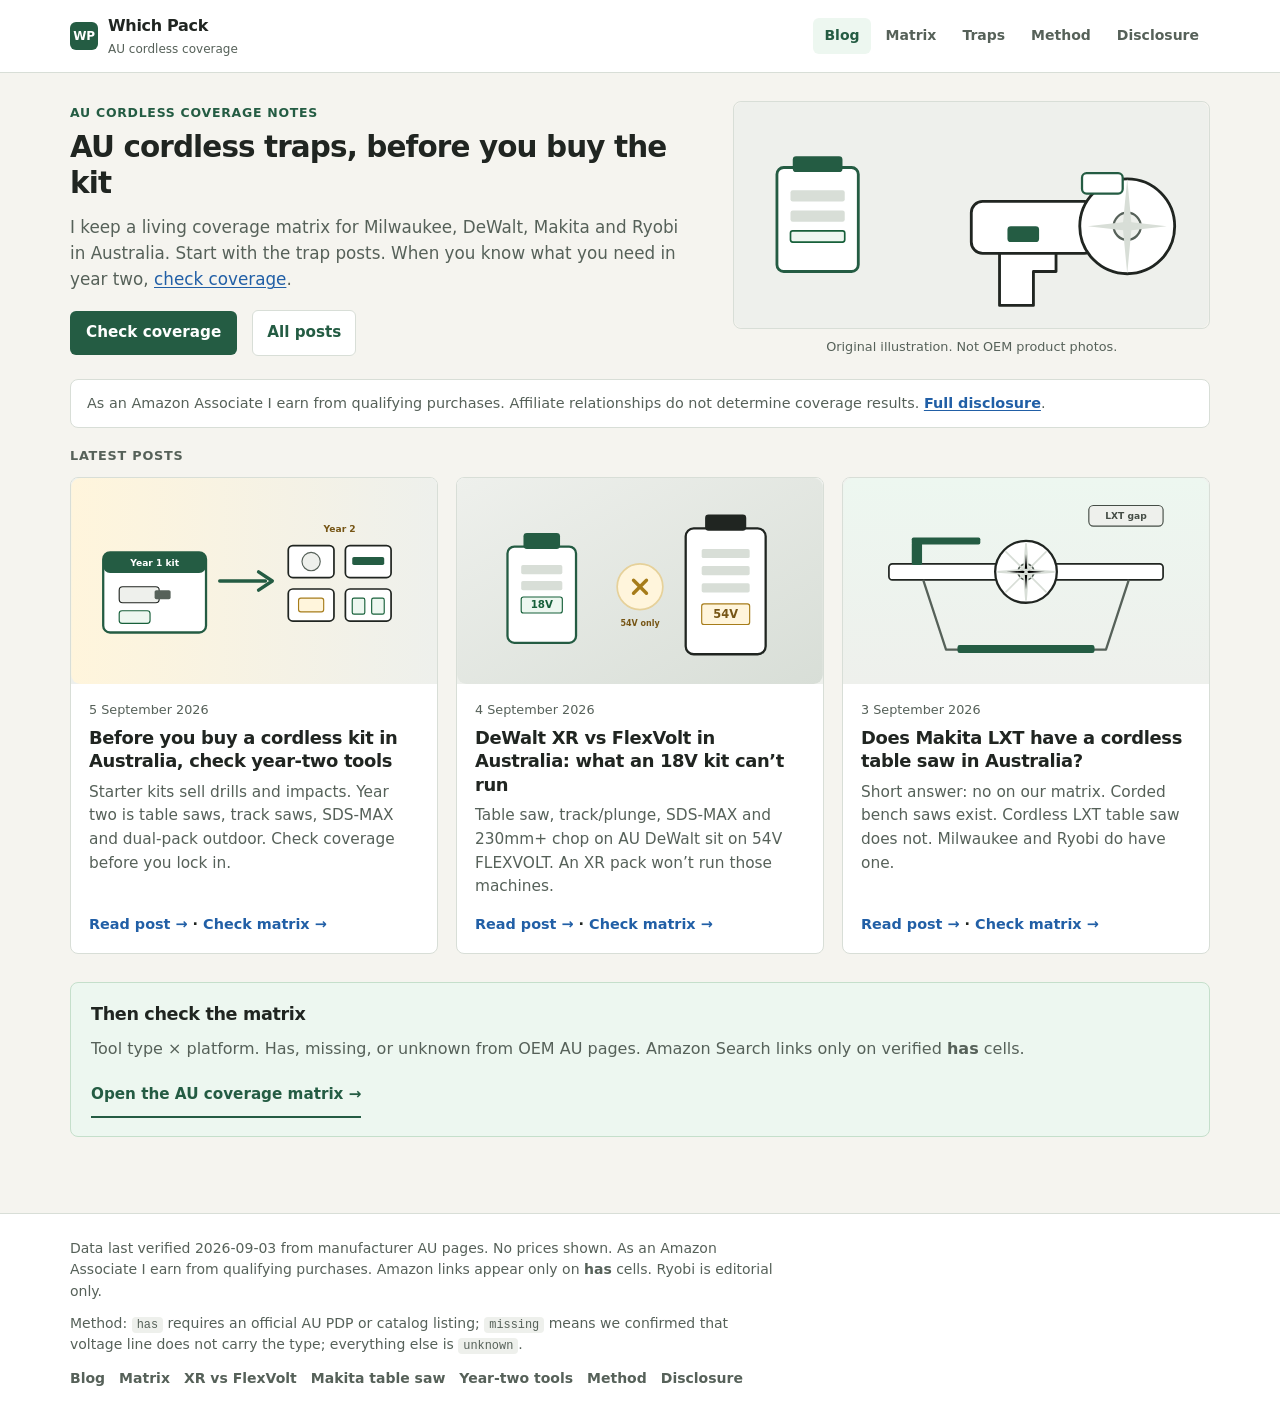
==== commit 0d027f41: "Polish blog with visual post cards and newest-first sort. Add original SVG thumbs for FlexVolt, tabl" ====
--- a/index.html
+++ b/index.html
@@ -6,21 +6,21 @@
 <meta name="viewport" content="width=device-width, initial-scale=1">
 <link rel="icon" href="favicon.svg" type="image/svg+xml">
 <link rel="stylesheet" href="styles.css">
-<title>Before you buy a kit — AU cordless platform coverage | Which Pack</title>
-<meta name="description" content="Compare Australian tool coverage across Milwaukee, DeWalt, Makita and Ryobi. See what&#x27;s verified, what&#x27;s missing and what still needs checking.">
+<title>Which Pack: AU cordless coverage traps before you buy a kit</title>
+<meta name="description" content="Plain notes on AU cordless platform traps: FlexVolt vs XR, Makita table saw gaps, and year-two tools. Then check the coverage matrix.">
 <link rel="canonical" href="https://moonoce95.github.io/which-pack/">
 <meta property="og:type" content="website">
 <meta property="og:site_name" content="Which Pack">
-<meta property="og:title" content="Before you buy a kit — AU cordless platform coverage | Which Pack">
-<meta property="og:description" content="Compare Australian tool coverage across Milwaukee, DeWalt, Makita and Ryobi. See what&#x27;s verified, what&#x27;s missing and what still needs checking.">
+<meta property="og:title" content="Which Pack: AU cordless coverage traps before you buy a kit">
+<meta property="og:description" content="Plain notes on AU cordless platform traps: FlexVolt vs XR, Makita table saw gaps, and year-two tools. Then check the coverage matrix.">
 <meta property="og:url" content="https://moonoce95.github.io/which-pack/">
 <meta property="og:image" content="https://moonoce95.github.io/which-pack/og.png">
 <meta property="og:locale" content="en_AU">
 <meta name="twitter:card" content="summary_large_image">
-<meta name="twitter:title" content="Before you buy a kit — AU cordless platform coverage | Which Pack">
-<meta name="twitter:description" content="Compare Australian tool coverage across Milwaukee, DeWalt, Makita and Ryobi. See what&#x27;s verified, what&#x27;s missing and what still needs checking.">
+<meta name="twitter:title" content="Which Pack: AU cordless coverage traps before you buy a kit">
+<meta name="twitter:description" content="Plain notes on AU cordless platform traps: FlexVolt vs XR, Makita table saw gaps, and year-two tools. Then check the coverage matrix.">
 <meta name="twitter:image" content="https://moonoce95.github.io/which-pack/og.png">
-<script type="application/ld+json">{"@context":"https://schema.org","@graph":[{"@type":"WebSite","name":"Which Pack","url":"https://moonoce95.github.io/which-pack/","description":"Australian cordless platform coverage matrix for Milwaukee, DeWalt, Makita and Ryobi.","inLanguage":"en-AU"},{"@type":"WebPage","name":"Before you buy a kit, check what else its platform can run.","url":"https://moonoce95.github.io/which-pack/","isPartOf":{"@type":"WebSite","url":"https://moonoce95.github.io/which-pack/"},"inLanguage":"en-AU"}]}</script>
+<script type="application/ld+json">{"@context":"https://schema.org","@graph":[{"@type":"WebSite","name":"Which Pack","url":"https://moonoce95.github.io/which-pack/","description":"AU cordless coverage traps and platform matrix for Milwaukee, DeWalt, Makita and Ryobi.","inLanguage":"en-AU"},{"@type":"WebPage","name":"Which Pack: AU cordless coverage traps","url":"https://moonoce95.github.io/which-pack/","isPartOf":{"@type":"WebSite","url":"https://moonoce95.github.io/which-pack/"},"inLanguage":"en-AU"}]}</script>
 </head>
 <body>
 <header class="site-header">
@@ -30,7 +30,8 @@
       <span>Which Pack<span class="brand-sub">AU cordless coverage</span></span>
     </a>
     <nav class="primary" aria-label="Primary">
-      <a href="index.html" aria-current="page">Matrix</a>
+      <a href="blog.html" aria-current="page">Blog</a>
+      <a href="matrix.html">Matrix</a>
       <a href="traps.html">Traps</a>
       <a href="method.html">Method</a>
       <a href="disclosure.html">Disclosure</a>
@@ -38,11 +39,12 @@
   </div>
 </header>
 <main class="wrap">
-  <section class="hero" aria-labelledby="hero-title">
+  <section class="hero blog-hero" aria-labelledby="home-title">
     <div class="hero-copy">
-      <h1 id="hero-title">Before you buy a kit, check what else its platform can run.</h1>
-      <p class="lede">Compare Australian tool coverage across Milwaukee, DeWalt, Makita and Ryobi. See what's verified, what's missing and what still needs checking.</p>
-      <p class="hero-actions"><a class="btn-primary" href="#controls">Choose your tools</a></p>
+      <p class="eyebrow">AU cordless coverage notes</p>
+      <h1 id="home-title">AU cordless traps, before you buy the kit</h1>
+      <p class="lede">I keep a living coverage matrix for Milwaukee, DeWalt, Makita and Ryobi in Australia. Start with the trap posts. When you know what you need in year two, <a href="matrix.html">check coverage</a>.</p>
+      <p class="hero-actions"><a class="btn-primary" href="matrix.html">Check coverage</a> <a class="btn-ghost" href="blog.html">All posts</a></p>
     </div>
     <figure class="hero-figure">
       <svg class="hero-art" viewBox="0 0 420 200" xmlns="http://www.w3.org/2000/svg" role="img" aria-label="Illustration of a generic cordless drill, battery pack and tools">
@@ -71,148 +73,69 @@
     <rect x="8" y="8" width="36" height="18" rx="4" fill="#FFF" stroke="#245C43" stroke-width="2"/>
   </g>
 </svg>
-      <figcaption>Illustration. Battery requirements vary.</figcaption>
+      <figcaption>Original illustration. Not OEM product photos.</figcaption>
     </figure>
   </section>
 
-  <aside class="callout" aria-labelledby="traps-heading">
-    <h2 id="traps-heading"><span class="badge">Important</span> Voltage &amp; FLEXVOLT traps</h2>
-    <ul>
-      <li>US chargers are typically 110–120V. AU is 230–240V. A plug adapter is not a transformer.</li>
-      <li>DeWalt AU 18V XR is the same cell family often sold as 20V MAX in the US. Local SKUs use -XJ / -XE.</li>
-      <li>DeWalt’s AU cordless table saw, track/plunge saw, SDS-MAX, and 230mm+ chop saw in this matrix are <strong>54V FLEXVOLT</strong>, not 18V XR.</li>
-      <li>Some mowers and trimmers need two 18V packs — check the notes before you buy.</li>
-      <li>Ryobi ONE+ in AU is Bunnings-exclusive. Shown for catalog honesty (not sold via our Amazon links).</li>
-    </ul>
-    <p class="callout-more"><a href="traps.html">DeWalt XR vs FlexVolt traps →</a> · <a href="makita-table-saw.html">Makita LXT table saw?</a></p>
+  <p class="disclosure-banner">As an Amazon Associate I earn from qualifying purchases. Affiliate relationships do not determine coverage results. <a href="disclosure.html">Full disclosure</a>.</p>
+
+  <h2 class="section-label">Latest posts</h2>
+<div class="post-list">
+<article class="post-card">
+  <a class="post-card-media" href="year-two-tools.html" tabindex="-1" aria-hidden="true">
+    <img src="thumbs/year-two.svg" width="640" height="360" alt="" loading="lazy" decoding="async">
+  </a>
+  <div class="post-card-body">
+    <p class="post-meta"><time datetime="2026-09-05">5 September 2026</time></p>
+    <h2 class="post-title"><a href="year-two-tools.html">Before you buy a cordless kit in Australia, check year-two tools</a></h2>
+    <p class="post-blurb">Starter kits sell drills and impacts. Year two is table saws, track saws, SDS-MAX and dual-pack outdoor. Check coverage before you lock in.</p>
+    <p class="post-more"><a href="year-two-tools.html">Read post →</a> · <a href="matrix.html">Check matrix →</a></p>
+  </div>
+</article>
+<article class="post-card">
+  <a class="post-card-media" href="traps.html" tabindex="-1" aria-hidden="true">
+    <img src="thumbs/flexvolt.svg" width="640" height="360" alt="" loading="lazy" decoding="async">
+  </a>
+  <div class="post-card-body">
+    <p class="post-meta"><time datetime="2026-09-04">4 September 2026</time></p>
+    <h2 class="post-title"><a href="traps.html">DeWalt XR vs FlexVolt in Australia: what an 18V kit can’t run</a></h2>
+    <p class="post-blurb">Table saw, track/plunge, SDS-MAX and 230mm+ chop on AU DeWalt sit on 54V FLEXVOLT. An XR pack won’t run those machines.</p>
+    <p class="post-more"><a href="traps.html">Read post →</a> · <a href="matrix.html">Check matrix →</a></p>
+  </div>
+</article>
+<article class="post-card">
+  <a class="post-card-media" href="makita-table-saw.html" tabindex="-1" aria-hidden="true">
+    <img src="thumbs/table-saw.svg" width="640" height="360" alt="" loading="lazy" decoding="async">
+  </a>
+  <div class="post-card-body">
+    <p class="post-meta"><time datetime="2026-09-03">3 September 2026</time></p>
+    <h2 class="post-title"><a href="makita-table-saw.html">Does Makita LXT have a cordless table saw in Australia?</a></h2>
+    <p class="post-blurb">Short answer: no on our matrix. Corded bench saws exist. Cordless LXT table saw does not. Milwaukee and Ryobi do have one.</p>
+    <p class="post-more"><a href="makita-table-saw.html">Read post →</a> · <a href="matrix.html">Check matrix →</a></p>
+  </div>
+</article>
+</div>
+
+  <aside class="matrix-closer" aria-labelledby="matrix-closer-title">
+    <h2 id="matrix-closer-title">Then check the matrix</h2>
+    <p>Tool type × platform. Has, missing, or unknown from OEM AU pages. Amazon Search links only on verified <strong>has</strong> cells.</p>
+    <p class="card-cta"><a class="cta-link" href="matrix.html">Open the AU coverage matrix →</a></p>
   </aside>
-
-  <p class="disclosure-banner" id="disclosure">As an Amazon Associate I earn from qualifying purchases. Affiliate relationships do not determine coverage results. <a href="disclosure.html">Full disclosure</a>.</p>
-
-  <div class="legend" aria-label="Status legend">
-    <span class="legend-title">Legend</span>
-    <span class="pill has"><span class="status-ico" aria-hidden="true">✓</span> has — AU catalog/PDP found</span>
-    <span class="pill missing"><span class="status-ico" aria-hidden="true">–</span> missing — confirmed not on that line</span>
-    <span class="pill unknown"><span class="status-ico" aria-hidden="true">?</span> unknown — not verified</span>
-  </div>
-
-  <div class="toolbar filters" id="controls" role="group" aria-label="Filter and search tools">
-    <label class="search-label" for="tool-search">Search</label>
-    <input type="search" id="tool-search" name="q" placeholder="Filter tool types…" autocomplete="off">
-    <span class="label">Show</span>
-    <button type="button" data-f="all" class="on" aria-pressed="true">All tools</button>
-    <button type="button" data-f="known" aria-pressed="false">Hide all-unknown</button>
-    <button type="button" data-f="traps" aria-pressed="false" title="Rows with a trap note">Trap notes</button>
-    <button type="button" data-f="selected" aria-pressed="false" id="btn-selected" hidden>Selected only</button>
-  </div>
-  <p class="scroll-hint">Swipe sideways on the matrix on smaller screens. Tool column stays put.</p>
-
-  <div class="table-wrap" id="table" role="region" aria-label="Platform coverage matrix" tabindex="0">
-    <table class="matrix" id="matrix">
-      <thead><tr><th scope="col">Tool type</th><th scope="col"><span class="plat-brand">Milwaukee</span><span class="plat-line">M18 · 18V</span></th><th scope="col"><span class="plat-brand">DeWalt</span><span class="plat-line">XR · 18V</span></th><th scope="col"><span class="plat-brand">DeWalt</span><span class="plat-line">FLEXVOLT · 54V</span></th><th scope="col"><span class="plat-brand">Makita</span><span class="plat-line">LXT · 18V</span></th><th scope="col"><span class="plat-brand">Ryobi</span><span class="plat-line">ONE+ · 18V</span></th><th scope="col">Notes</th></tr></thead>
-      <tbody>
-<tr class="is-trap" data-tool-id="circular_saw" data-known="1" data-trap="1"><th scope="row">Circular Saw</th><td><span class="status has"><span class="status-ico" aria-hidden="true">✓</span> has</span><div class="details"><a class="src" href="https://www.milwaukeetool.com.au/system/m18/" rel="noopener noreferrer">milwaukeetool.com.au</a> · <span class="date">2026-09-03</span></div><a class="amz" rel="sponsored nofollow noopener" href="https://www.amazon.com.au/s?k=Milwaukee+M18+%28AU%29+circular+saw&amp;tag=whichpackau-22">Amazon · Search</a></td><td><span class="status has"><span class="status-ico" aria-hidden="true">✓</span> has</span><div class="details"><span class="model">DCS570N-XE</span> · <a class="src" href="https://www.dewalt.com.au/product/dcs570n-xe/18v-xr-brushless-184mm-circular-saw-tool-only" rel="noopener noreferrer">dewalt.com.au</a> · <span class="date">2026-09-03</span></div><a class="amz" rel="sponsored nofollow noopener" href="https://www.amazon.com.au/s?k=DCS570N-XE&amp;tag=whichpackau-22">Amazon · Search</a></td><td><span class="status has"><span class="status-ico" aria-hidden="true">✓</span> has</span><div class="details"><span class="model">DCS577N-XJ</span> · <a class="src" href="https://www.dewalt.com.au/en-au/product/dcs577n-xj/54v-xr-flexvolt-190-mm-high-torque-circular-saw-tool-only" rel="noopener noreferrer">dewalt.com.au</a> · <span class="date">2026-09-03</span></div></td><td><span class="status has"><span class="status-ico" aria-hidden="true">✓</span> has</span><div class="details"><span class="model">DHS680Z</span> · <a class="src" href="https://makita.com.au/cordless/lxt-18v-36v/saws" rel="noopener noreferrer">makita.com.au</a> · <span class="date">2026-09-03</span></div><a class="amz" rel="sponsored nofollow noopener" href="https://www.amazon.com.au/s?k=DHS680Z&amp;tag=whichpackau-22">Amazon · Search</a></td><td><span class="status has"><span class="status-ico" aria-hidden="true">✓</span> has</span><div class="details"><a class="src" href="https://www.ryobi.com.au/one" rel="noopener noreferrer">ryobi.com.au</a> · <span class="date">2026-09-03</span></div></td><td class="note"><span class="trap-tag">Watch — voltage / coverage</span>Makita AU LXT circular saws visible in search-indexed category (DHS680Z etc.). Ryobi AU has Circular Saws category on ONE+ nav. DeWalt FLEXVOLT DCS577N-XJ 190mm high-torque circular confirmed (DCS578N-XE 184mm also on catalog).</td></tr>
-<tr data-tool-id="impact_wrench" data-known="1" data-trap="0"><th scope="row">Impact Wrench</th><td><span class="status has"><span class="status-ico" aria-hidden="true">✓</span> has</span><div class="details"><a class="src" href="https://www.milwaukeetool.com.au/system/m18/" rel="noopener noreferrer">milwaukeetool.com.au</a> · <span class="date">2026-09-03</span></div><a class="amz" rel="sponsored nofollow noopener" href="https://www.amazon.com.au/s?k=Milwaukee+M18+%28AU%29+impact+wrench&amp;tag=whichpackau-22">Amazon · Search</a></td><td><span class="status has"><span class="status-ico" aria-hidden="true">✓</span> has</span><div class="details"><span class="model">DCF891N-XJ</span> · <a class="src" href="https://www.dewalt.com.au/en-au/product/dcf891n-xj/18v-xr-brushless-12-hog-ring-mid-torque-impact-wrench-bare-unit" rel="noopener noreferrer">dewalt.com.au</a> · <span class="date">2026-09-03</span></div><a class="amz" rel="sponsored nofollow noopener" href="https://www.amazon.com.au/s?k=DeWalt+18V+XR+impact+wrench&amp;tag=whichpackau-22">Amazon · Search</a></td><td><span class="status unknown"><span class="status-ico" aria-hidden="true">?</span> unknown</span></td><td><span class="status has"><span class="status-ico" aria-hidden="true">✓</span> has</span><div class="details"><a class="src" href="https://makita.com.au/cordless/lxt-18v-36v/drills-fastening" rel="noopener noreferrer">makita.com.au</a> · <span class="date">2026-09-03</span></div><a class="amz" rel="sponsored nofollow noopener" href="https://www.amazon.com.au/s?k=Makita+LXT+18V+%28AU%29+impact+wrench&amp;tag=whichpackau-22">Amazon · Search</a></td><td><span class="status has"><span class="status-ico" aria-hidden="true">✓</span> has</span><div class="details"><a class="src" href="https://www.ryobi.com.au/one" rel="noopener noreferrer">ryobi.com.au</a> · <span class="date">2026-09-03</span></div></td><td class="note">Makita AU has LXT impact-wrenches category in nav (Cloudflare on hub fetch). Ryobi ONE+ nav lists Impact Wrenches.</td></tr>
-<tr class="is-trap" data-tool-id="mitre_saw" data-known="1" data-trap="1"><th scope="row">Mitre Saw</th><td><span class="status has"><span class="status-ico" aria-hidden="true">✓</span> has</span><div class="details"><span class="model">M18FMS184-0</span> · <a class="src" href="https://www.milwaukeetool.com.au/power-tools/saws/mitre-saws/M18FMS184-0.html" rel="noopener noreferrer">milwaukeetool.com.au</a> · <span class="date">2026-09-03</span></div></td><td><span class="status has"><span class="status-ico" aria-hidden="true">✓</span> has</span><div class="details"><span class="model">DCS365N-XE</span> · <a class="src" href="https://www.dewalt.com.au/en-au/product/dcs365n-xe/18v-xr-cordless-mitre-saw-tool-only" rel="noopener noreferrer">dewalt.com.au</a> · <span class="date">2026-09-03</span></div></td><td><span class="status has"><span class="status-ico" aria-hidden="true">✓</span> has</span><div class="details"><span class="model">DCS781N-XE</span> · <a class="src" href="https://www.dewalt.com.au/en-au/product/dcs781n-xe/54v-xr-flexvolt-305mm-mitre-saw-tool-only" rel="noopener noreferrer">dewalt.com.au</a> · <span class="date">2026-09-03</span></div></td><td><span class="status has"><span class="status-ico" aria-hidden="true">✓</span> has</span><div class="details"><a class="src" href="https://makita.com.au/cordless/lxt-18v-36v/saws/mitre-saws/dls600z-18v-brushless-165mm-6-1-2-compact-mitre-saw" rel="noopener noreferrer">makita.com.au</a> · <span class="date">2026-09-03</span></div></td><td><span class="status has"><span class="status-ico" aria-hidden="true">✓</span> has</span><div class="details"><a class="src" href="https://www.ryobi.com.au/products/mitre-saws/18v-one-184mm-mitre-saw-tool-only" rel="noopener noreferrer">ryobi.com.au</a> · <span class="date">2026-09-03</span></div></td><td class="note"><span class="trap-tag">Watch — voltage / coverage</span>NOT a table-saw-style voltage trap: DeWalt AU lists both an 18V XR mitre (DCS365N-XE) and 54V FLEXVOLT mitres (DCS781N-XE 305mm; DCS777N-XJ 216mm also on catalog). Milwaukee M18FMS184-0 is 18V. Makita DLS600Z is single 18V LXT (larger DLS714/DLS111/DLS211 are 18Vx2). Ryobi RMS 184mm is 18V ONE+.</td></tr>
-<tr class="is-trap" data-tool-id="jobsite_table_saw" data-known="1" data-trap="1"><th scope="row">Jobsite Table Saw</th><td><span class="status has"><span class="status-ico" aria-hidden="true">✓</span> has</span><div class="details"><span class="model">M18FTS210-0</span> · <a class="src" href="https://www.milwaukeetool.com.au/power-tools/saws/table-saws/M18FTS210-0.html" rel="noopener noreferrer">milwaukeetool.com.au</a> · <span class="date">2026-09-03</span></div></td><td><span class="status missing"><span class="status-ico" aria-hidden="true">–</span> missing</span></td><td><span class="status has"><span class="status-ico" aria-hidden="true">✓</span> has</span><div class="details"><span class="model">DCS7485N-XJ</span> · <a class="src" href="https://www.dewalt.com.au/product/dcs7485n-xj/54v-xr-flexvolt-210mm-table-saw-bare-unit" rel="noopener noreferrer">dewalt.com.au</a> · <span class="date">2026-09-03</span></div></td><td><span class="status missing"><span class="status-ico" aria-hidden="true">–</span> missing</span></td><td><span class="status has"><span class="status-ico" aria-hidden="true">✓</span> has</span><div class="details"><a class="src" href="https://www.ryobi.com.au/products/table-saws/18v-one-hptm-brushless-210mm-table-saw-tool-only" rel="noopener noreferrer">ryobi.com.au</a> · <span class="date">2026-09-03</span></div></td><td class="note"><span class="trap-tag">Watch — voltage / coverage</span>Coverage trap: DeWalt AU cordless table saw sampled is 54V FLEXVOLT DCS7485N-XJ, not 18V XR. Milwaukee AU M18FTS210-0 is 18V. Ryobi AU RTBS18X is 18V ONE+. Makita AU LXT saws catalog (band/circular/plunge/jigsaw/mitre/recip) has zero table saws; cordless LXT table-saws URL 404; AU table saws listed are corded (2704N, MLT100N).</td></tr>
-<tr class="is-trap" data-tool-id="track_saw___plunge_saw" data-known="1" data-trap="1"><th scope="row">Track / Plunge Saw</th><td><span class="status has"><span class="status-ico" aria-hidden="true">✓</span> has</span><div class="details"><span class="model">M18FPS55-0P</span> · <a class="src" href="https://www.milwaukeetool.com.au/power-tools/saws/track-saws/M18FPS55-0P.html" rel="noopener noreferrer">milwaukeetool.com.au</a> · <span class="date">2026-09-03</span></div></td><td><span class="status missing"><span class="status-ico" aria-hidden="true">–</span> missing</span></td><td><span class="status has"><span class="status-ico" aria-hidden="true">✓</span> has</span><div class="details"><span class="model">DCS520NT-XJ</span> · <a class="src" href="https://www.dewalt.com.au/en-au/product/dcs520nt-xj/54v-xr-flexvolt-165-mm-plunge-saw-tool-only" rel="noopener noreferrer">dewalt.com.au</a> · <span class="date">2026-09-03</span></div></td><td><span class="status has"><span class="status-ico" aria-hidden="true">✓</span> has</span><div class="req">Sample is 18V×2 LXT</div><div class="details"><a class="src" href="https://makita.com.au/cordless/lxt-18v-36v/saws/circular-saws/dsp600zj-18vx2-mobile-brushless-165mm-6-1-2-plunge-cut-saw" rel="noopener noreferrer">makita.com.au</a> · <span class="date">2026-09-03</span></div></td><td><span class="status has"><span class="status-ico" aria-hidden="true">✓</span> has</span><div class="details"><a class="src" href="https://www.ryobi.com.au/products/circular-saws/18v-one-hptm-brushless-165mm-track-saw-tool-only" rel="noopener noreferrer">ryobi.com.au</a> · <span class="date">2026-09-03</span></div></td><td class="note"><span class="trap-tag">Watch — voltage / coverage</span>Coverage trap like the table saw: DeWalt AU cordless track/plunge saw sampled is 54V FLEXVOLT DCS520NT-XJ (PDP Product Type: Track Saw). 18V XR line has circular saws (DCS565/DCS570/DCS571) not a plunge/track saw. Makita DSP600ZJ is 18Vx2 LXT plunge-cut saw. Milwaukee M18FPS55-0P and Ryobi RPLS18X are 18V.</td></tr>
-<tr class="is-trap" data-tool-id="wet_dry_vac___dust_extractor" data-known="1" data-trap="1"><th scope="row">Wet/Dry Vac / Dust Extractor</th><td><span class="status has"><span class="status-ico" aria-hidden="true">✓</span> has</span><div class="details"><span class="model">M18WDV-0</span> · <a class="src" href="https://www.milwaukeetool.com.au/power-tools/job-site-clean-up/vacuums/M18WDV-0.html" rel="noopener noreferrer">milwaukeetool.com.au</a> · <span class="date">2026-09-03</span></div><a class="amz" rel="sponsored nofollow noopener" href="https://www.amazon.com.au/s?k=M18WDV-0&amp;tag=whichpackau-22">Amazon · Search</a></td><td><span class="status has"><span class="status-ico" aria-hidden="true">✓</span> has</span><div class="details"><span class="model">DCV501LN-XJ</span> · <a class="src" href="https://www.dewalt.com.au/en-au/product/dcv501ln-xj/18v-xr-l-class-stick-vac-tool-only" rel="noopener noreferrer">dewalt.com.au</a> · <span class="date">2026-09-03</span></div><a class="amz" rel="sponsored nofollow noopener" href="https://www.amazon.com.au/s?k=DCV501LN-XJ&amp;tag=whichpackau-22">Amazon · Search</a></td><td><span class="status has"><span class="status-ico" aria-hidden="true">✓</span> has</span><div class="details"><span class="model">DCV586MN-XJ</span> · <a class="src" href="https://www.dewalt.com.au/en-au/product/dcv586mn-xj/54v-xr-flexvolt-m-class-wetdry-dust-extractor-tool-only" rel="noopener noreferrer">dewalt.com.au</a> · <span class="date">2026-09-03</span></div><a class="amz" rel="sponsored nofollow noopener" href="https://www.amazon.com.au/s?k=DCV586MN-XJ&amp;tag=whichpackau-22">Amazon · Search</a></td><td><span class="status has"><span class="status-ico" aria-hidden="true">✓</span> has</span><div class="details"><span class="model">DVC750LZX1</span> · <a class="src" href="https://makita.com.au/cordless/lxt-18v-36v/dust-extraction/dvc750lzx1" rel="noopener noreferrer">makita.com.au</a> · <span class="date">2026-09-03</span></div><a class="amz" rel="sponsored nofollow noopener" href="https://www.amazon.com.au/s?k=DVC750LZX1&amp;tag=whichpackau-22">Amazon · Search</a></td><td><span class="status has"><span class="status-ico" aria-hidden="true">✓</span> has</span><div class="details"><a class="src" href="https://www.ryobi.com.au/products/wet-dry-vacs/18v-one-18l-wet-dry-vacuum-tool-only" rel="noopener noreferrer">ryobi.com.au</a> · <span class="date">2026-09-03</span></div></td><td class="note"><span class="trap-tag">Watch — voltage / coverage</span>Stick vac, wet/dry vac, and dust extractor treated as one type. DeWalt AU has both an 18V XR L-class stick vac (DCV501LN-XJ) and a 54V FLEXVOLT M-class extractor (DCV586MN-XJ). DCV517N-XJ 18V wet/dry vac /product/ fetch was homepage chrome — not used. Milwaukee M18WDV-0 7.5L wet/dry. Makita DVC750LZX1 18V wet/dry extractor. Ryobi 18L ONE+ wet/dry.</td></tr>
-<tr class="is-trap" data-tool-id="angle_grinder" data-known="1" data-trap="1"><th scope="row">Angle Grinder</th><td><span class="status has"><span class="status-ico" aria-hidden="true">✓</span> has</span><div class="details"><span class="model">M18FSAG125XPDB20</span> · <a class="src" href="https://www.milwaukeetool.com.au/power-tools/metalworking/angle-grinders/M18FSAG125XPDB20.html" rel="noopener noreferrer">milwaukeetool.com.au</a> · <span class="date">2026-09-03</span></div></td><td><span class="status has"><span class="status-ico" aria-hidden="true">✓</span> has</span><div class="details"><span class="model">DCG405FN-XJ</span> · <a class="src" href="https://www.dewalt.com.au/en-au/product/dcg405fn-xj/18v-xr-brushless-125mm-flat-head-angle-grinder-tool-only" rel="noopener noreferrer">dewalt.com.au</a> · <span class="date">2026-09-03</span></div><a class="amz" rel="sponsored nofollow noopener" href="https://www.amazon.com.au/s?k=DeWalt+18V+XR+angle+grinder&amp;tag=whichpackau-22">Amazon · Search</a></td><td><span class="status has"><span class="status-ico" aria-hidden="true">✓</span> has</span><div class="details"><span class="model">DCG418N-XJ</span> · <a class="src" href="https://www.dewalt.com.au/en-au/product/dcg418n-xj/54v-xr-flexvolt-125mm-side-handle-angle-grinder-tool-only" rel="noopener noreferrer">dewalt.com.au</a> · <span class="date">2026-09-03</span></div><a class="amz" rel="sponsored nofollow noopener" href="https://www.amazon.com.au/s?k=DCG418N-XJ&amp;tag=whichpackau-22">Amazon · Search</a></td><td><span class="status has"><span class="status-ico" aria-hidden="true">✓</span> has</span><div class="details"><span class="model">DGA504Z</span> · <a class="src" href="https://makita.com.au/cordless/lxt-18v-36v/grinding-sanding-polishing/angle-grinders/dga504z-18v-mobile-brushless-125mm-slide-switch-angle-grinder" rel="noopener noreferrer">makita.com.au</a> · <span class="date">2026-09-03</span></div><a class="amz" rel="sponsored nofollow noopener" href="https://www.amazon.com.au/s?k=DGA504Z&amp;tag=whichpackau-22">Amazon · Search</a></td><td><span class="status has"><span class="status-ico" aria-hidden="true">✓</span> has</span><div class="details"><a class="src" href="https://www.ryobi.com.au/products/angle-grinders/18v-one-125mm-angle-grinder-tool-only" rel="noopener noreferrer">ryobi.com.au</a> · <span class="date">2026-09-03</span></div></td><td class="note"><span class="trap-tag">Watch — voltage / coverage</span>FLEXVOLT DCG418N-XJ 54V 125mm side-handle angle grinder confirmed via official AU PDP (previously marketing chrome only). Milwaukee M18FSAG125XPDB20, DeWalt 18V XR DCG405FN-XJ, Makita DGA504Z, Ryobi 125mm ONE+.</td></tr>
-<tr class="is-trap" data-tool-id="reciprocating_saw" data-known="1" data-trap="1"><th scope="row">Reciprocating Saw</th><td><span class="status has"><span class="status-ico" aria-hidden="true">✓</span> has</span><div class="details"><span class="model">M18FSX-0</span> · <a class="src" href="https://www.milwaukeetool.com.au/power-tools/saws/reciprocating-saws/M18FSX-0.html" rel="noopener noreferrer">milwaukeetool.com.au</a> · <span class="date">2026-09-03</span></div></td><td><span class="status has"><span class="status-ico" aria-hidden="true">✓</span> has</span><div class="details"><span class="model">DCS369N-XJ</span> · <a class="src" href="https://www.dewalt.com.au/en-au/product/dcs369n-xj/dewalt-18v-xr-brushless-compact-reciprocating-saw-tool-only" rel="noopener noreferrer">dewalt.com.au</a> · <span class="date">2026-09-03</span></div><a class="amz" rel="sponsored nofollow noopener" href="https://www.amazon.com.au/s?k=DCS369N-XJ&amp;tag=whichpackau-22">Amazon · Search</a></td><td><span class="status unknown"><span class="status-ico" aria-hidden="true">?</span> unknown</span></td><td><span class="status has"><span class="status-ico" aria-hidden="true">✓</span> has</span><div class="details"><span class="model">DJR187Z</span> · <a class="src" href="https://makita.com.au/cordless/lxt-18v-36v/saws/reciprocating-saws/djr187z-18v-mobile-brushless-recipro-saw" rel="noopener noreferrer">makita.com.au</a> · <span class="date">2026-09-03</span></div><a class="amz" rel="sponsored nofollow noopener" href="https://www.amazon.com.au/s?k=DJR187Z&amp;tag=whichpackau-22">Amazon · Search</a></td><td><span class="status has"><span class="status-ico" aria-hidden="true">✓</span> has</span><div class="details"><a class="src" href="https://www.ryobi.com.au/products/reciprocating-saws/18v-one-reciprocating-saw-tool-only" rel="noopener noreferrer">ryobi.com.au</a> · <span class="date">2026-09-03</span></div></td><td class="note"><span class="trap-tag">Watch — voltage / coverage</span>Sawzall / recipro / reciprocating treated as one type. FLEXVOLT recip not sampled this pass.</td></tr>
-<tr class="is-trap" data-tool-id="jigsaw" data-known="1" data-trap="1"><th scope="row">Jigsaw</th><td><span class="status has"><span class="status-ico" aria-hidden="true">✓</span> has</span><div class="details"><span class="model">M18FBJS-0</span> · <a class="src" href="https://www.milwaukeetool.com.au/power-tools/saws/jigsaws/M18FBJS-0.html" rel="noopener noreferrer">milwaukeetool.com.au</a> · <span class="date">2026-09-03</span></div><a class="amz" rel="sponsored nofollow noopener" href="https://www.amazon.com.au/s?k=M18FBJS-0&amp;tag=whichpackau-22">Amazon · Search</a></td><td><span class="status has"><span class="status-ico" aria-hidden="true">✓</span> has</span><div class="details"><span class="model">DCS334N-XJ</span> · <a class="src" href="https://www.dewalt.com.au/en-au/product/dcs334n-xj/18v-xr-brushless-jigsaw-tool-only" rel="noopener noreferrer">dewalt.com.au</a> · <span class="date">2026-09-03</span></div><a class="amz" rel="sponsored nofollow noopener" href="https://www.amazon.com.au/s?k=DCS334N-XJ&amp;tag=whichpackau-22">Amazon · Search</a></td><td><span class="status unknown"><span class="status-ico" aria-hidden="true">?</span> unknown</span></td><td><span class="status has"><span class="status-ico" aria-hidden="true">✓</span> has</span><div class="details"><span class="model">DJV182Z</span> · <a class="src" href="https://makita.com.au/cordless/lxt-18v-36v/saws/jigsaws/djv182z-18v-mobile-brushless-d-handle-jigsaw" rel="noopener noreferrer">makita.com.au</a> · <span class="date">2026-09-03</span></div><a class="amz" rel="sponsored nofollow noopener" href="https://www.amazon.com.au/s?k=DJV182Z&amp;tag=whichpackau-22">Amazon · Search</a></td><td><span class="status has"><span class="status-ico" aria-hidden="true">✓</span> has</span><div class="details"><a class="src" href="https://www.ryobi.com.au/products/jigsaws/18v-one-jigsaw-tool-only-0" rel="noopener noreferrer">ryobi.com.au</a> · <span class="date">2026-09-03</span></div></td><td class="note"><span class="trap-tag">Watch — voltage / coverage</span>FLEXVOLT jigsaw not sampled this pass.</td></tr>
-<tr class="is-trap" data-tool-id="rotary_hammer_(sds)" data-known="1" data-trap="1"><th scope="row">Rotary Hammer (SDS)</th><td><span class="status has"><span class="status-ico" aria-hidden="true">✓</span> has</span><div class="details"><a class="src" href="https://www.milwaukeetool.com.au/system/m18/" rel="noopener noreferrer">milwaukeetool.com.au</a> · <span class="date">2026-09-03</span></div><a class="amz" rel="sponsored nofollow noopener" href="https://www.amazon.com.au/s?k=Milwaukee+M18+%28AU%29+rotary+hammer+%28SDS%29&amp;tag=whichpackau-22">Amazon · Search</a></td><td><span class="status has"><span class="status-ico" aria-hidden="true">✓</span> has</span><div class="details"><span class="model">DCH133N-XJ</span> · <a class="src" href="https://www.dewalt.com.au/product/dch133n-xj/18v-xr-brushless-26mm-sds-plus-hammer-drill-bare-unit" rel="noopener noreferrer">dewalt.com.au</a> · <span class="date">2026-09-03</span></div><a class="amz" rel="sponsored nofollow noopener" href="https://www.amazon.com.au/s?k=DCH133N-XJ&amp;tag=whichpackau-22">Amazon · Search</a></td><td><span class="status has"><span class="status-ico" aria-hidden="true">✓</span> has</span><div class="details"><span class="model">DCH333NT-XJ</span> · <a class="src" href="https://www.dewalt.com.au/en-au/product/dch333nt-xj/54v-xr-flexvolt-brushless-30mm-sds-plus-hammer-drill-bare-tool-only" rel="noopener noreferrer">dewalt.com.au</a> · <span class="date">2026-09-03</span></div></td><td><span class="status has"><span class="status-ico" aria-hidden="true">✓</span> has</span><div class="details"><span class="model">DHR242ZJW</span> · <a class="src" href="https://makita.com.au/cordless/lxt-18v-36v/drills-fastening/rotary-hammers/dhr242zjw-18v-brushless-24mm-sds-plus-rotary-hammer" rel="noopener noreferrer">makita.com.au</a> · <span class="date">2026-09-03</span></div><a class="amz" rel="sponsored nofollow noopener" href="https://www.amazon.com.au/s?k=DHR242ZJW&amp;tag=whichpackau-22">Amazon · Search</a></td><td><span class="status has"><span class="status-ico" aria-hidden="true">✓</span> has</span><div class="details"><a class="src" href="https://www.ryobi.com.au/one" rel="noopener noreferrer">ryobi.com.au</a> · <span class="date">2026-09-03</span></div></td><td class="note"><span class="trap-tag">Watch — voltage / coverage</span>Ryobi AU ONE+ nav includes Rotary Hammer Drills (category presence, not a specific model sampled). DeWalt FLEXVOLT DCH333NT-XJ is 54V SDS-plus (distinct from the SDS-MAX row).</td></tr>
-<tr class="is-trap" data-tool-id="framing_nailer" data-known="1" data-trap="1"><th scope="row">Framing Nailer</th><td><span class="status has"><span class="status-ico" aria-hidden="true">✓</span> has</span><div class="details"><span class="model">M18FFN-0C</span> · <a class="src" href="https://www.milwaukeetool.com.au/power-tools/nailers-and-staplers/framing-nailers/M18FFN-0C.html" rel="noopener noreferrer">milwaukeetool.com.au</a> · <span class="date">2026-09-03</span></div></td><td><span class="status has"><span class="status-ico" aria-hidden="true">✓</span> has</span><div class="details"><span class="model">DCN930N-XJ</span> · <a class="src" href="https://www.dewalt.com.au/en-au/product/dcn930n-xj/18v-xr-brushless-33deg-90-mm-framing-nailer-bare-tool-only" rel="noopener noreferrer">dewalt.com.au</a> · <span class="date">2026-09-03</span></div></td><td><span class="status unknown"><span class="status-ico" aria-hidden="true">?</span> unknown</span></td><td><span class="status has"><span class="status-ico" aria-hidden="true">✓</span> has</span><div class="details"><a class="src" href="https://makita.com.au/cordless/lxt-18v-36v/drills-fastening/nailers-staplers/dbn900zk-18v-brushless-90mm-framing-nailer" rel="noopener noreferrer">makita.com.au</a> · <span class="date">2026-09-03</span></div></td><td><span class="status has"><span class="status-ico" aria-hidden="true">✓</span> has</span><div class="details"><a class="src" href="https://www.ryobi.com.au/products/framing-nailers/18v-one-hptm-brushless-30-34deg-framing-nailer-tool-only" rel="noopener noreferrer">ryobi.com.au</a> · <span class="date">2026-09-03</span></div></td><td class="note"><span class="trap-tag">Watch — voltage / coverage</span>Framing only — not finish/brad/duplex/banding. Milwaukee M18FFN-0C 30-34deg. DeWalt DCN930N-XJ 18V XR 33deg 90mm (DCN930P1-XE kit also on catalog). FLEXVOLT framing nailer not on the AU framing-nailers catalog — left unknown. Makita DBN900ZK 18V LXT (BN001GZ is 40V XGT, not this column). Ryobi RFN1830X 18V ONE+ HP.</td></tr>
-<tr class="is-trap" data-tool-id="heat_gun" data-known="1" data-trap="1"><th scope="row">Heat Gun</th><td><span class="status has"><span class="status-ico" aria-hidden="true">✓</span> has</span><div class="details"><span class="model">M18BHG-0</span> · <a class="src" href="https://www.milwaukeetool.com.au/power-tools/speciality-tools/heat-tools/M18BHG-0.html" rel="noopener noreferrer">milwaukeetool.com.au</a> · <span class="date">2026-09-03</span></div><a class="amz" rel="sponsored nofollow noopener" href="https://www.amazon.com.au/s?k=M18BHG-0&amp;tag=whichpackau-22">Amazon · Search</a></td><td><span class="status has"><span class="status-ico" aria-hidden="true">✓</span> has</span><div class="details"><span class="model">DCE530N-XJ</span> · <a class="src" href="https://www.dewalt.com.au/en-au/product/dce530n-xj/18v-xr-heat-gun-tool-only" rel="noopener noreferrer">dewalt.com.au</a> · <span class="date">2026-09-03</span></div><a class="amz" rel="sponsored nofollow noopener" href="https://www.amazon.com.au/s?k=DCE530N-XJ&amp;tag=whichpackau-22">Amazon · Search</a></td><td><span class="status unknown"><span class="status-ico" aria-hidden="true">?</span> unknown</span></td><td><span class="status has"><span class="status-ico" aria-hidden="true">✓</span> has</span><div class="details"><a class="src" href="https://makita.com.au/cordless/lxt-18v-36v/specialty/heat-guns/dhg181zk-18v-heat-gun" rel="noopener noreferrer">makita.com.au</a> · <span class="date">2026-09-03</span></div></td><td><span class="status has"><span class="status-ico" aria-hidden="true">✓</span> has</span><div class="details"><a class="src" href="https://www.ryobi.com.au/products/heat-guns/18v-one-heat-gun-tool-only" rel="noopener noreferrer">ryobi.com.au</a> · <span class="date">2026-09-03</span></div></td><td class="note"><span class="trap-tag">Watch — voltage / coverage</span>Makita AU DHG181ZK 18V Heat Gun confirmed via official LXT specialty PDP. DeWalt DCE530N-XJ 18V XR heat gun now confirmed on official AU PDP (was retailer-only). FLEXVOLT heat gun not on a sitting OEM PDP — left unknown.</td></tr>
-<tr data-tool-id="oscillating_multi-tool" data-known="1" data-trap="0"><th scope="row">Oscillating Multi-tool</th><td><span class="status has"><span class="status-ico" aria-hidden="true">✓</span> has</span><div class="details"><span class="model">M18FMT-0</span> · <a class="src" href="https://www.milwaukeetool.com.au/power-tools/carpentry/multi-tools-and-rotary-tools/M18FMT-0.html" rel="noopener noreferrer">milwaukeetool.com.au</a> · <span class="date">2026-09-03</span></div><a class="amz" rel="sponsored nofollow noopener" href="https://www.amazon.com.au/s?k=M18FMT-0&amp;tag=whichpackau-22">Amazon · Search</a></td><td><span class="status has"><span class="status-ico" aria-hidden="true">✓</span> has</span><div class="details"><span class="model">DCS356N-XJ</span> · <a class="src" href="https://www.bunnings.com.au/dewalt-18v-xr-li-ion-3-speed-oscillating-multi-tool-dcs356n-xj-skin-only_p0138926" rel="noopener noreferrer">bunnings.com.au</a> · <span class="date">2026-09-03</span></div><a class="amz" rel="sponsored nofollow noopener" href="https://www.amazon.com.au/s?k=DCS356N-XJ&amp;tag=whichpackau-22">Amazon · Search</a></td><td><span class="status unknown"><span class="status-ico" aria-hidden="true">?</span> unknown</span></td><td><span class="status has"><span class="status-ico" aria-hidden="true">✓</span> has</span><div class="details"><span class="model">DTM52ZX3</span> · <a class="src" href="https://makita.com.au/cordless/lxt-18v-36v/multi-tools/dtm52zx3-18v-brushless-multi-tool" rel="noopener noreferrer">makita.com.au</a> · <span class="date">2026-09-03</span></div><a class="amz" rel="sponsored nofollow noopener" href="https://www.amazon.com.au/s?k=DTM52ZX3&amp;tag=whichpackau-22">Amazon · Search</a></td><td><span class="status has"><span class="status-ico" aria-hidden="true">✓</span> has</span><div class="details"><a class="src" href="https://www.ryobi.com.au/one" rel="noopener noreferrer">ryobi.com.au</a> · <span class="date">2026-09-03</span></div></td><td class="note">Oscillating tool and multi-tool treated as one type. Makita AU DTM52ZX3 18V Brushless Multi-Tool confirmed via curl of official PDP (WebFetch was Cloudflare).</td></tr>
-<tr class="is-trap" data-tool-id="chainsaw" data-known="1" data-trap="1"><th scope="row">Chainsaw</th><td><span class="status has"><span class="status-ico" aria-hidden="true">✓</span> has</span><div class="details"><span class="model">M18FCHS-0</span> · <a class="src" href="https://www.milwaukeetool.com.au/outdoor-power/chainsaws/rear-handle-chainsaws/M18FCHS-0.html" rel="noopener noreferrer">milwaukeetool.com.au</a> · <span class="date">2026-09-03</span></div><a class="amz" rel="sponsored nofollow noopener" href="https://www.amazon.com.au/s?k=M18FCHS-0&amp;tag=whichpackau-22">Amazon · Search</a></td><td><span class="status has"><span class="status-ico" aria-hidden="true">✓</span> has</span><div class="details"><span class="model">DCM565N-XE</span> · <a class="src" href="https://www.dewalt.com.au/en-au/product/dcm565n-xe/18v-xr-brushless-30cm-compact-chainsaw-tool-only" rel="noopener noreferrer">dewalt.com.au</a> · <span class="date">2026-09-03</span></div><a class="amz" rel="sponsored nofollow noopener" href="https://www.amazon.com.au/s?k=DCM565N-XE&amp;tag=whichpackau-22">Amazon · Search</a></td><td><span class="status unknown"><span class="status-ico" aria-hidden="true">?</span> unknown</span></td><td><span class="status has"><span class="status-ico" aria-hidden="true">✓</span> has</span><div class="details"><span class="model">DUC254Z</span> · <a class="src" href="https://makita.com.au/outdoor-power-equipment/lxt-18v-36v/chainsaws/duc254z-18v-brushless-chainsaw-250mm-10" rel="noopener noreferrer">makita.com.au</a> · <span class="date">2026-09-03</span></div><a class="amz" rel="sponsored nofollow noopener" href="https://www.amazon.com.au/s?k=DUC254Z&amp;tag=whichpackau-22">Amazon · Search</a></td><td><span class="status has"><span class="status-ico" aria-hidden="true">✓</span> has</span><div class="details"><a class="src" href="https://www.ryobi.com.au/products/chainsaws/18v-one-hptm-brushless-12304mm-chainsaw-tool-only" rel="noopener noreferrer">ryobi.com.au</a> · <span class="date">2026-09-03</span></div></td><td class="note"><span class="trap-tag">Watch — voltage / coverage</span>Pole saws excluded. Milwaukee M18FCHS-0 is single-pack 16in; dual-pack M18F2CHS200 also listed. DeWalt DCM565N-XE is 18V XR 30cm compact. FLEXVOLT chainsaw DCMCS574 appears only on bar/chain accessory PDPs; tool PDP 404 — left unknown. Makita DUC254Z is single 18V LXT (DUC306Z/DUC400Z are 18Vx2). Ryobi 12in ONE+ HP. Amazon Lawn &amp; Garden is 5% not Tools 10%.</td></tr>
-<tr class="is-trap" data-tool-id="outdoor_string___line_trimmer" data-known="1" data-trap="1"><th scope="row">Outdoor String / Line Trimmer</th><td><span class="status has"><span class="status-ico" aria-hidden="true">✓</span> has</span><div class="req">Needs two M18 packs (sampled)</div><div class="details"><span class="model">M18F2LT802</span> · <a class="src" href="https://www.milwaukeetool.com.au/outdoor-power/line-trimmers-and-brushcutters/line-trimmers/M18F2LT802.html" rel="noopener noreferrer">milwaukeetool.com.au</a> · <span class="date">2026-09-03</span></div><a class="amz" rel="sponsored nofollow noopener" href="https://www.amazon.com.au/s?k=M18F2LT802&amp;tag=whichpackau-22">Amazon · Search</a></td><td><span class="status has"><span class="status-ico" aria-hidden="true">✓</span> has</span><div class="req">Some models need 18V×2</div><div class="details"><span class="model">DCMST561N-XE</span> · <a class="src" href="https://www.dewalt.com.au/en-au/product/dcmst561n-xe/18v-xr-brushless-string-trimmer-folding-shaft-tool-only" rel="noopener noreferrer">dewalt.com.au</a> · <span class="date">2026-09-03</span></div><a class="amz" rel="sponsored nofollow noopener" href="https://www.amazon.com.au/s?k=DCMST561N-XE&amp;tag=whichpackau-22">Amazon · Search</a></td><td><span class="status unknown"><span class="status-ico" aria-hidden="true">?</span> unknown</span></td><td><span class="status has"><span class="status-ico" aria-hidden="true">✓</span> has</span><div class="req">Some models need 18V×2</div><div class="details"><span class="model">DUR192LZ</span> · <a class="src" href="https://makita.com.au/outdoor-power-equipment/lxt-18v-36v/brushcutters/dur192lz-18v-brushless-line-trimmer" rel="noopener noreferrer">makita.com.au</a> · <span class="date">2026-09-03</span></div><a class="amz" rel="sponsored nofollow noopener" href="https://www.amazon.com.au/s?k=DUR192LZ&amp;tag=whichpackau-22">Amazon · Search</a></td><td><span class="status has"><span class="status-ico" aria-hidden="true">✓</span> has</span><div class="req">Some models need 18V×2</div><div class="details"><a class="src" href="https://www.ryobi.com.au/one" rel="noopener noreferrer">ryobi.com.au</a> · <span class="date">2026-09-03</span></div></td><td class="note"><span class="trap-tag">Watch — voltage / coverage</span>Trap: Milwaukee AU M18F2LT requires two M18 packs. Makita AU DUR192LZ is single 18V LXT (also 18Vx2 DUR368/DUR369 kits exist). Amazon Lawn &amp; Garden is 5.00% not 10.00%.</td></tr>
-<tr class="is-trap" data-tool-id="18v-platform_lawn_mower" data-known="1" data-trap="1"><th scope="row">18V-platform Lawn Mower</th><td><span class="status has"><span class="status-ico" aria-hidden="true">✓</span> has</span><div class="req">Often 18V×2 — check pack count</div><div class="details"><a class="src" href="https://www.milwaukeetool.com.au/system/m18/" rel="noopener noreferrer">milwaukeetool.com.au</a> · <span class="date">2026-09-03</span></div><a class="amz" rel="sponsored nofollow noopener" href="https://www.amazon.com.au/s?k=Milwaukee+M18+%28AU%29+18V-platform+lawn+mower&amp;tag=whichpackau-22">Amazon · Search</a></td><td><span class="status has"><span class="status-ico" aria-hidden="true">✓</span> has</span><div class="req">Often 18V×2 — check pack count</div><div class="details"><span class="model">DCMWSP156W2-XE</span> · <a class="src" href="https://www.dewalt.com.au/en-au/product/dcmwsp156w2-xe/dewalt-2x18v-xr-self-propelled-lawn-mower-2-x-8ah" rel="noopener noreferrer">dewalt.com.au</a> · <span class="date">2026-09-03</span></div><a class="amz" rel="sponsored nofollow noopener" href="https://www.amazon.com.au/s?k=DCMWSP156W2-XE&amp;tag=whichpackau-22">Amazon · Search</a></td><td><span class="status has"><span class="status-ico" aria-hidden="true">✓</span> has</span><div class="req">Often 18V×2 — check pack count</div><div class="details"><span class="model">DCMWP500N-XJ</span> · <a class="src" href="https://www.dewalt.com.au/product/dcmwp500n-xj/54v-xr-flexvolt-push-lawn-mower-tool-only" rel="noopener noreferrer">dewalt.com.au</a> · <span class="date">2026-09-03</span></div><a class="amz" rel="sponsored nofollow noopener" href="https://www.amazon.com.au/s?k=DCMWP500N-XJ&amp;tag=whichpackau-22">Amazon · Search</a></td><td><span class="status has"><span class="status-ico" aria-hidden="true">✓</span> has</span><div class="req">Often 18V×2 — check pack count</div><div class="details"><span class="model">DLM432Z</span> · <a class="src" href="https://makita.com.au/outdoor-power-equipment/lxt-18v-36v/lawn-mowers/dlm432z-18vx2-lawn-mower-430mm-17" rel="noopener noreferrer">makita.com.au</a> · <span class="date">2026-09-03</span></div><a class="amz" rel="sponsored nofollow noopener" href="https://www.amazon.com.au/s?k=DLM432Z&amp;tag=whichpackau-22">Amazon · Search</a></td><td><span class="status has"><span class="status-ico" aria-hidden="true">✓</span> has</span><div class="req">Often 18V×2 — check pack count</div><div class="details"><a class="src" href="https://www.ryobi.com.au/products/push-mowers/18v-one-hptm-brushless-37cm-lawn-mower-4ah-kit" rel="noopener noreferrer">ryobi.com.au</a> · <span class="date">2026-09-03</span></div></td><td class="note"><span class="trap-tag">Watch — voltage / coverage</span>NOT a table-saw-style voltage trap: DeWalt AU lists both a 2x18V XR mower (DCMWSP156W2-XE, Voltage 18V, two 18V XR packs) and a 54V FLEXVOLT mower (DCMWP500N-XJ). Milwaukee M18F2LM180 and Makita DLM432Z/DLM382Z are dual-pack (18Vx2). Some Ryobi mowers are 2x18V. Dual-pack vs single-pack is still a coverage trap.</td></tr>
-<tr class="is-trap" data-tool-id="metal_cut-off___chop_saw" data-known="1" data-trap="1"><th scope="row">Metal Cut-off / Chop Saw</th><td><span class="status has"><span class="status-ico" aria-hidden="true">✓</span> has</span><div class="req">Dedicated 230mm+ chop — not 76mm compact</div><div class="details"><span class="model">M18CHS355-0</span> · <a class="src" href="https://www.milwaukeetool.com.au/power-tools/metalworking/metal-cutting/M18CHS355-0.html" rel="noopener noreferrer">milwaukeetool.com.au</a> · <span class="date">2026-09-03</span></div></td><td><span class="status missing"><span class="status-ico" aria-hidden="true">–</span> missing</span><div class="req">Dedicated 230mm+ chop — not 76mm compact</div></td><td><span class="status has"><span class="status-ico" aria-hidden="true">✓</span> has</span><div class="req">Dedicated 230mm+ chop — not 76mm compact</div><div class="details"><span class="model">DCS691N-XJ</span> · <a class="src" href="https://www.dewalt.com.au/en-au/product/dcs691n-xj/54v-xr-flexvolt-230mm-cut-saw-bare-unit" rel="noopener noreferrer">dewalt.com.au</a> · <span class="date">2026-09-03</span></div></td><td><span class="status has"><span class="status-ico" aria-hidden="true">✓</span> has</span><div class="req">Dedicated 230mm+ chop — not 76mm compact</div><div class="details"><a class="src" href="https://makita.com.au/cordless/lxt-18v-36v/metal-cutting/cut-off-saws/18vx2-brushless-355mm-14-abrasive-cut-off-saw" rel="noopener noreferrer">makita.com.au</a> · <span class="date">2026-09-03</span></div></td><td><span class="status missing"><span class="status-ico" aria-hidden="true">–</span> missing</span><div class="req">Dedicated 230mm+ chop — not 76mm compact</div></td><td class="note"><span class="trap-tag">Watch — voltage / coverage</span>Type is dedicated 230mm+ abrasive chop / cut-off saw. Compact 76mm cut-off tools excluded. Milwaukee M18CHS355-0 is 355mm abrasive chop saw. Makita DLW140Z is 18Vx2 355mm abrasive cut-off. Coverage trap: DeWalt AU cordless dedicated cut-off sampled is 54V FLEXVOLT DCS691N-XJ; 18V XR DCS438N-XJ is a 76mm cut-off tool; 355mm D28730-XE is corded. Ryobi Cut Off Saws hub lists only the 18V 76mm compact cut-off tool and a 2300W 355mm corded saw — no ONE+ dedicated chop/cut-off saw.</td></tr>
-<tr class="is-trap" data-tool-id="sds-max_rotary_hammer___breaker" data-known="1" data-trap="1"><th scope="row">SDS-MAX Rotary Hammer / Breaker</th><td><span class="status has"><span class="status-ico" aria-hidden="true">✓</span> has</span><div class="req">SDS-MAX — not SDS-plus</div><div class="details"><span class="model">M18FHACO7450C</span> · <a class="src" href="https://www.milwaukeetool.com.au/power-tools/concrete/rotary-hammers/M18FHACO7450C.html" rel="noopener noreferrer">milwaukeetool.com.au</a> · <span class="date">2026-09-03</span></div></td><td><span class="status missing"><span class="status-ico" aria-hidden="true">–</span> missing</span><div class="req">SDS-MAX — not SDS-plus</div></td><td><span class="status has"><span class="status-ico" aria-hidden="true">✓</span> has</span><div class="req">SDS-MAX — not SDS-plus</div><div class="details"><span class="model">DCH614N-XJ</span> · <a class="src" href="https://www.dewalt.com.au/en-au/product/dch614n-xj/54v-xr-flexvolt-45mm-sds-max-hammer-drill-bare-unit" rel="noopener noreferrer">dewalt.com.au</a> · <span class="date">2026-09-03</span></div></td><td><span class="status has"><span class="status-ico" aria-hidden="true">✓</span> has</span><div class="req">SDS-MAX — not SDS-plus</div><div class="details"><a class="src" href="https://makita.com.au/cordless/lxt-18v-36v/drills-fastening/rotary-hammers/dhr400zkn-18vx2-brushless-40mm-sds-max-rotary-hammer" rel="noopener noreferrer">makita.com.au</a> · <span class="date">2026-09-03</span></div></td><td><span class="status missing"><span class="status-ico" aria-hidden="true">–</span> missing</span><div class="req">SDS-MAX — not SDS-plus</div></td><td class="note"><span class="trap-tag">Watch — voltage / coverage</span>Coverage trap like the table saw: DeWalt AU SDS-MAX hammers sampled are 54V FLEXVOLT (DCH614N-XJ 45mm; catalog also lists 52mm SDS-MAX and 11kg SDS MAX demolition). 18V XR rotary hammers on the same AU category are SDS-plus. Milwaukee M18FHACO7450C is M18 SDS Max (not MX FUEL). Makita DHR400ZKN is 18Vx2 LXT SDS Max. Ryobi rotary-hammer hub lists only SDS+ ONE+ hammers (R18SDS-0, RSDS18X) and a corded 1500W SDS — SDS-MAX string count 0.</td></tr>
-<tr class="is-trap" data-tool-id="portable_band_saw" data-known="1" data-trap="1"><th scope="row">Portable Band Saw</th><td><span class="status has"><span class="status-ico" aria-hidden="true">✓</span> has</span><div class="details"><span class="model">M18FBS85-0</span> · <a class="src" href="https://www.milwaukeetool.com.au/power-tools/metalworking/band-saws/M18FBS85-0.html" rel="noopener noreferrer">milwaukeetool.com.au</a> · <span class="date">2026-09-03</span></div><a class="amz" rel="sponsored nofollow noopener" href="https://www.amazon.com.au/s?k=M18FBS85-0&amp;tag=whichpackau-22">Amazon · Search</a></td><td><span class="status has"><span class="status-ico" aria-hidden="true">✓</span> has</span><div class="details"><span class="model">DCS378N-XJ</span> · <a class="src" href="https://www.dewalt.com.au/en-au/product/dcs378n-xj/18v-xr-brushless-mid-size-bandsaw-tool-only" rel="noopener noreferrer">dewalt.com.au</a> · <span class="date">2026-09-03</span></div><a class="amz" rel="sponsored nofollow noopener" href="https://www.amazon.com.au/s?k=DCS378N-XJ&amp;tag=whichpackau-22">Amazon · Search</a></td><td><span class="status unknown"><span class="status-ico" aria-hidden="true">?</span> unknown</span></td><td><span class="status has"><span class="status-ico" aria-hidden="true">✓</span> has</span><div class="details"><span class="model">DPB183Z</span> · <a class="src" href="https://makita.com.au/cordless/lxt-18v-36v/saws/band-saws/dpb183z-18v-brushless-band-saw" rel="noopener noreferrer">makita.com.au</a> · <span class="date">2026-09-03</span></div><a class="amz" rel="sponsored nofollow noopener" href="https://www.amazon.com.au/s?k=DPB183Z&amp;tag=whichpackau-22">Amazon · Search</a></td><td><span class="status unknown"><span class="status-ico" aria-hidden="true">?</span> unknown</span></td><td class="note"><span class="trap-tag">Watch — voltage / coverage</span>Handheld/portable band saw. Not compact banding nailer. Milwaukee M18FBS85-0 compact band saw. DeWalt DCS378N-XJ 18V XR mid-size bandsaw. FLEXVOLT band saw not sampled — unknown. Makita DPB183Z 18V LXT. Ryobi 18V ONE+ 63mm band saw (RBDS18) appears on support.ryobi.com.au only; ryobi.com.au product PDPs 403/404 — left unknown, not has.</td></tr>
-<tr class="is-trap" data-tool-id="drain_snake___drain_cleaner" data-known="1" data-trap="1"><th scope="row">Drain Snake / Drain Cleaner</th><td><span class="status has"><span class="status-ico" aria-hidden="true">✓</span> has</span><div class="details"><span class="model">M18FDCPF8-0C</span> · <a class="src" href="https://www.milwaukeetool.com.au/power-tools/plumbing/drain-cleaning/M18FDCPF8-0C.html" rel="noopener noreferrer">milwaukeetool.com.au</a> · <span class="date">2026-09-03</span></div><a class="amz" rel="sponsored nofollow noopener" href="https://www.amazon.com.au/s?k=M18FDCPF8-0C&amp;tag=whichpackau-22">Amazon · Search</a></td><td><span class="status has"><span class="status-ico" aria-hidden="true">✓</span> has</span><div class="details"><span class="model">DCD200N-XJ</span> · <a class="src" href="https://www.dewalt.com.au/product/dcd200n-xj/18v-xr-brushless-drain-cleaner-bare-unit" rel="noopener noreferrer">dewalt.com.au</a> · <span class="date">2026-09-03</span></div><a class="amz" rel="sponsored nofollow noopener" href="https://www.amazon.com.au/s?k=DCD200N-XJ&amp;tag=whichpackau-22">Amazon · Search</a></td><td><span class="status unknown"><span class="status-ico" aria-hidden="true">?</span> unknown</span></td><td><span class="status unknown"><span class="status-ico" aria-hidden="true">?</span> unknown</span></td><td><span class="status has"><span class="status-ico" aria-hidden="true">✓</span> has</span><div class="details"><a class="src" href="https://www.ryobi.com.au/products/drain-snakes-augers/18v-one-76m-drain-auger-tool-only" rel="noopener noreferrer">ryobi.com.au</a> · <span class="date">2026-09-03</span></div></td><td class="note"><span class="trap-tag">Watch — voltage / coverage</span>Milwaukee AU also lists drum machines and chain snake. DeWalt AU DCD200N-XJ is 18V XR (one /product/ fetch is a JS homepage shell). Ryobi AU RDA1825 18V ONE+ 7.6m Drain Auger PDP confirmed. Makita LXT AU search for drain returned no product cards — left unknown (not missing). FLEXVOLT drain snake not found — left unknown.</td></tr>
-<tr data-tool-id="grease_gun" data-known="1" data-trap="0"><th scope="row">Grease Gun</th><td><span class="status has"><span class="status-ico" aria-hidden="true">✓</span> has</span><div class="details"><a class="src" href="https://www.milwaukeetool.com.au/system/m18/" rel="noopener noreferrer">milwaukeetool.com.au</a> · <span class="date">2026-09-03</span></div><a class="amz" rel="sponsored nofollow noopener" href="https://www.amazon.com.au/s?k=Milwaukee+M18+%28AU%29+grease+gun&amp;tag=whichpackau-22">Amazon · Search</a></td><td><span class="status unknown"><span class="status-ico" aria-hidden="true">?</span> unknown</span></td><td><span class="status unknown"><span class="status-ico" aria-hidden="true">?</span> unknown</span></td><td><span class="status has"><span class="status-ico" aria-hidden="true">✓</span> has</span><div class="details"><span class="model">DGP180ZBK</span> · <a class="src" href="https://makita.com.au/cordless/lxt-18v-36v/applicators/grease-guns/dgp180zbk-18v-grease-gun" rel="noopener noreferrer">makita.com.au</a> · <span class="date">2026-09-03</span></div><a class="amz" rel="sponsored nofollow noopener" href="https://www.amazon.com.au/s?k=DGP180ZBK&amp;tag=whichpackau-22">Amazon · Search</a></td><td><span class="status has"><span class="status-ico" aria-hidden="true">✓</span> has</span><div class="details"><a class="src" href="https://www.ryobi.com.au/products/grease-guns/18v-one-grease-gun-tool-only" rel="noopener noreferrer">ryobi.com.au</a> · <span class="date">2026-09-03</span></div></td><td class="note">DeWalt AU DCGG581N-XE appears in search index as 18V XR 450g grease gun but official /product/ fetch returned homepage chrome and /en-au/product/ 404 — left unknown, not has.</td></tr>
-<tr data-tool-id="caulk___adhesive_gun" data-known="1" data-trap="0"><th scope="row">Caulk / Adhesive Gun</th><td><span class="status has"><span class="status-ico" aria-hidden="true">✓</span> has</span><div class="details"><span class="model">C18PCG-0</span> · <a class="src" href="https://www.milwaukeetool.com.au/power-tools/speciality-tools/caulking-guns/C18PCG-0.html" rel="noopener noreferrer">milwaukeetool.com.au</a> · <span class="date">2026-09-03</span></div><a class="amz" rel="sponsored nofollow noopener" href="https://www.amazon.com.au/s?k=C18PCG-0&amp;tag=whichpackau-22">Amazon · Search</a></td><td><span class="status unknown"><span class="status-ico" aria-hidden="true">?</span> unknown</span></td><td><span class="status unknown"><span class="status-ico" aria-hidden="true">?</span> unknown</span></td><td><span class="status has"><span class="status-ico" aria-hidden="true">✓</span> has</span><div class="details"><span class="model">DCG180Z</span> · <a class="src" href="https://makita.com.au/cordless/lxt-18v-36v/applicators/caulking-guns/dcg180z-18v-mobile-300ml-caulking-gun" rel="noopener noreferrer">makita.com.au</a> · <span class="date">2026-09-03</span></div><a class="amz" rel="sponsored nofollow noopener" href="https://www.amazon.com.au/s?k=DCG180Z&amp;tag=whichpackau-22">Amazon · Search</a></td><td><span class="status has"><span class="status-ico" aria-hidden="true">✓</span> has</span><div class="details"><a class="src" href="https://www.ryobi.com.au/products/caulking-guns/18v-one-caulking-gun-tool-only" rel="noopener noreferrer">ryobi.com.au</a> · <span class="date">2026-09-03</span></div></td><td class="note">DeWalt AU DCE580D1-XE appears in search index as 18V XR 600ml caulk gun but /en-au/product/ 404 and /product/ historically JS-shelled — left unknown, not has.</td></tr>
-<tr data-tool-id="press_tool_(copper_pex)" data-known="1" data-trap="0"><th scope="row">Press Tool (copper/PEX)</th><td><span class="status has"><span class="status-ico" aria-hidden="true">✓</span> has</span><div class="details"><span class="model">M18ONEBLHPT-0</span> · <a class="src" href="https://www.milwaukeetool.com.au/power-tools/plumbing/press-tools/M18ONEBLHPT-0.html" rel="noopener noreferrer">milwaukeetool.com.au</a> · <span class="date">2026-09-03</span></div><a class="amz" rel="sponsored nofollow noopener" href="https://www.amazon.com.au/s?k=M18ONEBLHPT-0&amp;tag=whichpackau-22">Amazon · Search</a></td><td><span class="status unknown"><span class="status-ico" aria-hidden="true">?</span> unknown</span></td><td><span class="status unknown"><span class="status-ico" aria-hidden="true">?</span> unknown</span></td><td><span class="status unknown"><span class="status-ico" aria-hidden="true">?</span> unknown</span></td><td><span class="status unknown"><span class="status-ico" aria-hidden="true">?</span> unknown</span></td><td class="note">Copper/PEX jaw press, not caulk gun or electrical crimper. Milwaukee M18ONEBLHPT-0 FORCE LOGIC press confirmed. DeWalt DCE200/DCE210 guessed slugs 404; plumbing hub 404 — unknown. Makita LXT applicators catalog lists caulk and grease guns only — press not confirmed, left unknown not missing. Ryobi press PDP not found — unknown.</td></tr>
-<tr data-tool-id="compact_banding_nailer" data-known="0" data-trap="0"><th scope="row">Compact Banding Nailer</th><td><span class="status unknown"><span class="status-ico" aria-hidden="true">?</span> unknown</span></td><td><span class="status unknown"><span class="status-ico" aria-hidden="true">?</span> unknown</span></td><td><span class="status unknown"><span class="status-ico" aria-hidden="true">?</span> unknown</span></td><td><span class="status unknown"><span class="status-ico" aria-hidden="true">?</span> unknown</span></td><td><span class="status unknown"><span class="status-ico" aria-hidden="true">?</span> unknown</span></td><td class="note">No OEM PDP titled compact banding nailer found. Do not equate with Milwaukee duplex nailer (US 2844-21, AU M18FDN0C), compact band saw, or framing/finish nailers.</td></tr>
-      </tbody>
-    </table>
-  </div>
-
-  <p class="meta-row">
-    <span>Updated 2026-09-03</span>
-    <span>24 tool types × 5 platforms</span>
-    <span>Works with JavaScript off</span>
-  </p>
 </main>
 <footer class="site-footer">
   <div class="footer-inner">
     <p>Data last verified 2026-09-03 from manufacturer AU pages. No prices shown. As an Amazon Associate I earn from qualifying purchases. Amazon links appear only on <strong>has</strong> cells. Ryobi is editorial only.</p>
     <p>Method: <code>has</code> requires an official AU PDP or catalog listing; <code>missing</code> means we confirmed that voltage line does not carry the type; everything else is <code>unknown</code>.</p>
     <div class="footer-nav">
-      <a href="method.html">Method</a>
+      <a href="blog.html">Blog</a>
+      <a href="matrix.html">Matrix</a>
       <a href="traps.html">XR vs FlexVolt</a>
       <a href="makita-table-saw.html">Makita table saw</a>
+      <a href="year-two-tools.html">Year-two tools</a>
+      <a href="method.html">Method</a>
       <a href="disclosure.html">Disclosure</a>
     </div>
   </div>
 </footer>
-<script>
-(function () {
-  var buttons = document.querySelectorAll('[data-f]');
-  var rows = Array.prototype.slice.call(document.querySelectorAll('#matrix tbody tr'));
-  var search = document.getElementById('tool-search');
-  var btnSelected = document.getElementById('btn-selected');
-  var mode = 'all';
-  var selected = {};
-
-  rows.forEach(function (tr) {
-    var th = tr.querySelector('th[scope="row"]');
-    if (!th) return;
-    var cb = document.createElement('input');
-    cb.type = 'checkbox';
-    cb.className = 'pick';
-    cb.title = 'Select tool';
-    cb.setAttribute('aria-label', 'Select ' + th.textContent);
-    cb.addEventListener('change', function () {
-      var id = tr.getAttribute('data-tool-id');
-      if (cb.checked) selected[id] = true; else delete selected[id];
-      btnSelected.hidden = Object.keys(selected).length === 0;
-      if (mode === 'selected') apply();
-    });
-    th.insertBefore(cb, th.firstChild);
-  });
-
-  function apply() {
-    var q = (search && search.value || '').trim().toLowerCase();
-    rows.forEach(function (tr) {
-      var show = true;
-      if (mode === 'known') show = tr.getAttribute('data-known') === '1';
-      if (mode === 'traps') show = tr.getAttribute('data-trap') === '1';
-      if (mode === 'selected') show = !!selected[tr.getAttribute('data-tool-id')];
-      if (q) {
-        var name = (tr.querySelector('th[scope="row"]') || {}).textContent || '';
-        if (name.toLowerCase().indexOf(q) === -1) show = false;
-      }
-      if (show) tr.removeAttribute('hidden');
-      else tr.setAttribute('hidden', '');
-    });
-  }
-
-  buttons.forEach(function (b) {
-    b.addEventListener('click', function () {
-      buttons.forEach(function (x) {
-        x.classList.remove('on');
-        x.setAttribute('aria-pressed', 'false');
-      });
-      b.classList.add('on');
-      b.setAttribute('aria-pressed', 'true');
-      mode = b.getAttribute('data-f');
-      apply();
-    });
-  });
-  if (search) search.addEventListener('input', apply);
-})();
-</script>
 </body>
 </html>
--- a/styles.css
+++ b/styles.css
@@ -608,3 +608,157 @@
   .page-hero { margin-bottom: 8px; }
   .footer-inner { padding: 20px 14px 32px; }
 }
+
+/* Blog-led homepage + visual post cards */
+.btn-ghost {
+  display: inline-block;
+  margin-left: 10px;
+  color: var(--accent) !important;
+  text-decoration: none;
+  font-weight: 600;
+  font-size: 0.95rem;
+  padding: 10px 14px;
+  border-radius: var(--radius-ctrl);
+  border: 1px solid var(--border);
+  background: var(--surface);
+}
+.btn-ghost:hover { border-color: var(--accent); }
+.eyebrow {
+  margin: 0 0 8px;
+  font-size: 0.78rem;
+  font-weight: 700;
+  letter-spacing: 0.06em;
+  text-transform: uppercase;
+  color: var(--accent);
+}
+.blog-hero { margin-bottom: 22px; }
+.blog-index-hero { margin-bottom: 8px; }
+.section-label {
+  font-size: 0.8rem;
+  text-transform: uppercase;
+  letter-spacing: 0.06em;
+  color: var(--secondary);
+  margin: 8px 0 12px;
+  font-weight: 700;
+}
+.post-list {
+  display: grid;
+  grid-template-columns: repeat(auto-fit, minmax(280px, 1fr));
+  gap: 18px;
+  margin: 0 0 28px;
+}
+.post-card {
+  background: var(--surface);
+  border: 1px solid var(--border);
+  border-radius: var(--radius);
+  overflow: hidden;
+  display: flex;
+  flex-direction: column;
+  height: 100%;
+  transition: border-color 0.15s ease, box-shadow 0.15s ease;
+}
+.post-card:hover {
+  border-color: #B7C4B8;
+  box-shadow: 0 6px 18px rgba(32, 37, 33, 0.06);
+}
+.post-card-media {
+  display: block;
+  background: var(--miss-fill);
+  aspect-ratio: 16 / 9;
+  overflow: hidden;
+}
+.post-card-media img {
+  width: 100%;
+  height: 100%;
+  object-fit: cover;
+}
+.post-card-body {
+  padding: 16px 18px 18px;
+  display: flex;
+  flex-direction: column;
+  flex: 1;
+}
+.post-meta {
+  margin: 0 0 6px;
+  font-size: 0.8rem;
+  color: var(--secondary);
+}
+.post-title {
+  margin: 0 0 8px;
+  font-size: 1.12rem;
+  letter-spacing: -0.02em;
+  line-height: 1.3;
+  font-weight: 700;
+}
+.post-title a {
+  color: var(--text);
+  text-decoration: none;
+}
+.post-title a:hover { color: var(--accent); }
+.post-blurb {
+  margin: 0;
+  color: var(--secondary);
+  font-size: 0.96rem;
+  flex: 1;
+}
+.post-more {
+  margin: 14px 0 0;
+  font-size: 0.9rem;
+  font-weight: 600;
+}
+.post-more a { text-decoration: none; }
+.post-featured {
+  margin: 0 0 22px;
+  background: var(--surface);
+  border: 1px solid var(--border);
+  border-radius: var(--radius);
+  overflow: hidden;
+}
+.post-featured img {
+  width: 100%;
+  height: auto;
+  aspect-ratio: 16 / 9;
+  object-fit: cover;
+  background: var(--miss-fill);
+}
+.post-featured figcaption {
+  margin: 0;
+  padding: 8px 12px 10px;
+  font-size: 0.78rem;
+  color: var(--secondary);
+}
+.article .article-hero h1 { margin-bottom: 10px; }
+.article .card { margin-bottom: 14px; }
+.matrix-closer {
+  background: var(--has-fill);
+  border: 1px solid #C5DFCB;
+  border-radius: var(--radius);
+  padding: 18px 20px;
+  margin: 8px 0 12px;
+}
+.matrix-closer h2 {
+  margin: 0 0 8px;
+  font-size: 1.1rem;
+  letter-spacing: -0.02em;
+}
+.matrix-closer p { margin: 0; color: var(--secondary); }
+.matrix-closer .card-cta { margin-top: 10px; }
+.hero-compact { margin-bottom: 20px; }
+@media (max-width: 720px) {
+  .post-list { grid-template-columns: 1fr; gap: 14px; }
+}
+@media (max-width: 600px) {
+  .btn-ghost {
+    display: inline-flex;
+    margin: 10px 0 0;
+    min-height: 44px;
+    align-items: center;
+  }
+  .post-card-body { padding: 14px 14px 16px; }
+  .post-title { font-size: 1.05rem; }
+  .post-more a {
+    display: inline-flex;
+    align-items: center;
+    min-height: 40px;
+  }
+}
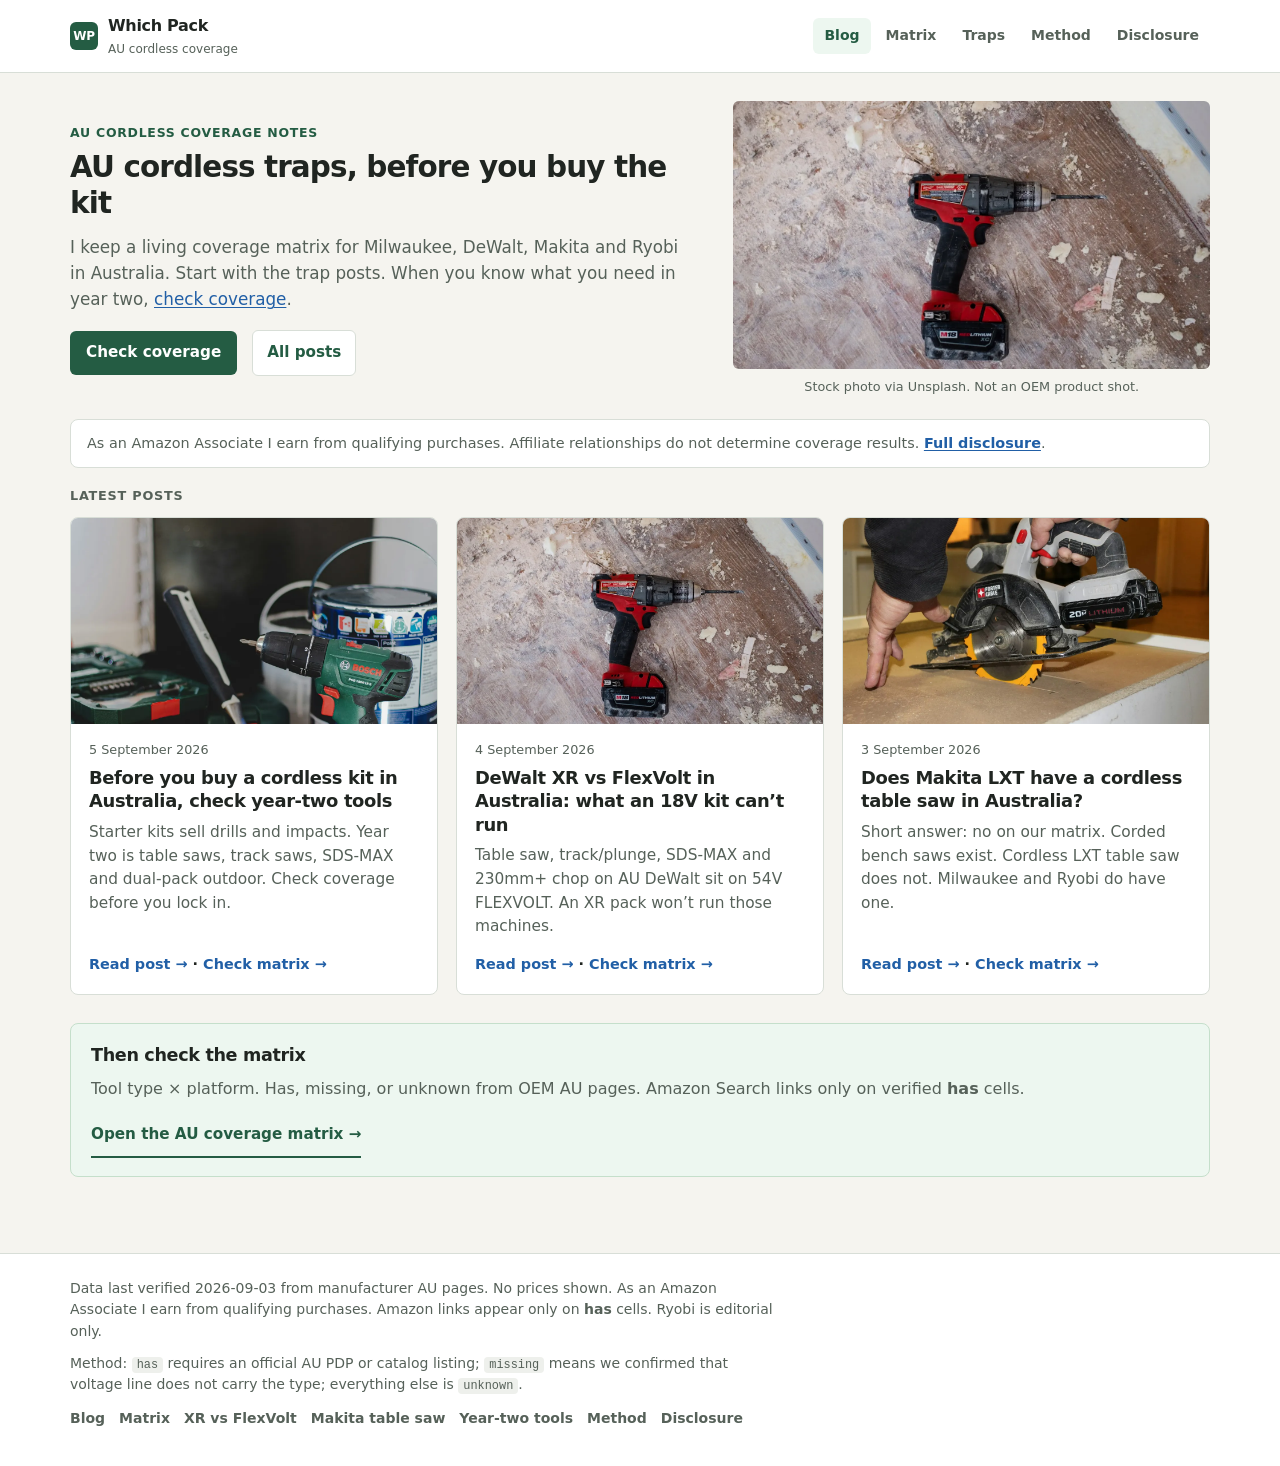
==== commit ce4b3c63: "Use Unsplash stock photos for blog cards and featured images. Replace SVG-only thumbnails with hoste" ====
--- a/index.html
+++ b/index.html
@@ -47,33 +47,11 @@
       <p class="hero-actions"><a class="btn-primary" href="matrix.html">Check coverage</a> <a class="btn-ghost" href="blog.html">All posts</a></p>
     </div>
     <figure class="hero-figure">
-      <svg class="hero-art" viewBox="0 0 420 200" xmlns="http://www.w3.org/2000/svg" role="img" aria-label="Illustration of a generic cordless drill, battery pack and tools">
-  <rect x="0" y="0" width="420" height="200" rx="8" fill="#EEF0EC"/>
-  <!-- battery pack -->
-  <rect x="38" y="58" width="72" height="92" rx="6" fill="#FFF" stroke="#245C43" stroke-width="2.5"/>
-  <rect x="52" y="48" width="44" height="14" rx="3" fill="#245C43"/>
-  <rect x="50" y="78" width="48" height="10" rx="2" fill="#D8DED7"/>
-  <rect x="50" y="96" width="48" height="10" rx="2" fill="#D8DED7"/>
-  <rect x="50" y="114" width="48" height="10" rx="2" fill="#EDF7F0" stroke="#17603A" stroke-width="1.5"/>
-  <!-- drill body -->
-  <g transform="translate(140,40)">
-    <rect x="70" y="48" width="110" height="46" rx="10" fill="#FFF" stroke="#202521" stroke-width="2.5"/>
-    <rect x="168" y="58" width="48" height="26" rx="6" fill="#566159"/>
-    <circle cx="205" cy="71" r="18" fill="none" stroke="#202521" stroke-width="3"/>
-    <circle cx="205" cy="71" r="8" fill="#D8DED7"/>
-    <path d="M95 94 L95 140 L125 140 L125 110 L145 110 L145 94 Z" fill="#FFF" stroke="#202521" stroke-width="2.5" stroke-linejoin="round"/>
-    <rect x="102" y="70" width="28" height="14" rx="3" fill="#245C43"/>
-  </g>
-  <!-- circular saw silhouette -->
-  <g transform="translate(300,55)">
-    <circle cx="48" cy="55" r="42" fill="#FFF" stroke="#202521" stroke-width="2.5"/>
-    <circle cx="48" cy="55" r="12" fill="#EEF0EC" stroke="#566159" stroke-width="2"/>
-    <path d="M48 13 L52 55 L48 97 L44 55 Z" fill="#D8DED7"/>
-    <path d="M13 55 L48 59 L83 55 L48 51 Z" fill="#D8DED7"/>
-    <rect x="8" y="8" width="36" height="18" rx="4" fill="#FFF" stroke="#245C43" stroke-width="2"/>
-  </g>
-</svg>
-      <figcaption>Original illustration. Not OEM product photos.</figcaption>
+      <picture>
+        <source srcset="images/flexvolt.webp" type="image/webp">
+        <img class="hero-photo" src="images/flexvolt.jpg" width="1280" height="720" alt="Cordless drill with battery pack on a jobsite floor" loading="eager" decoding="async">
+      </picture>
+      <figcaption>Stock photo via Unsplash. Not an OEM product shot.</figcaption>
     </figure>
   </section>
 
@@ -83,7 +61,10 @@
 <div class="post-list">
 <article class="post-card">
   <a class="post-card-media" href="year-two-tools.html" tabindex="-1" aria-hidden="true">
-    <img src="thumbs/year-two.svg" width="640" height="360" alt="" loading="lazy" decoding="async">
+    <picture>
+      <source srcset="images/year-two.webp" type="image/webp">
+      <img src="images/year-two.jpg" width="1280" height="720" alt="" loading="lazy" decoding="async">
+    </picture>
   </a>
   <div class="post-card-body">
     <p class="post-meta"><time datetime="2026-09-05">5 September 2026</time></p>
@@ -94,7 +75,10 @@
 </article>
 <article class="post-card">
   <a class="post-card-media" href="traps.html" tabindex="-1" aria-hidden="true">
-    <img src="thumbs/flexvolt.svg" width="640" height="360" alt="" loading="lazy" decoding="async">
+    <picture>
+      <source srcset="images/flexvolt.webp" type="image/webp">
+      <img src="images/flexvolt.jpg" width="1280" height="720" alt="" loading="lazy" decoding="async">
+    </picture>
   </a>
   <div class="post-card-body">
     <p class="post-meta"><time datetime="2026-09-04">4 September 2026</time></p>
@@ -105,7 +89,10 @@
 </article>
 <article class="post-card">
   <a class="post-card-media" href="makita-table-saw.html" tabindex="-1" aria-hidden="true">
-    <img src="thumbs/table-saw.svg" width="640" height="360" alt="" loading="lazy" decoding="async">
+    <picture>
+      <source srcset="images/table-saw.webp" type="image/webp">
+      <img src="images/table-saw.jpg" width="1280" height="720" alt="" loading="lazy" decoding="async">
+    </picture>
   </a>
   <div class="post-card-body">
     <p class="post-meta"><time datetime="2026-09-03">3 September 2026</time></p>
--- a/styles.css
+++ b/styles.css
@@ -667,10 +667,24 @@
   aspect-ratio: 16 / 9;
   overflow: hidden;
 }
+.post-card-media picture,
+.post-featured picture {
+  display: block;
+  width: 100%;
+  height: 100%;
+}
 .post-card-media img {
   width: 100%;
   height: 100%;
   object-fit: cover;
+}
+.hero-figure .hero-photo {
+  width: 100%;
+  height: auto;
+  aspect-ratio: 16 / 9;
+  object-fit: cover;
+  border-radius: calc(var(--radius) - 2px);
+  background: var(--miss-fill);
 }
 .post-card-body {
   padding: 16px 18px 18px;
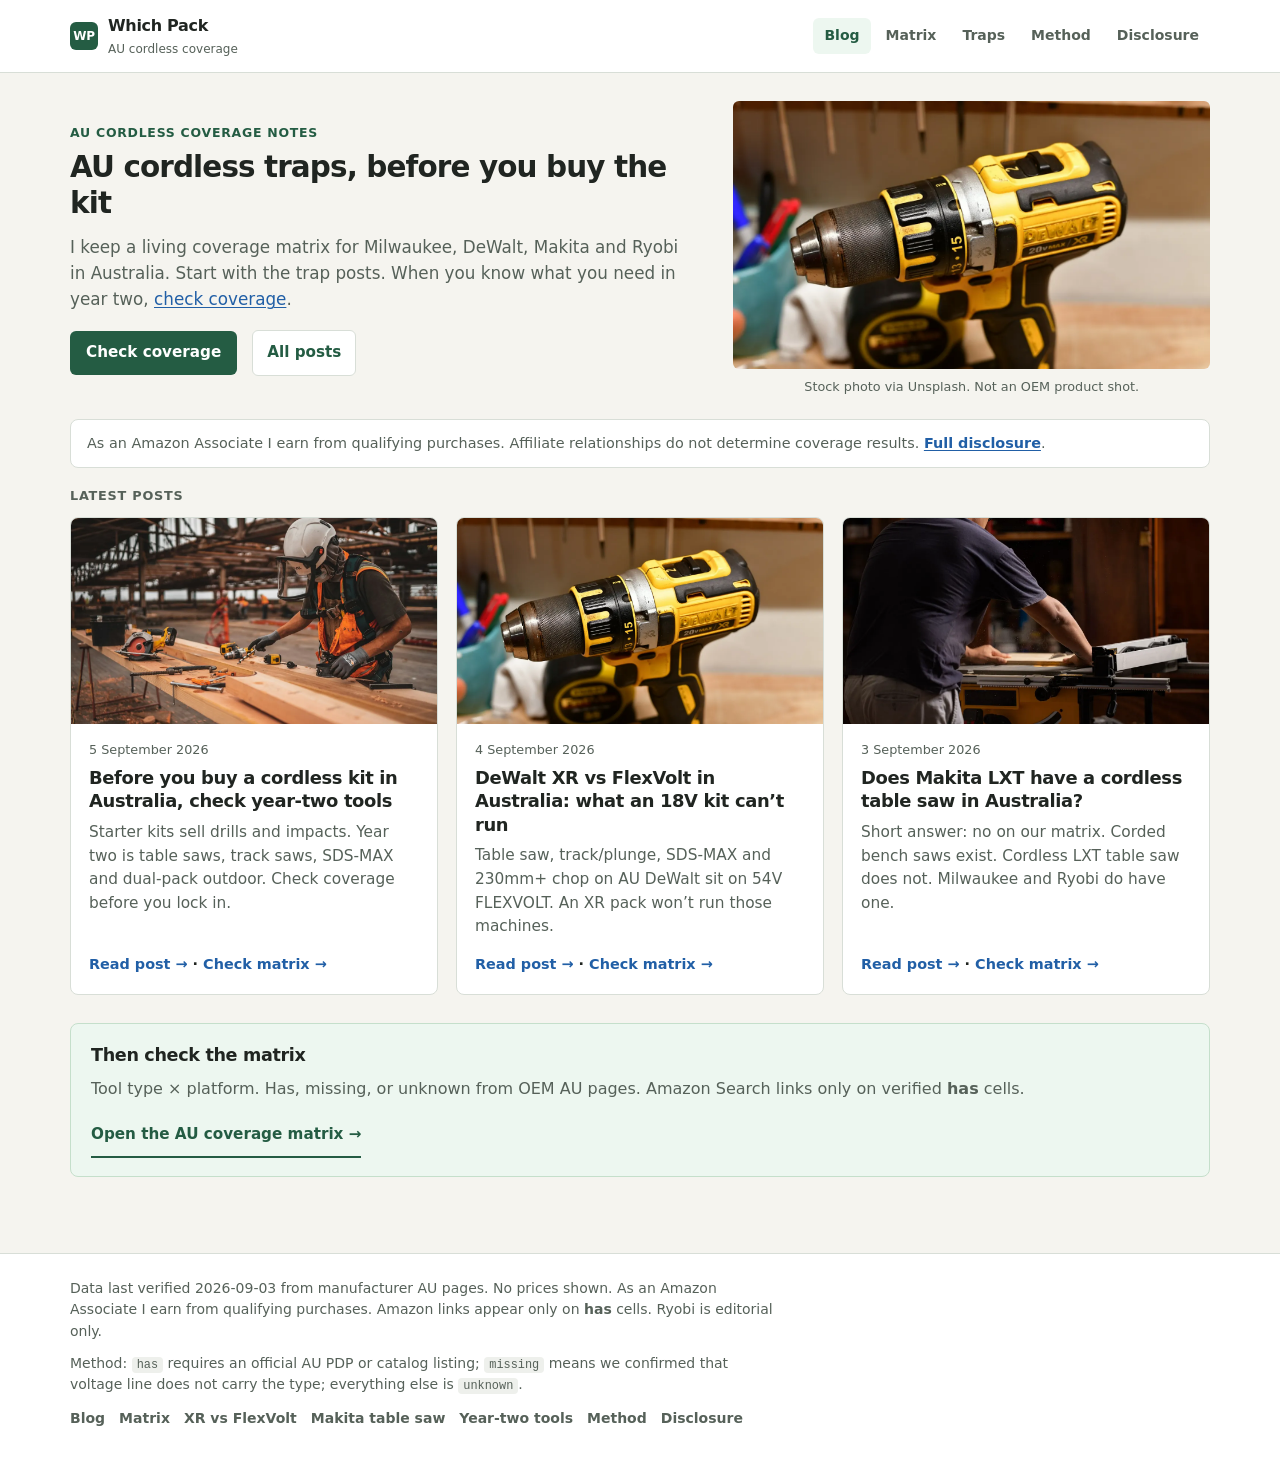
==== commit d3ad78f5: "Fix blog card photos: DeWalt XR, jobsite table saw, year-two kit. Replace wrong-brand FlexVolt/hero " ====
--- a/index.html
+++ b/index.html
@@ -49,7 +49,7 @@
     <figure class="hero-figure">
       <picture>
         <source srcset="images/flexvolt.webp" type="image/webp">
-        <img class="hero-photo" src="images/flexvolt.jpg" width="1280" height="720" alt="Cordless drill with battery pack on a jobsite floor" loading="eager" decoding="async">
+        <img class="hero-photo" src="images/flexvolt.jpg" width="1280" height="720" alt="Yellow and black DeWalt 20V MAX XR cordless drill on a workbench" loading="eager" decoding="async">
       </picture>
       <figcaption>Stock photo via Unsplash. Not an OEM product shot.</figcaption>
     </figure>
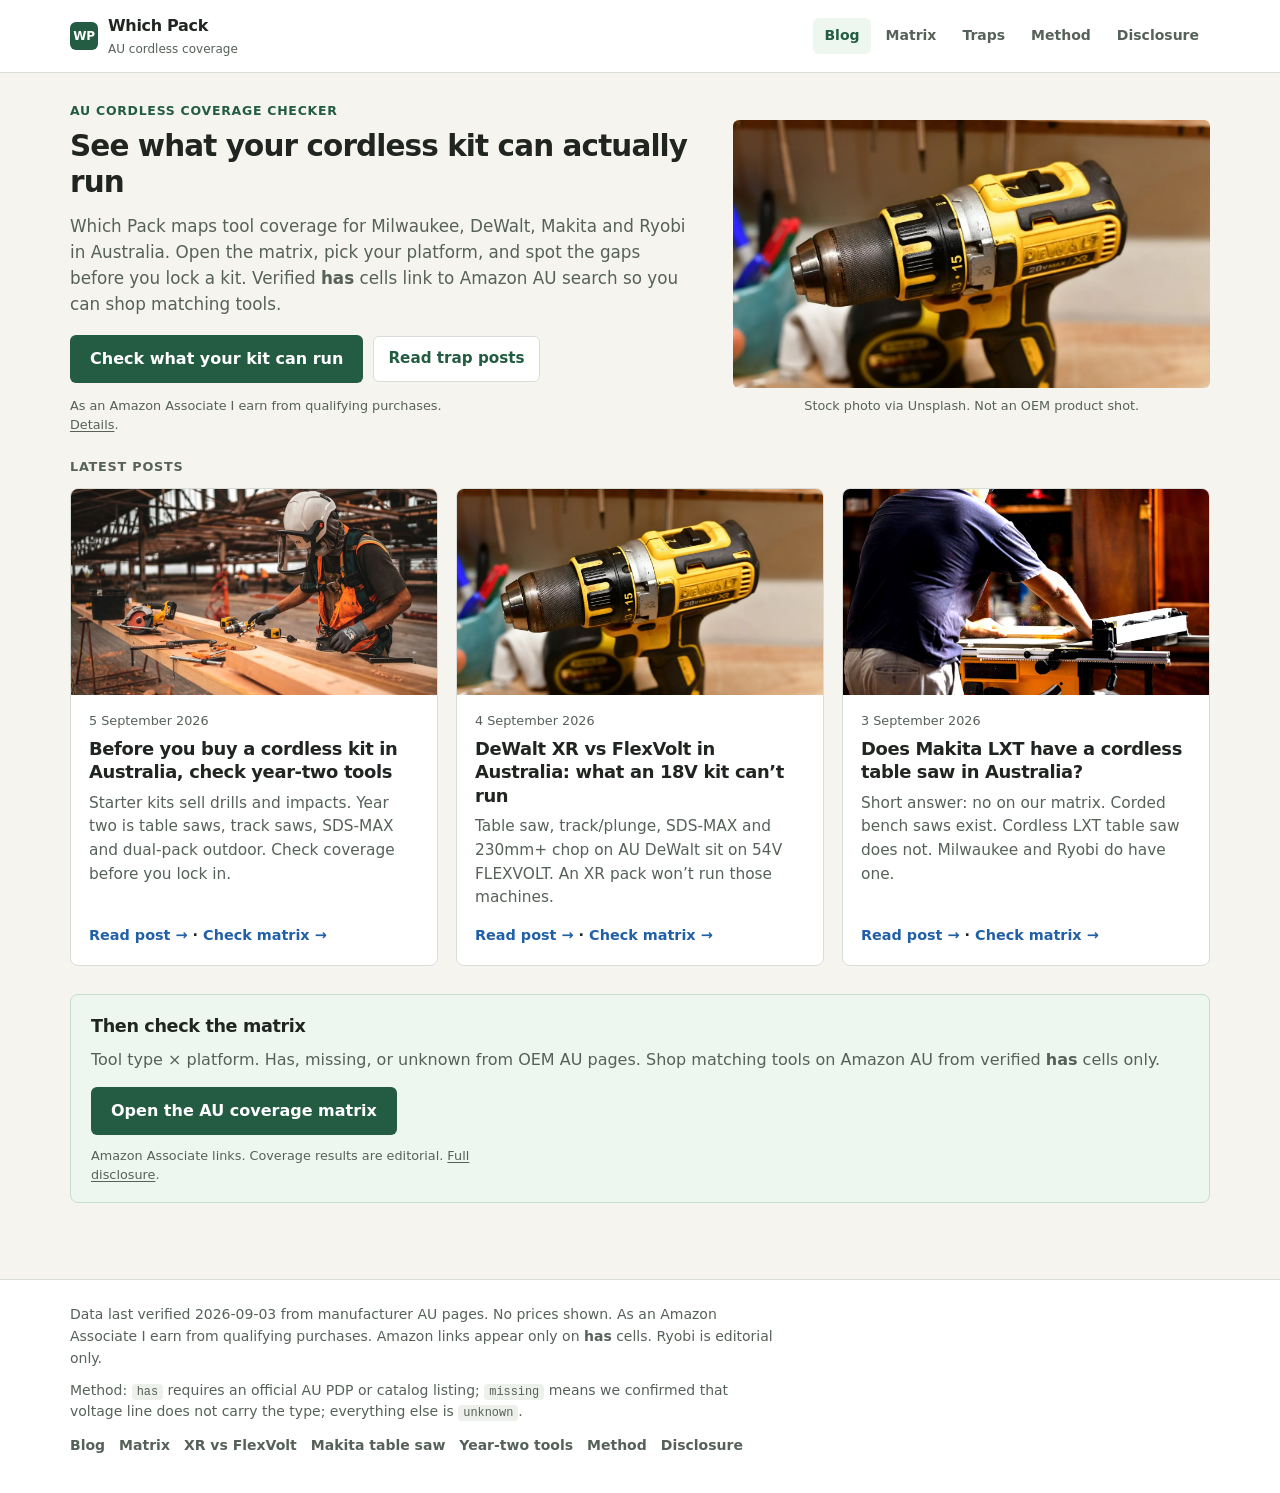
==== commit 7d250be9: "Make homepage CTA conversion-obvious; soften Associate disclosure. Loud primary action Check what yo" ====
--- a/index.html
+++ b/index.html
@@ -7,18 +7,18 @@
 <link rel="icon" href="favicon.svg" type="image/svg+xml">
 <link rel="stylesheet" href="styles.css">
 <title>Which Pack: AU cordless coverage traps before you buy a kit</title>
-<meta name="description" content="Plain notes on AU cordless platform traps: FlexVolt vs XR, Makita table saw gaps, and year-two tools. Then check the coverage matrix.">
+<meta name="description" content="Check what Milwaukee, DeWalt, Makita or Ryobi kits can run in Australia. Spot coverage gaps, then shop matching tools on Amazon AU.">
 <link rel="canonical" href="https://moonoce95.github.io/which-pack/">
 <meta property="og:type" content="website">
 <meta property="og:site_name" content="Which Pack">
 <meta property="og:title" content="Which Pack: AU cordless coverage traps before you buy a kit">
-<meta property="og:description" content="Plain notes on AU cordless platform traps: FlexVolt vs XR, Makita table saw gaps, and year-two tools. Then check the coverage matrix.">
+<meta property="og:description" content="Check what Milwaukee, DeWalt, Makita or Ryobi kits can run in Australia. Spot coverage gaps, then shop matching tools on Amazon AU.">
 <meta property="og:url" content="https://moonoce95.github.io/which-pack/">
 <meta property="og:image" content="https://moonoce95.github.io/which-pack/og.png">
 <meta property="og:locale" content="en_AU">
 <meta name="twitter:card" content="summary_large_image">
 <meta name="twitter:title" content="Which Pack: AU cordless coverage traps before you buy a kit">
-<meta name="twitter:description" content="Plain notes on AU cordless platform traps: FlexVolt vs XR, Makita table saw gaps, and year-two tools. Then check the coverage matrix.">
+<meta name="twitter:description" content="Check what Milwaukee, DeWalt, Makita or Ryobi kits can run in Australia. Spot coverage gaps, then shop matching tools on Amazon AU.">
 <meta name="twitter:image" content="https://moonoce95.github.io/which-pack/og.png">
 <script type="application/ld+json">{"@context":"https://schema.org","@graph":[{"@type":"WebSite","name":"Which Pack","url":"https://moonoce95.github.io/which-pack/","description":"AU cordless coverage traps and platform matrix for Milwaukee, DeWalt, Makita and Ryobi.","inLanguage":"en-AU"},{"@type":"WebPage","name":"Which Pack: AU cordless coverage traps","url":"https://moonoce95.github.io/which-pack/","isPartOf":{"@type":"WebSite","url":"https://moonoce95.github.io/which-pack/"},"inLanguage":"en-AU"}]}</script>
 </head>
@@ -41,10 +41,11 @@
 <main class="wrap">
   <section class="hero blog-hero" aria-labelledby="home-title">
     <div class="hero-copy">
-      <p class="eyebrow">AU cordless coverage notes</p>
-      <h1 id="home-title">AU cordless traps, before you buy the kit</h1>
-      <p class="lede">I keep a living coverage matrix for Milwaukee, DeWalt, Makita and Ryobi in Australia. Start with the trap posts. When you know what you need in year two, <a href="matrix.html">check coverage</a>.</p>
-      <p class="hero-actions"><a class="btn-primary" href="matrix.html">Check coverage</a> <a class="btn-ghost" href="blog.html">All posts</a></p>
+      <p class="eyebrow">AU cordless coverage checker</p>
+      <h1 id="home-title">See what your cordless kit can actually run</h1>
+      <p class="lede">Which Pack maps tool coverage for Milwaukee, DeWalt, Makita and Ryobi in Australia. Open the matrix, pick your platform, and spot the gaps before you lock a kit. Verified <strong>has</strong> cells link to Amazon AU search so you can shop matching tools.</p>
+      <p class="hero-actions"><a class="btn-primary" href="matrix.html">Check what your kit can run</a> <a class="btn-ghost" href="blog.html">Read trap posts</a></p>
+      <p class="disclosure-quiet">As an Amazon Associate I earn from qualifying purchases. <a href="disclosure.html">Details</a>.</p>
     </div>
     <figure class="hero-figure">
       <picture>
@@ -54,8 +55,6 @@
       <figcaption>Stock photo via Unsplash. Not an OEM product shot.</figcaption>
     </figure>
   </section>
-
-  <p class="disclosure-banner">As an Amazon Associate I earn from qualifying purchases. Affiliate relationships do not determine coverage results. <a href="disclosure.html">Full disclosure</a>.</p>
 
   <h2 class="section-label">Latest posts</h2>
 <div class="post-list">
@@ -105,8 +104,9 @@
 
   <aside class="matrix-closer" aria-labelledby="matrix-closer-title">
     <h2 id="matrix-closer-title">Then check the matrix</h2>
-    <p>Tool type × platform. Has, missing, or unknown from OEM AU pages. Amazon Search links only on verified <strong>has</strong> cells.</p>
-    <p class="card-cta"><a class="cta-link" href="matrix.html">Open the AU coverage matrix →</a></p>
+    <p>Tool type × platform. Has, missing, or unknown from OEM AU pages. Shop matching tools on Amazon AU from verified <strong>has</strong> cells only.</p>
+    <p class="card-cta"><a class="btn-primary" href="matrix.html">Open the AU coverage matrix</a></p>
+    <p class="disclosure-quiet">Amazon Associate links. Coverage results are editorial. <a href="disclosure.html">Full disclosure</a>.</p>
   </aside>
 </main>
 <footer class="site-footer">
--- a/styles.css
+++ b/styles.css
@@ -131,16 +131,42 @@
 }
 .hero-actions { margin: 0; }
 .btn-primary {
-  display: inline-block;
+  display: inline-flex;
+  align-items: center;
+  justify-content: center;
   background: var(--accent);
   color: #fff !important;
   text-decoration: none;
   font-weight: 600;
-  font-size: 0.95rem;
-  padding: 10px 16px;
+  font-size: 1rem;
+  min-height: 44px;
+  padding: 12px 20px;
   border-radius: var(--radius-ctrl);
+  box-sizing: border-box;
 }
 .btn-primary:hover { filter: brightness(1.05); color: #fff !important; }
+.disclosure-quiet {
+  margin: 14px 0 0;
+  font-size: 0.8rem;
+  color: var(--secondary);
+  line-height: 1.45;
+  max-width: 52ch;
+}
+.disclosure-quiet a {
+  color: var(--secondary);
+  font-weight: 500;
+  text-decoration: underline;
+  text-underline-offset: 2px;
+}
+.matrix-closer .disclosure-quiet { margin-top: 12px; }
+.matrix-closer .card-cta .btn-primary { margin-top: 2px; }
+.hero-actions {
+  display: flex;
+  flex-wrap: wrap;
+  align-items: center;
+  gap: 10px;
+}
+.hero-actions .btn-ghost { margin-left: 0; }
 .hero-figure { margin: 0; }
 .hero-figure figcaption {
   margin-top: 8px;
@@ -159,15 +185,16 @@
 }
 
 .disclosure-banner {
-  background: var(--surface);
-  border: 1px solid var(--border);
-  border-radius: var(--radius);
-  padding: 12px 16px;
-  margin: 0 0 18px;
-  font-size: 0.9rem;
-  color: var(--secondary);
-}
-.disclosure-banner a { font-weight: 550; }
+  background: transparent;
+  border: 0;
+  border-radius: 0;
+  padding: 0;
+  margin: 0 0 16px;
+  font-size: 0.82rem;
+  color: var(--secondary);
+  line-height: 1.45;
+}
+.disclosure-banner a { font-weight: 500; }
 
 .callout {
   background: var(--warn-bg);
@@ -517,10 +544,21 @@
     display: inline-flex;
     align-items: center;
     justify-content: center;
+    width: 100%;
     min-height: 44px;
     padding: 12px 18px;
-    font-size: 1rem;
-  }
+    font-size: 1.02rem;
+  }
+  .hero-actions {
+    flex-direction: column;
+    align-items: stretch;
+  }
+  .hero-actions .btn-ghost {
+    width: 100%;
+    justify-content: center;
+    margin: 0;
+  }
+  .disclosure-quiet { font-size: 0.78rem; }
   .hero-figure { margin-top: 2px; }
   .hero-art { max-height: 148px; width: auto; margin-inline: auto; }
   .callout { padding: 14px; }
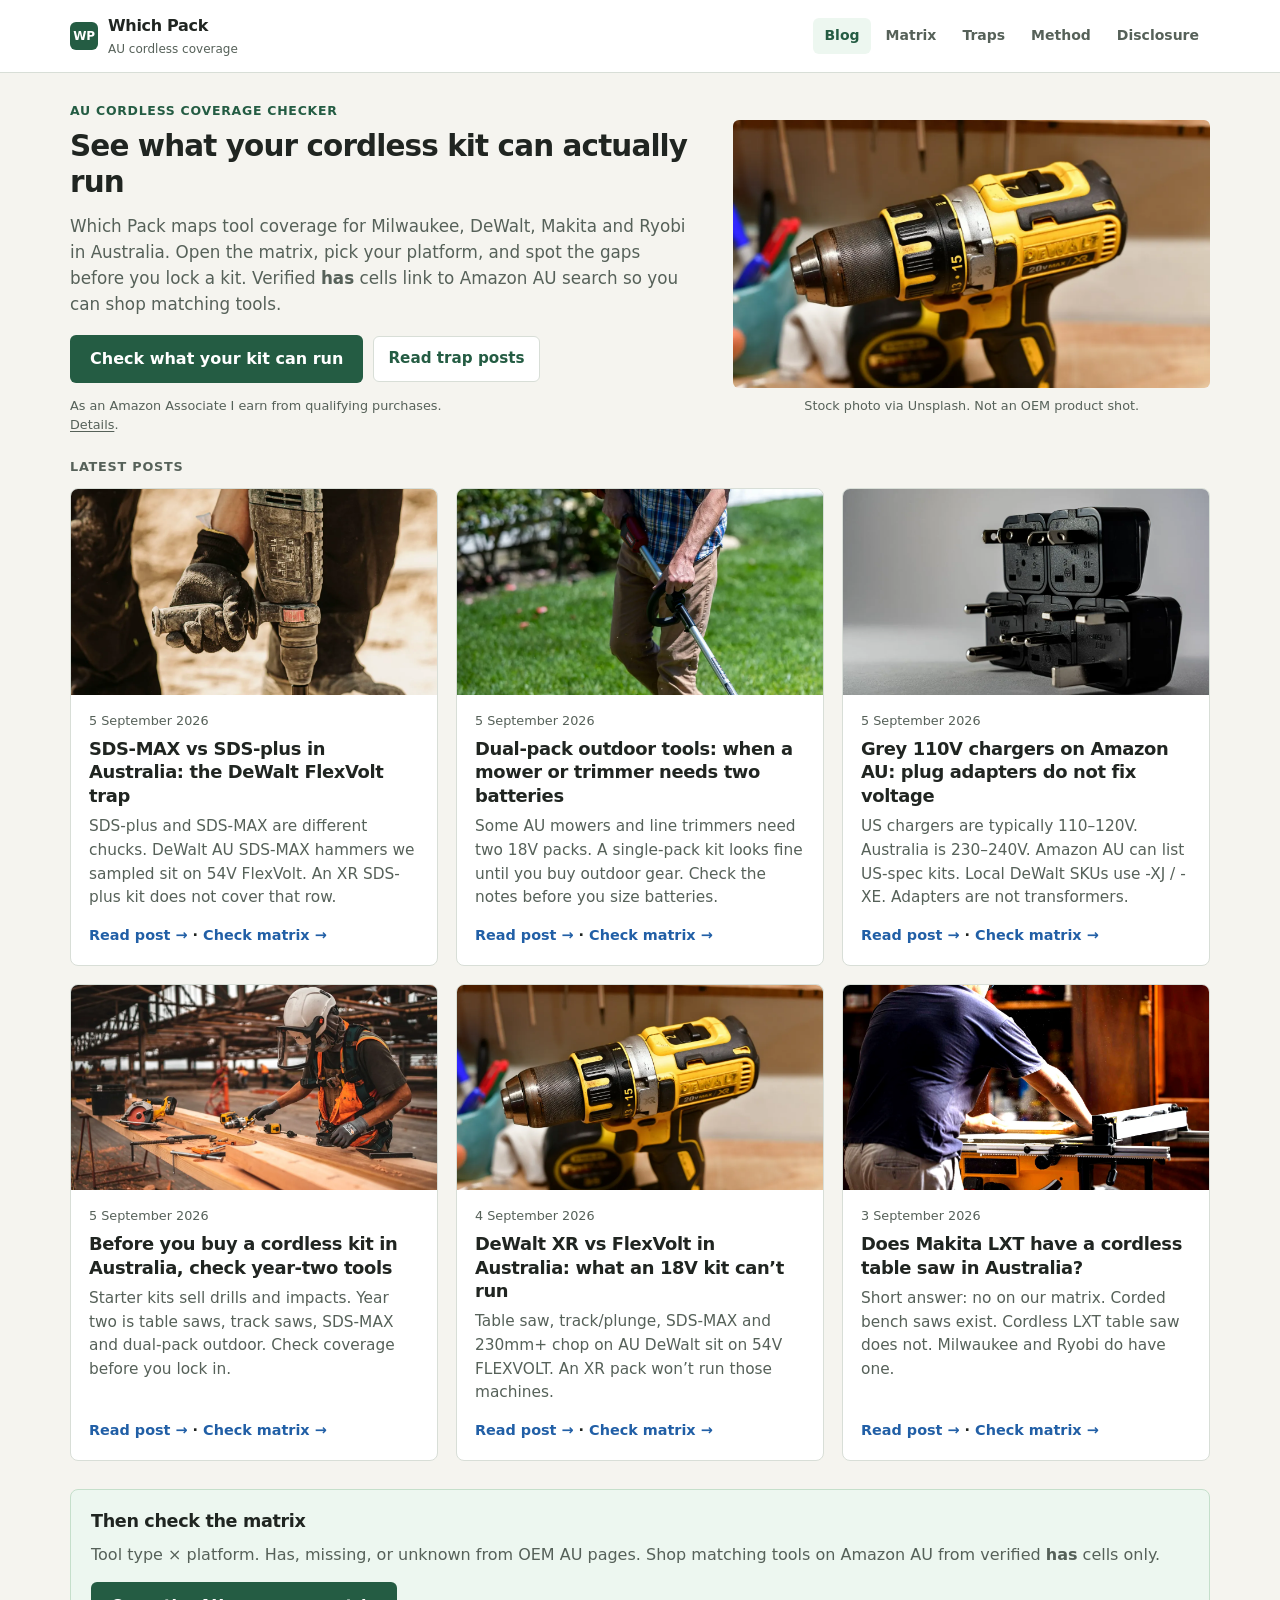
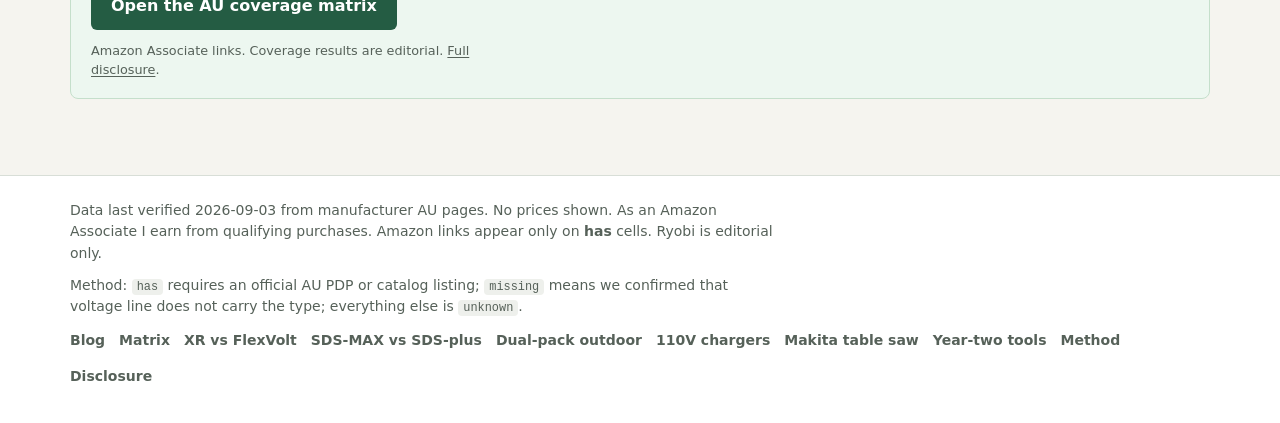
==== commit 3711c5fa: "Add three AU trap posts: SDS-MAX, dual-pack outdoor, 110V chargers. Newest-first on blog and home wi" ====
--- a/index.html
+++ b/index.html
@@ -59,6 +59,48 @@
   <h2 class="section-label">Latest posts</h2>
 <div class="post-list">
 <article class="post-card">
+  <a class="post-card-media" href="sds-max-vs-sds-plus.html" tabindex="-1" aria-hidden="true">
+    <picture>
+      <source srcset="images/sds-max.webp" type="image/webp">
+      <img src="images/sds-max.jpg" width="1280" height="720" alt="" loading="lazy" decoding="async">
+    </picture>
+  </a>
+  <div class="post-card-body">
+    <p class="post-meta"><time datetime="2026-09-05">5 September 2026</time></p>
+    <h2 class="post-title"><a href="sds-max-vs-sds-plus.html">SDS-MAX vs SDS-plus in Australia: the DeWalt FlexVolt trap</a></h2>
+    <p class="post-blurb">SDS-plus and SDS-MAX are different chucks. DeWalt AU SDS-MAX hammers we sampled sit on 54V FlexVolt. An XR SDS-plus kit does not cover that row.</p>
+    <p class="post-more"><a href="sds-max-vs-sds-plus.html">Read post →</a> · <a href="matrix.html">Check matrix →</a></p>
+  </div>
+</article>
+<article class="post-card">
+  <a class="post-card-media" href="dual-pack-outdoor.html" tabindex="-1" aria-hidden="true">
+    <picture>
+      <source srcset="images/dual-pack.webp" type="image/webp">
+      <img src="images/dual-pack.jpg" width="1280" height="720" alt="" loading="lazy" decoding="async">
+    </picture>
+  </a>
+  <div class="post-card-body">
+    <p class="post-meta"><time datetime="2026-09-05">5 September 2026</time></p>
+    <h2 class="post-title"><a href="dual-pack-outdoor.html">Dual-pack outdoor tools: when a mower or trimmer needs two batteries</a></h2>
+    <p class="post-blurb">Some AU mowers and line trimmers need two 18V packs. A single-pack kit looks fine until you buy outdoor gear. Check the notes before you size batteries.</p>
+    <p class="post-more"><a href="dual-pack-outdoor.html">Read post →</a> · <a href="matrix.html">Check matrix →</a></p>
+  </div>
+</article>
+<article class="post-card">
+  <a class="post-card-media" href="amazon-au-110v-chargers.html" tabindex="-1" aria-hidden="true">
+    <picture>
+      <source srcset="images/grey-charger.webp" type="image/webp">
+      <img src="images/grey-charger.jpg" width="1280" height="720" alt="" loading="lazy" decoding="async">
+    </picture>
+  </a>
+  <div class="post-card-body">
+    <p class="post-meta"><time datetime="2026-09-05">5 September 2026</time></p>
+    <h2 class="post-title"><a href="amazon-au-110v-chargers.html">Grey 110V chargers on Amazon AU: plug adapters do not fix voltage</a></h2>
+    <p class="post-blurb">US chargers are typically 110–120V. Australia is 230–240V. Amazon AU can list US-spec kits. Local DeWalt SKUs use -XJ / -XE. Adapters are not transformers.</p>
+    <p class="post-more"><a href="amazon-au-110v-chargers.html">Read post →</a> · <a href="matrix.html">Check matrix →</a></p>
+  </div>
+</article>
+<article class="post-card">
   <a class="post-card-media" href="year-two-tools.html" tabindex="-1" aria-hidden="true">
     <picture>
       <source srcset="images/year-two.webp" type="image/webp">
@@ -117,6 +159,9 @@
       <a href="blog.html">Blog</a>
       <a href="matrix.html">Matrix</a>
       <a href="traps.html">XR vs FlexVolt</a>
+      <a href="sds-max-vs-sds-plus.html">SDS-MAX vs SDS-plus</a>
+      <a href="dual-pack-outdoor.html">Dual-pack outdoor</a>
+      <a href="amazon-au-110v-chargers.html">110V chargers</a>
       <a href="makita-table-saw.html">Makita table saw</a>
       <a href="year-two-tools.html">Year-two tools</a>
       <a href="method.html">Method</a>
--- a/styles.css
+++ b/styles.css
@@ -205,8 +205,8 @@
   margin: 0 0 20px;
 }
 .callout h2 {
-  margin: 0 0 8px;
-  font-size: 1rem;
+  margin: 0 0 10px;
+  font-size: 1.08rem;
   color: var(--warn-fg);
   display: flex;
   align-items: center;
@@ -225,28 +225,58 @@
   border-radius: 999px;
 }
 .callout ul { margin: 0; padding-left: 1.15rem; }
-.callout li { margin: 0.35rem 0; }
+.callout li { margin: 0.35rem 0; font-size: 1rem; line-height: 1.5; }
 .callout-more { margin: 10px 0 0; font-size: 0.9rem; }
+
+.how-to-read {
+  background: var(--surface);
+  border: 1px solid var(--border);
+  border-radius: var(--radius);
+  padding: 18px 20px;
+  margin: 0 0 20px;
+}
+.how-to-read h2 {
+  margin: 0 0 10px;
+  font-size: 1.15rem;
+  letter-spacing: -0.02em;
+  font-weight: 700;
+}
+.how-to-read p {
+  margin: 0 0 10px;
+  color: var(--text);
+  font-size: 1.05rem;
+  line-height: 1.55;
+  max-width: 68ch;
+}
+.how-to-read p:last-of-type { margin-bottom: 0; }
+.how-to-read strong { color: var(--text); }
+.how-to-shop {
+  display: flex;
+  flex-wrap: wrap;
+  gap: 10px;
+  align-items: center;
+  margin: 16px 0 0;
+}
 
 .legend {
   display: flex;
   flex-wrap: wrap;
   gap: 10px 14px;
   align-items: center;
-  margin: 0 0 14px;
-  font-size: 0.875rem;
-}
-.legend-title { color: var(--secondary); font-weight: 550; margin-right: 4px; }
+  margin: 0 0 16px;
+  font-size: 1.05rem;
+}
+.legend-title { color: var(--secondary); font-weight: 600; margin-right: 4px; font-size: 1.05rem; }
 .pill {
   display: inline-flex;
   align-items: center;
   gap: 6px;
-  padding: 4px 10px;
+  padding: 7px 12px;
   border-radius: var(--radius-label);
   border: 1px solid var(--border);
   background: var(--surface);
-  font-weight: 550;
-  font-size: 0.8rem;
+  font-weight: 600;
+  font-size: 1rem;
 }
 .pill.has { background: var(--has-fill); color: var(--has-text); border-color: #C5DFCB; }
 .pill.missing { background: var(--miss-fill); color: var(--miss-text); border-color: var(--border); }
@@ -255,36 +285,38 @@
 .toolbar {
   display: flex;
   flex-wrap: wrap;
-  gap: 8px;
-  align-items: center;
-  margin: 0 0 12px;
+  gap: 10px;
+  align-items: center;
+  margin: 0 0 14px;
 }
 .toolbar .label, .search-label {
-  font-size: 0.85rem;
-  color: var(--secondary);
-  font-weight: 550;
+  font-size: 0.95rem;
+  color: var(--secondary);
+  font-weight: 600;
 }
 #tool-search {
   font: inherit;
-  font-size: 0.875rem;
-  padding: 7px 10px;
+  font-size: 1rem;
+  padding: 10px 12px;
   border: 1px solid var(--border);
   border-radius: var(--radius-ctrl);
   background: var(--surface);
   color: var(--text);
-  min-width: 180px;
+  min-width: 220px;
+  min-height: 44px;
 }
 .filters button {
   appearance: none;
   background: var(--surface);
   color: var(--text);
   border: 1px solid var(--border);
-  padding: 7px 12px;
+  padding: 10px 14px;
   border-radius: var(--radius-ctrl);
   cursor: pointer;
   font: inherit;
-  font-size: 0.875rem;
-  font-weight: 550;
+  font-size: 0.95rem;
+  font-weight: 600;
+  min-height: 44px;
 }
 .filters button:hover { border-color: var(--accent); color: var(--accent); }
 .filters button.on,
@@ -319,13 +351,13 @@
   width: 100%;
   border-collapse: separate;
   border-spacing: 0;
-  font-size: 0.875rem;
-  min-width: 980px;
+  font-size: 1.2rem;
+  min-width: 1240px;
 }
 .matrix th, .matrix td {
   border-bottom: 1px solid var(--border);
   border-right: 1px solid var(--border);
-  padding: 10px 12px;
+  padding: 18px 16px;
   text-align: left;
   vertical-align: top;
   background: var(--surface);
@@ -336,33 +368,40 @@
   position: sticky;
   top: 0;
   z-index: 2;
-  font-size: 0.78rem;
-  font-weight: 650;
+  font-size: 1.1rem;
+  font-weight: 700;
   color: var(--text);
   box-shadow: inset 0 -1px 0 var(--border);
+  padding: 16px;
 }
 .matrix thead th:first-child {
   left: 0;
   z-index: 3;
   box-shadow: inset -1px 0 0 var(--border), inset 0 -1px 0 var(--border);
 }
-.plat-brand { display: block; font-weight: 700; }
-.plat-line { display: block; font-weight: 500; color: var(--secondary); margin-top: 2px; font-size: 0.72rem; }
+.plat-brand { display: block; font-weight: 700; font-size: 1.15rem; }
+.plat-line { display: block; font-weight: 550; color: var(--secondary); margin-top: 4px; font-size: 1.05rem; }
 .matrix tbody th[scope="row"] {
   background: var(--page);
-  font-weight: 600;
+  font-weight: 700;
   color: var(--text);
-  min-width: 150px;
-  max-width: 190px;
+  font-size: 1.3rem;
+  line-height: 1.35;
+  min-width: 196px;
+  max-width: 240px;
   position: sticky;
   left: 0;
   z-index: 1;
   box-shadow: inset -1px 0 0 var(--border);
 }
 .matrix tbody th .pick {
-  margin-right: 8px;
+  margin-right: 10px;
   vertical-align: middle;
-}
+  width: 20px;
+  height: 20px;
+}
+.matrix tbody tr:nth-child(even) td,
+.matrix tbody tr:nth-child(even) th[scope="row"] { background: #FAFAF6; }
 .matrix tbody tr:last-child th,
 .matrix tbody tr:last-child td { border-bottom: none; }
 .matrix tbody tr:hover td,
@@ -372,37 +411,37 @@
 }
 .matrix tbody tr[hidden] { display: none; }
 
-/* Status = small label only — no full-cell colouring */
+/* Status = label only — no full-cell colouring */
 .status {
   display: inline-flex;
   align-items: center;
-  gap: 5px;
-  font-weight: 650;
-  font-size: 0.72rem;
+  gap: 6px;
+  font-weight: 700;
+  font-size: 1rem;
   letter-spacing: 0.02em;
   text-transform: uppercase;
-  padding: 3px 8px;
+  padding: 7px 12px;
   border-radius: var(--radius-label);
   border: 1px solid transparent;
 }
-.status-ico { font-size: 0.7rem; line-height: 1; }
+.status-ico { font-size: 1rem; line-height: 1; }
 .status.has { background: var(--has-fill); color: var(--has-text); border-color: #C5DFCB; }
 .status.missing { background: var(--miss-fill); color: var(--miss-text); border-color: var(--border); }
 .status.unknown { background: var(--unk-fill); color: var(--unk-text); border-color: #E6D19A; }
 
 .req {
-  margin-top: 6px;
-  font-size: 0.72rem;
-  color: var(--secondary);
-  line-height: 1.35;
+  margin-top: 10px;
+  font-size: 1.05rem;
+  color: var(--secondary);
+  line-height: 1.45;
 }
 .details {
-  margin-top: 6px;
-  font-size: 0.72rem;
-  color: var(--secondary);
-  line-height: 1.4;
-}
-.details .model { font-family: var(--mono); color: var(--text); font-weight: 550; }
+  margin-top: 10px;
+  font-size: 1.05rem;
+  color: var(--secondary);
+  line-height: 1.5;
+}
+.details .model { font-family: var(--mono); color: var(--text); font-weight: 600; font-size: 1.05rem; }
 .details .src { color: var(--link); text-decoration: none; }
 .details .src:hover { text-decoration: underline; }
 .details .date { white-space: nowrap; }
@@ -410,17 +449,21 @@
 a.amz {
   display: inline-flex;
   align-items: center;
-  margin-top: 6px;
-  font-size: 0.75rem;
-  font-weight: 550;
+  margin-top: 12px;
+  font-size: 1.05rem;
+  font-weight: 700;
   color: var(--link);
   text-decoration: none;
-  border-bottom: 1px solid transparent;
+  border: 1px solid var(--border);
+  background: var(--page);
+  border-radius: var(--radius-ctrl);
+  padding: 10px 14px;
   white-space: nowrap;
-  min-height: 32px;
+  min-height: 48px;
   max-width: 100%;
-}
-a.amz:hover { border-bottom-color: var(--link); }
+  box-sizing: border-box;
+}
+a.amz:hover { border-color: var(--link); background: var(--has-fill); }
 
 .cta-link {
   display: inline-flex;
@@ -438,22 +481,24 @@
 .card-cta { margin-top: 12px !important; }
 
 .note {
-  color: var(--secondary);
-  font-size: 0.8rem;
-  line-height: 1.45;
-  max-width: 300px;
+  color: var(--text);
+  font-size: 1.12rem;
+  line-height: 1.55;
+  max-width: 420px;
+  min-width: 280px;
 }
 .note .trap-tag {
-  display: inline-block;
-  margin: 0 0 6px;
-  font-size: 0.68rem;
-  font-weight: 700;
-  letter-spacing: 0.04em;
-  text-transform: uppercase;
+  display: block;
+  width: fit-content;
+  margin: 0 0 10px;
+  font-size: 0.95rem;
+  font-weight: 700;
+  letter-spacing: 0.02em;
+  text-transform: none;
   color: var(--warn-fg);
-  background: var(--surface);
+  background: var(--warn-bg);
   border: 1px solid var(--warn-border);
-  padding: 2px 6px;
+  padding: 5px 10px;
   border-radius: var(--radius-label);
 }
 
@@ -604,43 +649,56 @@
       linear-gradient(to left, rgba(32,37,33,0.08), transparent) right center / 12px 100% no-repeat scroll,
       var(--surface);
   }
+  .how-to-read { padding: 16px 14px; }
+  .how-to-read h2 { font-size: 1.08rem; }
+  .how-to-read p { font-size: 1rem; }
+  .how-to-shop { flex-direction: column; align-items: stretch; }
+  .how-to-shop .btn-ghost { width: 100%; justify-content: center; }
+  .legend { font-size: 1.05rem; }
+  .pill { font-size: 1rem; padding: 7px 11px; }
   table.matrix {
-    min-width: 900px;
-    font-size: 0.8125rem;
-  }
-  .matrix th, .matrix td { padding: 10px; }
+    min-width: 1180px;
+    font-size: 1.125rem;
+  }
+  .matrix th, .matrix td { padding: 16px 14px; }
   .matrix tbody th[scope="row"] {
-    min-width: 128px;
-    max-width: 148px;
-    font-size: 0.8rem;
-    line-height: 1.3;
-    /* sit under compact sticky header */
+    min-width: 168px;
+    max-width: 210px;
+    font-size: 1.2rem;
+    font-weight: 700;
+    line-height: 1.35;
   }
   .matrix thead th {
-    /* compact header ~52px after brand-sub hidden */
     top: 52px;
-    font-size: 0.7rem;
+    font-size: 1.05rem;
     z-index: 4;
   }
   .matrix thead th:first-child {
     z-index: 5;
     left: 0;
   }
+  .plat-brand { font-size: 1.1rem; }
+  .plat-line { font-size: 1.05rem; }
   .matrix tbody th[scope="row"] {
     z-index: 3;
     box-shadow: 4px 0 8px -4px rgba(32,37,33,0.12), inset -1px 0 0 var(--border);
   }
   .matrix tbody th .pick {
-    width: 18px;
-    height: 18px;
+    width: 20px;
+    height: 20px;
     margin-right: 8px;
     flex-shrink: 0;
   }
+  .status { font-size: 1rem; padding: 7px 11px; }
+  .req, .details { font-size: 1.05rem; }
+  .details .model { font-size: 1.05rem; }
   a.amz {
-    min-height: 40px;
-    font-size: 0.78rem;
-  }
-  .note { max-width: 220px; font-size: 0.76rem; }
+    min-height: 48px;
+    font-size: 1.05rem;
+    padding: 10px 14px;
+  }
+  .note { max-width: 300px; min-width: 240px; font-size: 1.1rem; }
+  .note .trap-tag { font-size: 0.95rem; }
   .card { padding: 16px 14px; }
   .card h2 { font-size: 1.02rem; }
   .page-hero { margin-bottom: 8px; }
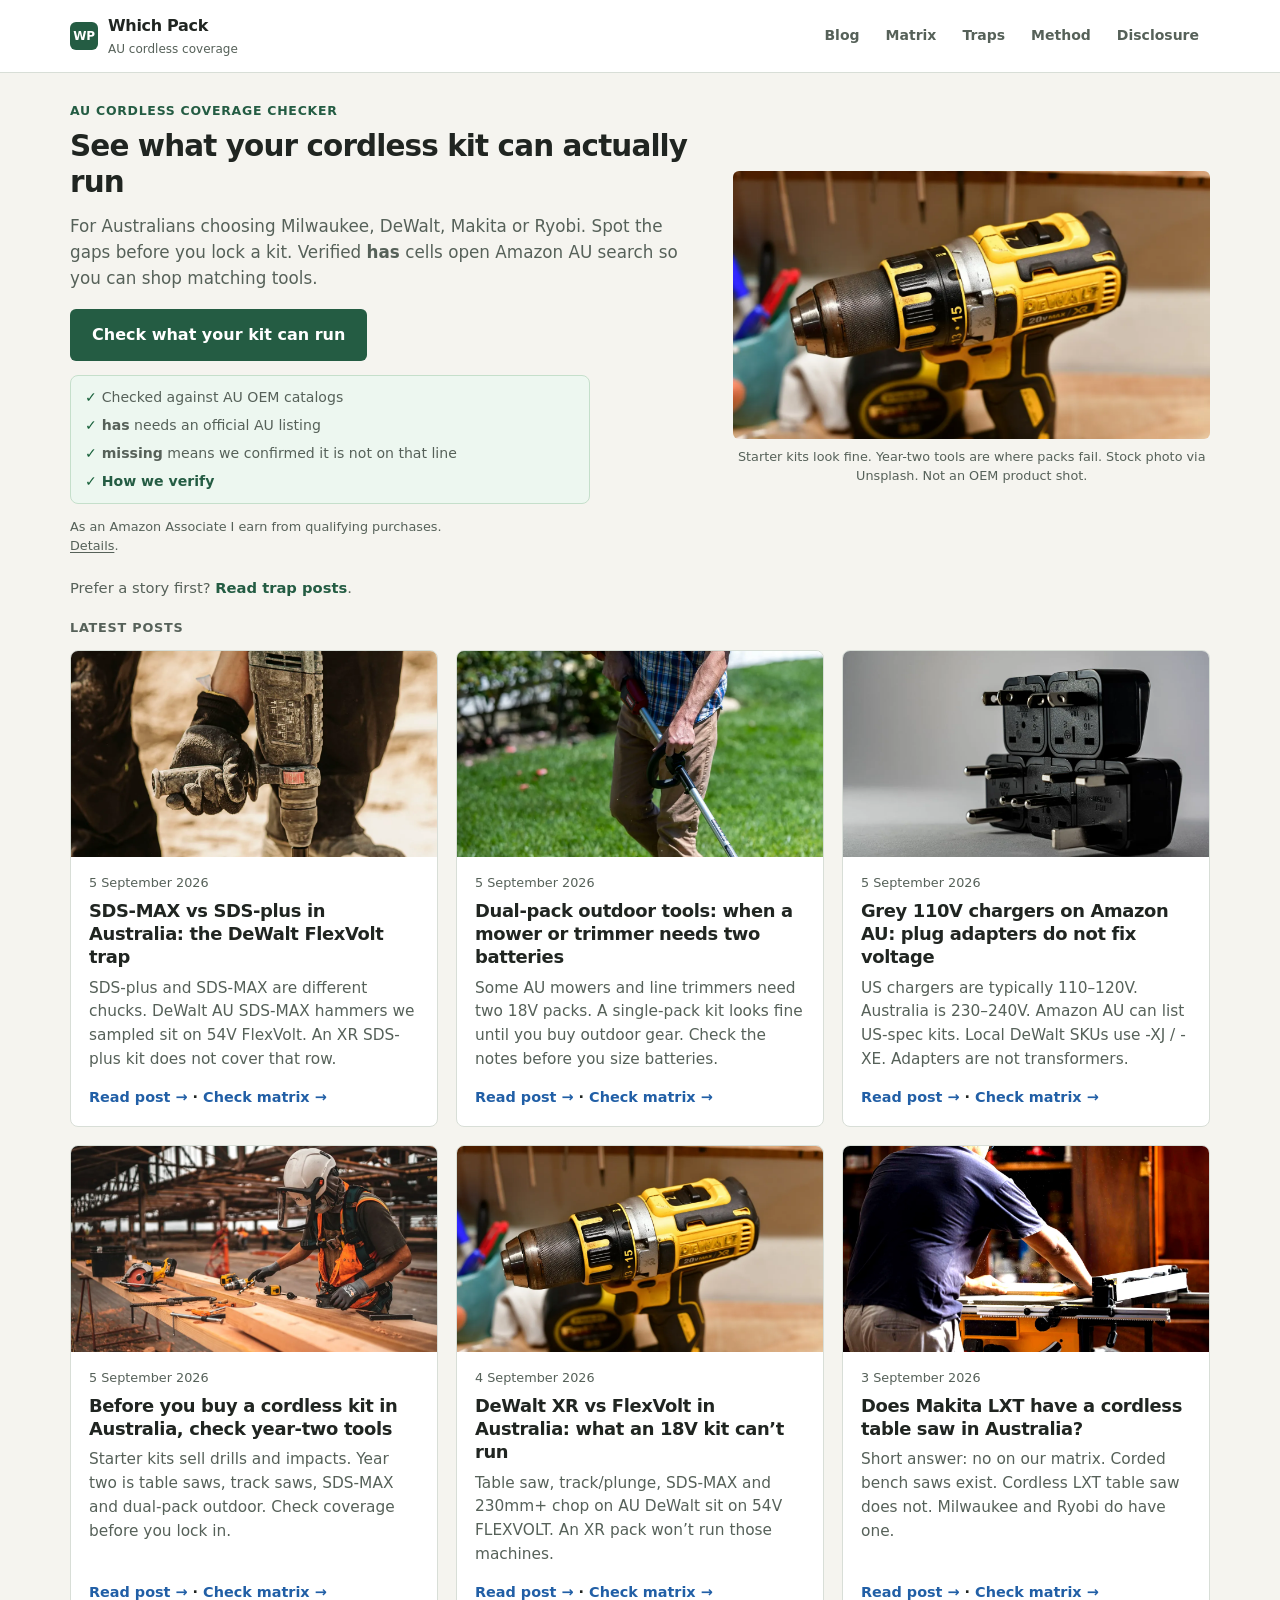
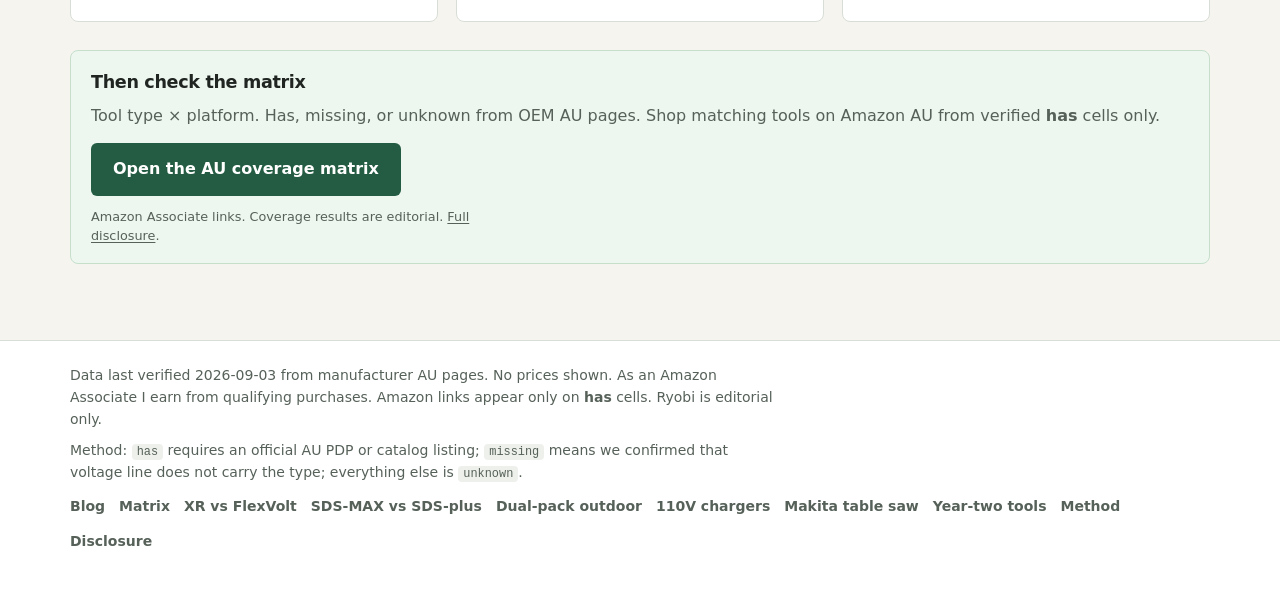
==== commit 9952adf7: "Apply first-visit conversion skill to home and matrix. Benefit H1 with one primary CTA, OEM methodol" ====
--- a/index.html
+++ b/index.html
@@ -30,7 +30,7 @@
       <span>Which Pack<span class="brand-sub">AU cordless coverage</span></span>
     </a>
     <nav class="primary" aria-label="Primary">
-      <a href="blog.html" aria-current="page">Blog</a>
+      <a href="blog.html">Blog</a>
       <a href="matrix.html">Matrix</a>
       <a href="traps.html">Traps</a>
       <a href="method.html">Method</a>
@@ -43,18 +43,26 @@
     <div class="hero-copy">
       <p class="eyebrow">AU cordless coverage checker</p>
       <h1 id="home-title">See what your cordless kit can actually run</h1>
-      <p class="lede">Which Pack maps tool coverage for Milwaukee, DeWalt, Makita and Ryobi in Australia. Open the matrix, pick your platform, and spot the gaps before you lock a kit. Verified <strong>has</strong> cells link to Amazon AU search so you can shop matching tools.</p>
-      <p class="hero-actions"><a class="btn-primary" href="matrix.html">Check what your kit can run</a> <a class="btn-ghost" href="blog.html">Read trap posts</a></p>
+      <p class="lede">For Australians choosing Milwaukee, DeWalt, Makita or Ryobi. Spot the gaps before you lock a kit. Verified <strong>has</strong> cells open Amazon AU search so you can shop matching tools.</p>
+      <p class="hero-actions"><a class="btn-primary" href="matrix.html">Check what your kit can run</a></p>
+      <ul class="trust-strip" aria-label="How we verify coverage">
+        <li>Checked against AU OEM catalogs</li>
+        <li><strong>has</strong> needs an official AU listing</li>
+        <li><strong>missing</strong> means we confirmed it is not on that line</li>
+        <li><a href="method.html">How we verify</a></li>
+      </ul>
       <p class="disclosure-quiet">As an Amazon Associate I earn from qualifying purchases. <a href="disclosure.html">Details</a>.</p>
     </div>
     <figure class="hero-figure">
       <picture>
         <source srcset="images/flexvolt.webp" type="image/webp">
-        <img class="hero-photo" src="images/flexvolt.jpg" width="1280" height="720" alt="Yellow and black DeWalt 20V MAX XR cordless drill on a workbench" loading="eager" decoding="async">
+        <img class="hero-photo" src="images/flexvolt.jpg" width="1280" height="720" alt="Cordless drill on a workbench. Starter kits look fine until year-two tools." loading="eager" decoding="async">
       </picture>
-      <figcaption>Stock photo via Unsplash. Not an OEM product shot.</figcaption>
+      <figcaption>Starter kits look fine. Year-two tools are where packs fail. Stock photo via Unsplash. Not an OEM product shot.</figcaption>
     </figure>
   </section>
+
+  <p class="below-fold-secondary">Prefer a story first? <a href="blog.html">Read trap posts</a>.</p>
 
   <h2 class="section-label">Latest posts</h2>
 <div class="post-list">
--- a/styles.css
+++ b/styles.css
@@ -139,8 +139,8 @@
   text-decoration: none;
   font-weight: 600;
   font-size: 1rem;
-  min-height: 44px;
-  padding: 12px 20px;
+  min-height: 48px;
+  padding: 14px 22px;
   border-radius: var(--radius-ctrl);
   box-sizing: border-box;
 }
@@ -435,35 +435,91 @@
   color: var(--secondary);
   line-height: 1.45;
 }
-.details {
-  margin-top: 10px;
-  font-size: 1.05rem;
-  color: var(--secondary);
-  line-height: 1.5;
-}
-.details .model { font-family: var(--mono); color: var(--text); font-weight: 600; font-size: 1.05rem; }
-.details .src { color: var(--link); text-decoration: none; }
-.details .src:hover { text-decoration: underline; }
-.details .date { white-space: nowrap; }
-
+/* Amazon shop CTA: loudest action on has cells */
 a.amz {
   display: inline-flex;
   align-items: center;
+  justify-content: center;
   margin-top: 12px;
-  font-size: 1.05rem;
-  font-weight: 700;
-  color: var(--link);
+  font-size: 1.12rem;
+  font-weight: 700;
+  letter-spacing: 0.01em;
+  color: #fff !important;
   text-decoration: none;
-  border: 1px solid var(--border);
-  background: var(--page);
+  border: 1px solid var(--accent);
+  background: var(--accent);
   border-radius: var(--radius-ctrl);
-  padding: 10px 14px;
+  padding: 12px 16px;
   white-space: nowrap;
   min-height: 48px;
   max-width: 100%;
   box-sizing: border-box;
-}
-a.amz:hover { border-color: var(--link); background: var(--has-fill); }
+  box-shadow: 0 1px 2px rgba(32, 37, 33, 0.14);
+}
+a.amz:hover {
+  filter: brightness(1.06);
+  color: #fff !important;
+  background: var(--accent);
+  border-color: var(--accent);
+}
+
+/* Quiet OEM source / verified date behind details */
+.cell-meta {
+  margin-top: 10px;
+  font-size: 0.88rem;
+  color: var(--secondary);
+  line-height: 1.45;
+  max-width: 16rem;
+}
+.cell-meta summary {
+  cursor: pointer;
+  list-style: none;
+  color: var(--secondary);
+  font-size: 0.88rem;
+  font-weight: 550;
+  user-select: none;
+}
+.cell-meta summary::-webkit-details-marker { display: none; }
+.cell-meta summary::before {
+  content: "▸ ";
+  font-size: 0.8em;
+  opacity: 0.8;
+}
+.cell-meta[open] summary::before { content: "▾ "; }
+.cell-meta .meta-body {
+  margin-top: 6px;
+  padding: 6px 0 0;
+  border-top: 1px solid var(--border);
+  font-size: 0.85rem;
+  color: var(--secondary);
+  line-height: 1.45;
+  word-break: break-word;
+}
+.cell-meta .model {
+  font-family: var(--mono);
+  color: var(--text);
+  font-weight: 600;
+  font-size: 0.85rem;
+}
+.cell-meta .src {
+  color: var(--secondary);
+  text-decoration: underline;
+  text-underline-offset: 2px;
+}
+.cell-meta .src:hover { color: var(--link); }
+.cell-meta .date { white-space: nowrap; }
+
+/* Legacy details class kept for any residual markup */
+.details {
+  margin-top: 10px;
+  font-size: 0.9rem;
+  color: var(--secondary);
+  line-height: 1.5;
+}
+.details .model { font-family: var(--mono); color: var(--text); font-weight: 600; font-size: 0.9rem; }
+.details .src { color: var(--secondary); text-decoration: underline; text-underline-offset: 2px; }
+.details .src:hover { color: var(--link); }
+.details .date { white-space: nowrap; }
 
 .cta-link {
   display: inline-flex;
@@ -590,9 +646,9 @@
     align-items: center;
     justify-content: center;
     width: 100%;
-    min-height: 44px;
-    padding: 12px 18px;
-    font-size: 1.02rem;
+    min-height: 52px;
+    padding: 14px 18px;
+    font-size: 1.05rem;
   }
   .hero-actions {
     flex-direction: column;
@@ -690,12 +746,16 @@
     flex-shrink: 0;
   }
   .status { font-size: 1rem; padding: 7px 11px; }
-  .req, .details { font-size: 1.05rem; }
-  .details .model { font-size: 1.05rem; }
+  .req { font-size: 1.05rem; }
+  .cell-meta, .cell-meta summary { font-size: 0.88rem; }
+  .cell-meta .meta-body, .cell-meta .model { font-size: 0.85rem; }
   a.amz {
+    display: inline-flex;
+    width: 100%;
+    justify-content: center;
     min-height: 48px;
-    font-size: 1.05rem;
-    padding: 10px 14px;
+    font-size: 1.1rem;
+    padding: 12px 14px;
   }
   .note { max-width: 300px; min-width: 240px; font-size: 1.1rem; }
   .note .trap-tag { font-size: 0.95rem; }
@@ -872,3 +932,153 @@
     min-height: 40px;
   }
 }
+
+/* First-visit trust + one-CTA helpers */
+.trust-strip {
+  list-style: none;
+  margin: 14px 0 0;
+  padding: 12px 14px;
+  display: flex;
+  flex-wrap: wrap;
+  gap: 8px 14px;
+  background: var(--has-fill);
+  border: 1px solid #C5DFCB;
+  border-radius: var(--radius);
+  font-size: 0.88rem;
+  color: var(--secondary);
+  line-height: 1.4;
+  max-width: 58ch;
+}
+.trust-strip li {
+  margin: 0;
+  padding: 0;
+}
+.trust-strip li::before {
+  content: "✓ ";
+  color: var(--has-text);
+  font-weight: 700;
+}
+.trust-strip a {
+  color: var(--accent);
+  font-weight: 600;
+  text-decoration: none;
+}
+.trust-strip a:hover { text-decoration: underline; }
+.below-fold-secondary {
+  margin: 0 0 18px;
+  font-size: 0.92rem;
+  color: var(--secondary);
+}
+.below-fold-secondary a {
+  color: var(--accent);
+  font-weight: 600;
+  text-decoration: none;
+}
+.below-fold-secondary a:hover { text-decoration: underline; }
+.hero-actions .btn-primary { margin-right: 0; }
+
+/* Desktop table / mobile stacked cards */
+.mobile-only { display: none; }
+.matrix-cards { display: none; }
+.cards-hint {
+  margin: 0 0 10px;
+  font-size: 0.92rem;
+  color: var(--secondary);
+}
+.platform-picker {
+  display: flex;
+  flex-wrap: wrap;
+  gap: 8px;
+  margin: 0 0 14px;
+}
+.platform-picker button {
+  min-height: 44px;
+  padding: 8px 12px;
+  border-radius: var(--radius-ctrl);
+  border: 1px solid var(--border);
+  background: var(--surface);
+  color: var(--text);
+  font: inherit;
+  font-weight: 600;
+  font-size: 0.9rem;
+  cursor: pointer;
+}
+.platform-picker button.on {
+  background: var(--has-fill);
+  border-color: #C5DFCB;
+  color: var(--accent);
+}
+.mcard {
+  background: var(--surface);
+  border: 1px solid var(--border);
+  border-radius: var(--radius);
+  padding: 14px 14px 12px;
+  margin: 0 0 12px;
+}
+.mcard-trap {
+  border-left: 4px solid var(--warn-accent);
+}
+.mcard-title {
+  margin: 0 0 8px;
+  font-size: 1.15rem;
+  letter-spacing: -0.02em;
+  line-height: 1.3;
+}
+.mcard-note {
+  margin: 0 0 12px;
+  font-size: 0.95rem;
+  color: var(--secondary);
+  line-height: 1.45;
+}
+.mcard-plats {
+  display: flex;
+  flex-direction: column;
+  gap: 10px;
+}
+.mcard-plat {
+  border: 1px solid var(--border);
+  border-radius: var(--radius-ctrl);
+  padding: 10px 12px;
+  background: #FAFAF7;
+  transition: opacity 0.15s ease, border-color 0.15s ease;
+}
+.mcard-plat.is-dim { opacity: 0.38; }
+.mcard-plat.is-focus {
+  opacity: 1;
+  border-color: var(--accent);
+  background: var(--has-fill);
+}
+.mcard-plat-name {
+  display: flex;
+  flex-wrap: wrap;
+  gap: 6px 10px;
+  align-items: baseline;
+  margin-bottom: 6px;
+}
+.mcard-plat .status { margin-bottom: 6px; }
+.mcard-plat .amz {
+  margin-top: 8px;
+  display: inline-flex;
+  width: 100%;
+  justify-content: center;
+  min-height: 48px;
+  font-size: 1.05rem;
+  padding: 12px 14px;
+}
+.mcard-plat .cell-meta { margin-top: 6px; }
+
+@media (max-width: 720px) {
+  .desktop-only { display: none !important; }
+  .mobile-only { display: block; }
+  .platform-picker.mobile-only { display: flex; }
+  .matrix-cards {
+    display: block;
+    margin: 0 0 16px;
+  }
+  .trust-strip {
+    flex-direction: column;
+    gap: 6px;
+    font-size: 0.9rem;
+  }
+  .hero-copy .lede { max-width: none; }
+}
